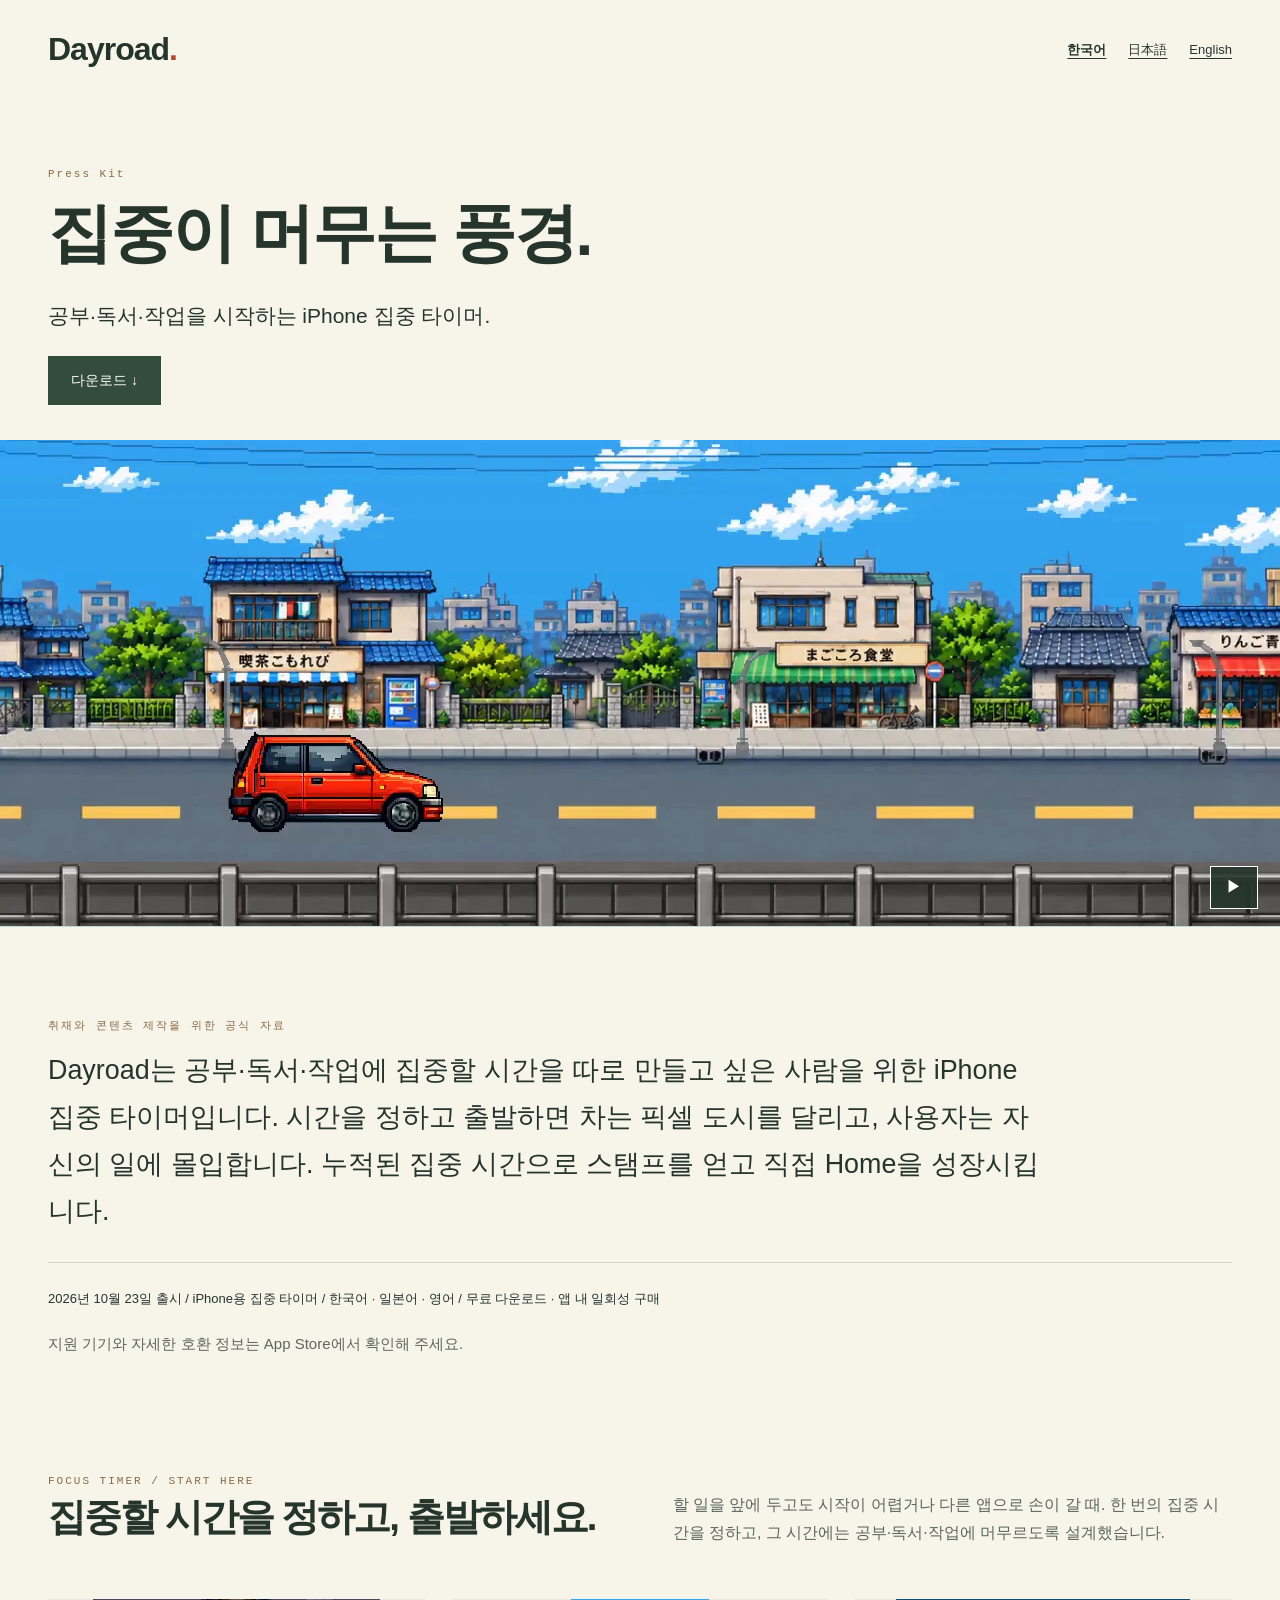
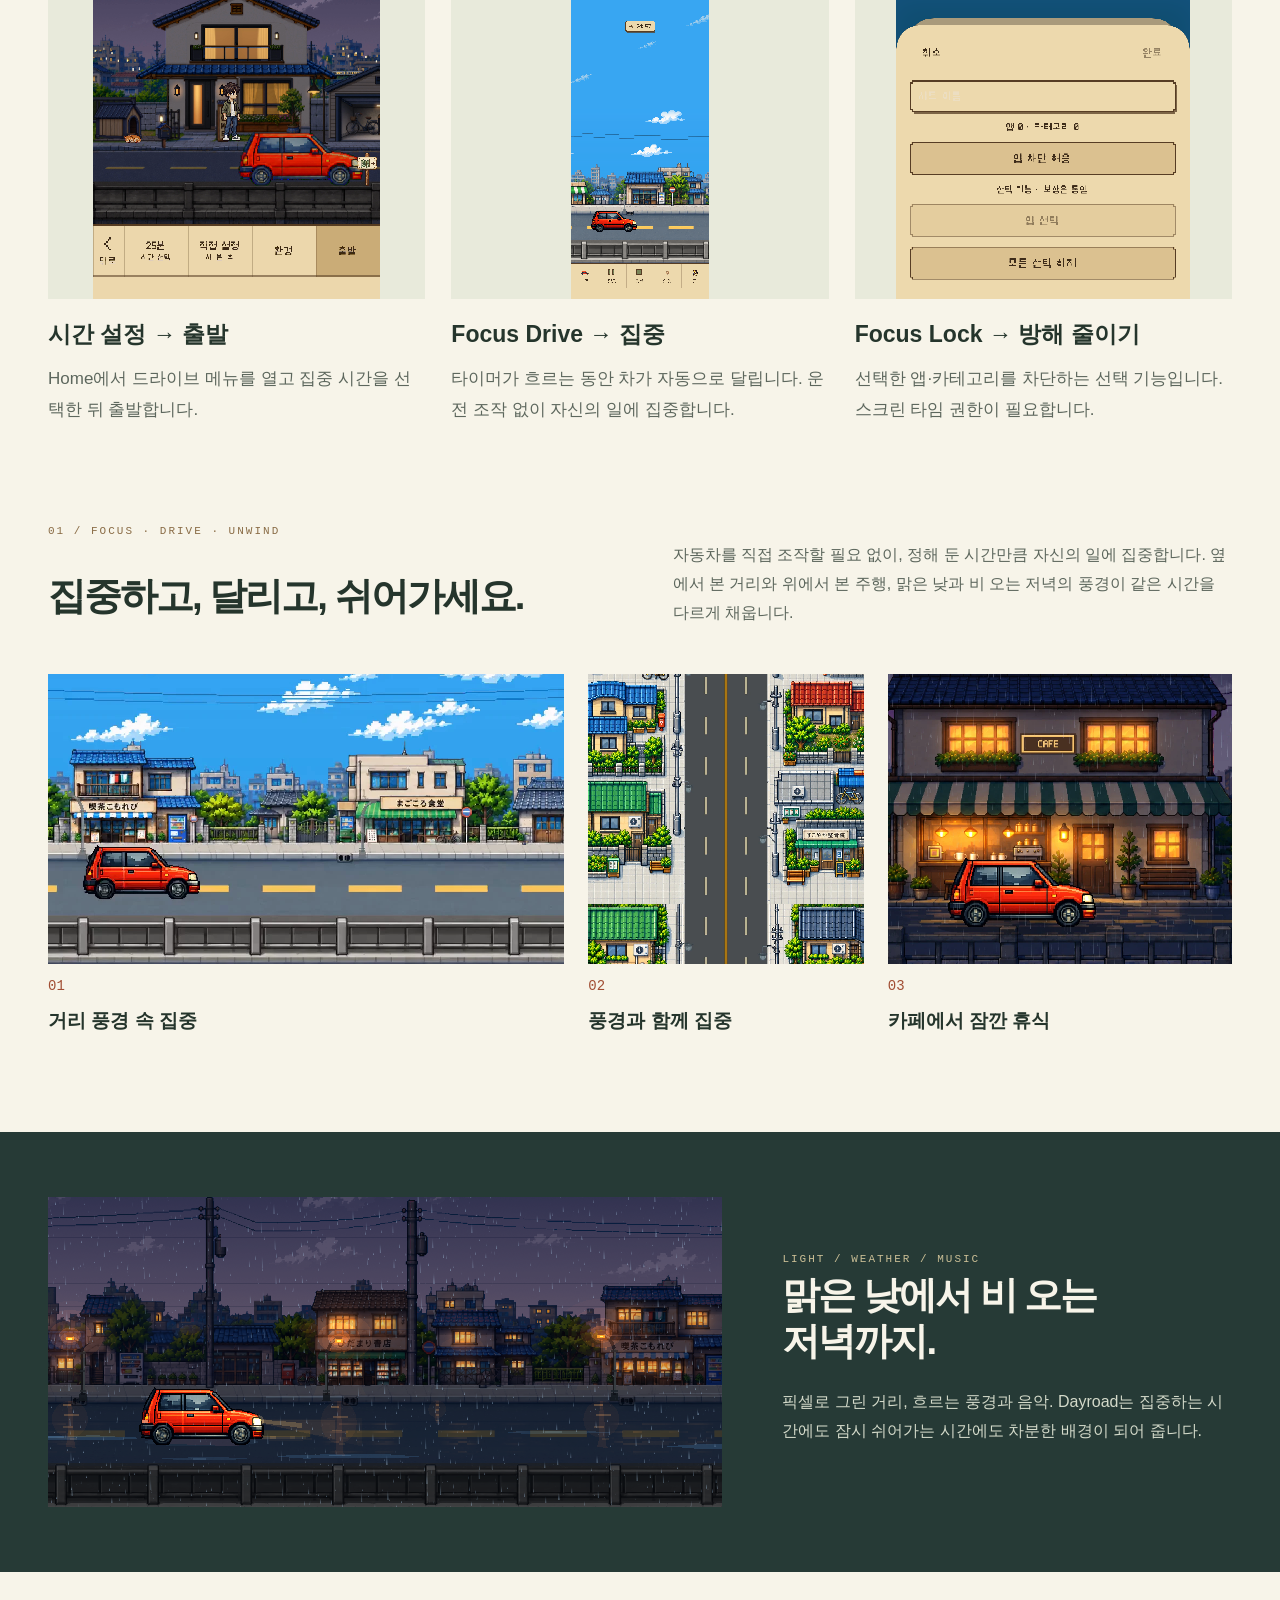
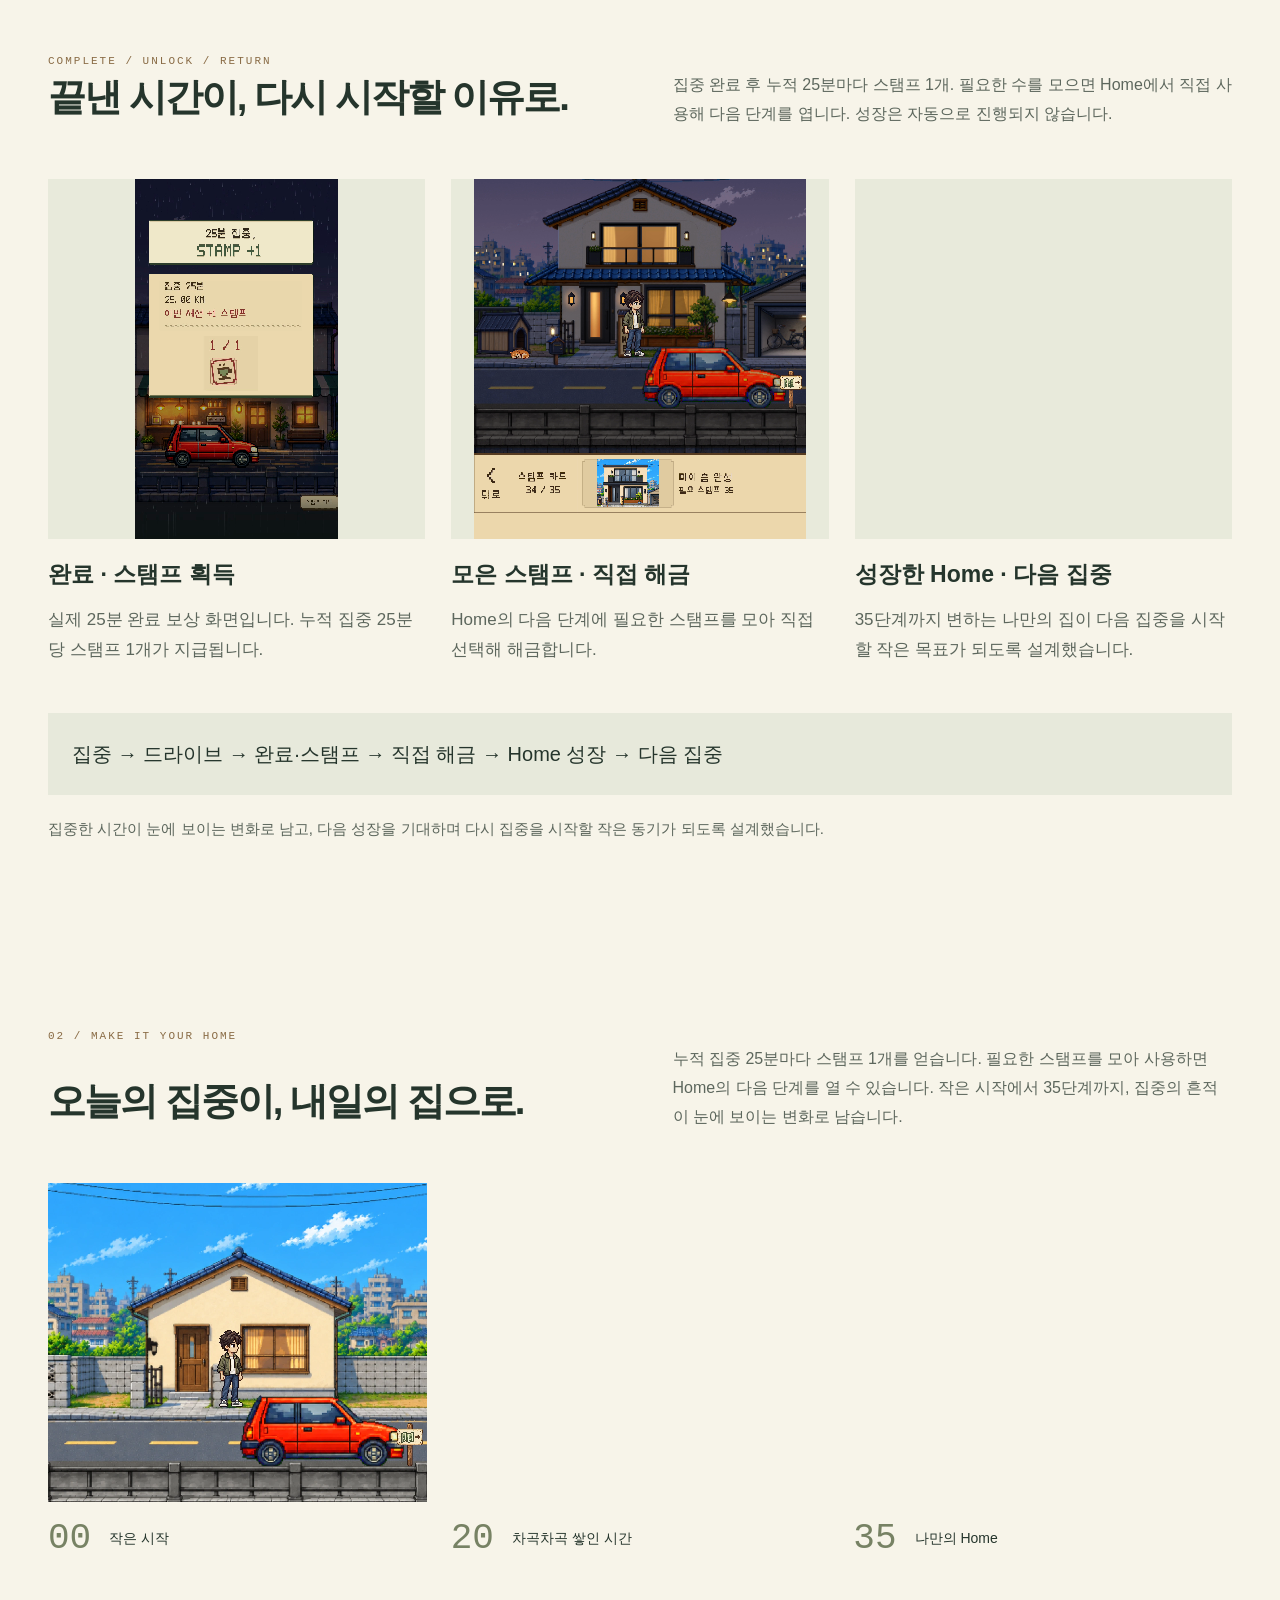
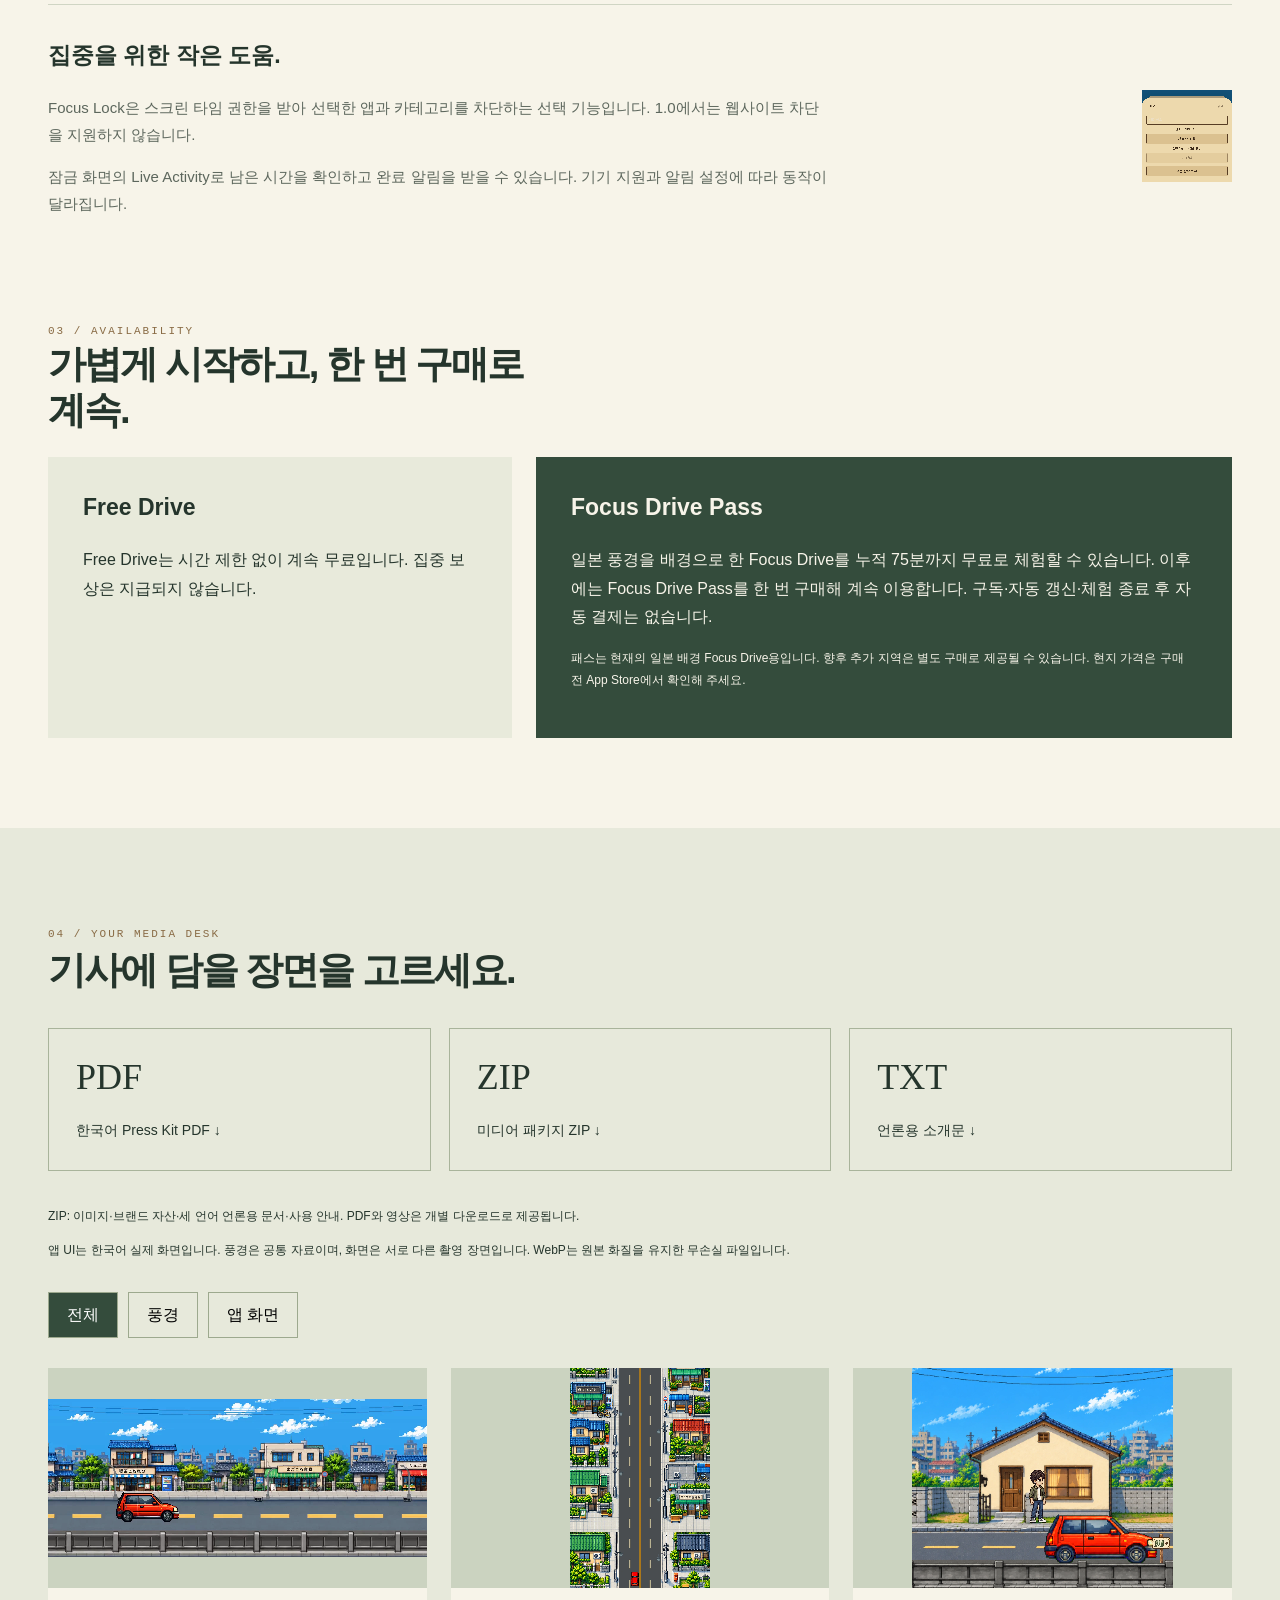
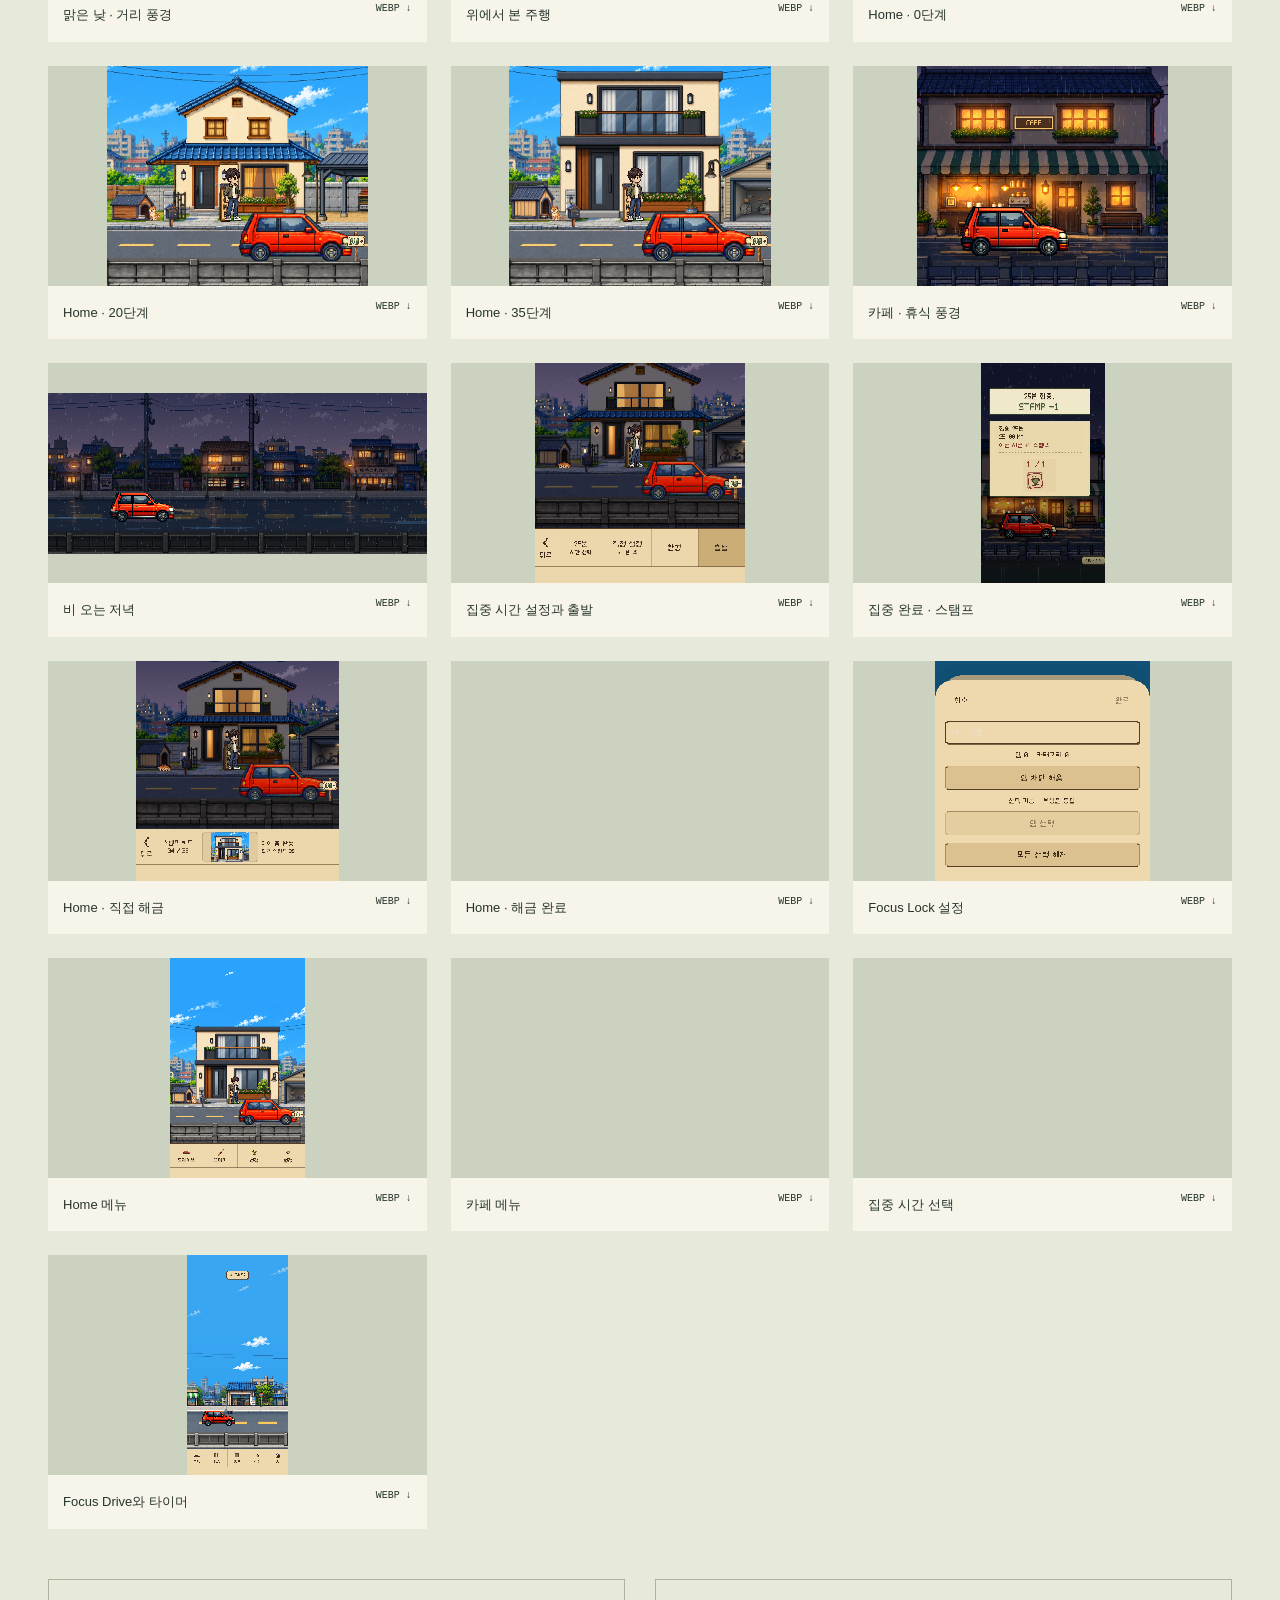
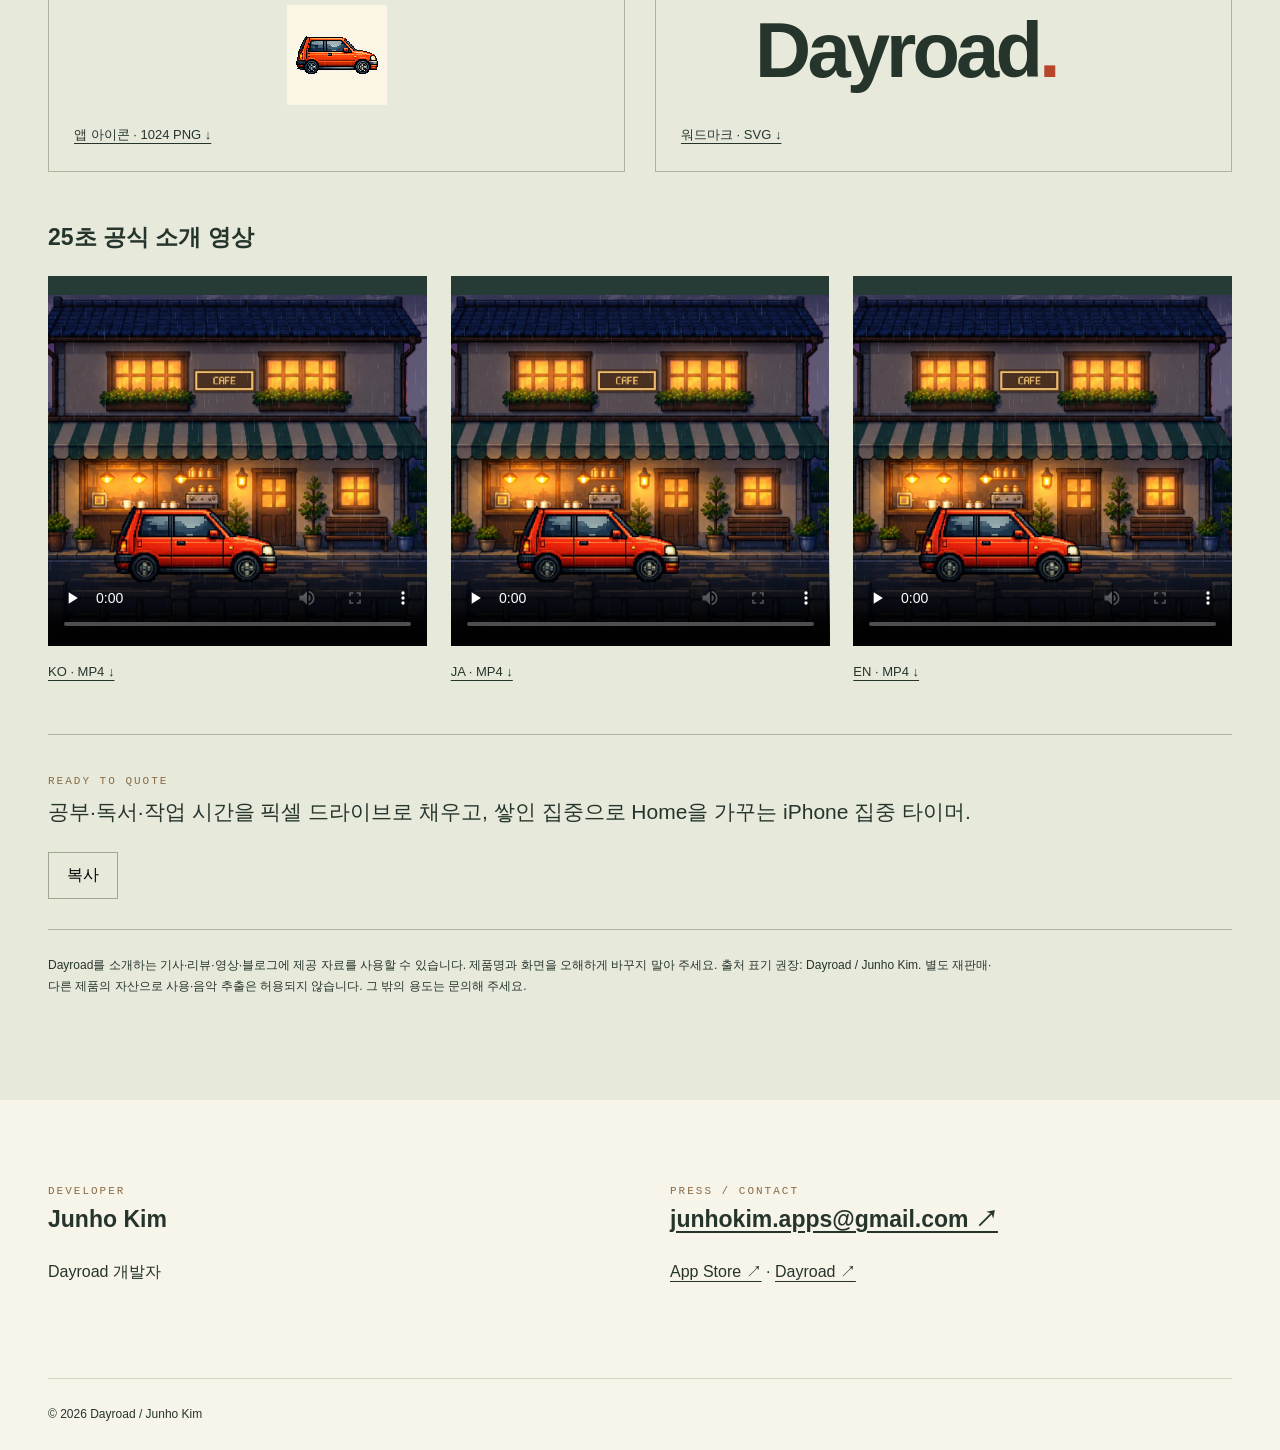
==== presskit/index.html @ 2ff0a409 "Publish localized Dayroad press kit V2" ====
<!doctype html><html lang="ko"><head><meta charset="utf-8"><meta name="viewport" content="width=device-width,initial-scale=1"><title>Dayroad — Press Kit</title><meta name="description" content="공부·독서·작업 시간을 픽셀 드라이브로 채우고, 쌓인 집중으로 Home을 가꾸는 iPhone 집중 타이머."><meta name="theme-color" content="#f7f4e9"><link rel="icon" href="media/brand/dayroad-icon-1024.png"><link rel="stylesheet" href="web.css"><script src="web.js" defer></script></head><body><a class="skip" href="#main">본문 바로가기</a><header><a class="brand" href="https://junhokimapps.github.io/dayroad-support/">Dayroad<span>.</span></a><nav aria-label="언어 선택"><a href="index.html" lang="ko" aria-current="page">한국어</a><a href="ja.html" lang="ja" >日本語</a><a href="en.html" lang="en" >English</a></nav></header><main id="main"><section class="hero"><div class="hero-copy"><p class="eyebrow">Press Kit</p><h1>집중이 머무는 풍경.</h1><p>공부·독서·작업을 시작하는 iPhone 집중 타이머.</p><a class="button" href="#downloads">다운로드 ↓</a></div><video autoplay muted loop playsinline poster="media/common/day.webp" preload="metadata" aria-label="Dayroad 픽셀 도시 주행 영상"><source src="videos/drive-day.mp4" type="video/mp4"></video><button id="motion" class="motion" data-play-label="주행 영상 재생" data-pause-label="주행 영상 일시 정지" aria-label="주행 영상 일시 정지" aria-pressed="true">Ⅱ</button></section><section class="intro wrap"><p class="eyebrow">취재와 콘텐츠 제작을 위한 공식 자료</p><p class="large">Dayroad는 공부·독서·작업에 집중할 시간을 따로 만들고 싶은 사람을 위한 iPhone 집중 타이머입니다. 시간을 정하고 출발하면 차는 픽셀 도시를 달리고, 사용자는 자신의 일에 몰입합니다. 누적된 집중 시간으로 스탬프를 얻고 직접 Home을 성장시킵니다.</p><div class="fact-line">2026년 10월 23일 출시 / iPhone용 집중 타이머 / 한국어 · 일본어 · 영어 / 무료 다운로드 · 앱 내 일회성 구매</div><p class="device-note">지원 기기와 자세한 호환 정보는 App Store에서 확인해 주세요.</p></section><section class="focus-web wrap"><div class="heading"><span class="eyebrow">FOCUS TIMER / START HERE</span><h2>집중할 시간을 정하고, 출발하세요.</h2><p>할 일을 앞에 두고도 시작이 어렵거나 다른 앱으로 손이 갈 때. 한 번의 집중 시간을 정하고, 그 시간에는 공부·독서·작업에 머무르도록 설계했습니다.</p></div><div class="functional-cards"><article><img class="" src="media/screenshots/ko/focus-start.webp" alt="Dayroad 실제 이미지: 집중 시간 설정과 출발" width="1320" height="1377" loading="lazy" decoding="async"><h3>시간 설정 → 출발</h3><p>Home에서 드라이브 메뉴를 열고 집중 시간을 선택한 뒤 출발합니다.</p></article><article><img class="" src="media/screenshots/ko/drive.webp" alt="Dayroad 실제 이미지: Focus Drive와 타이머" width="1320" height="2868" loading="lazy" decoding="async"><h3>Focus Drive → 집중</h3><p>타이머가 흐르는 동안 차가 자동으로 달립니다. 운전 조작 없이 자신의 일에 집중합니다.</p></article><article><img class="" src="media/screenshots/ko/focus-lock.webp" alt="Dayroad 실제 이미지: Focus Lock 설정" width="1320" height="1348" loading="lazy" decoding="async"><h3>Focus Lock → 방해 줄이기</h3><p>선택한 앱·카테고리를 차단하는 선택 기능입니다. 스크린 타임 권한이 필요합니다.</p></article></div></section><section class="experience wrap"><div class="heading"><span class="eyebrow">01 / FOCUS · DRIVE · UNWIND</span><h2>집중하고, 달리고, 쉬어가세요.</h2><p>자동차를 직접 조작할 필요 없이, 정해 둔 시간만큼 자신의 일에 집중합니다. 옆에서 본 거리와 위에서 본 주행, 맑은 낮과 비 오는 저녁의 풍경이 같은 시간을 다르게 채웁니다.</p></div><div class="steps"><article><img class="" src="media/common/day.webp" alt="Dayroad 실제 이미지: 맑은 낮 · 거리 풍경" width="1280" height="534" loading="lazy" decoding="async"><span>01</span><h3>거리 풍경 속 집중</h3></article><article><img class="" src="media/common/top.webp" alt="Dayroad 실제 이미지: 위에서 본 주행" width="959" height="1500" loading="lazy" decoding="async"><span>02</span><h3>풍경과 함께 집중</h3></article><article><img class="" src="media/common/cafe.webp" alt="Dayroad 실제 이미지: 카페 · 휴식 풍경" width="1000" height="878" loading="lazy" decoding="async"><span>03</span><h3>카페에서 잠깐 휴식</h3></article></div></section><section class="weather"><div class="wrap weather-inner"><div><img class="" src="media/common/rain.webp" alt="Dayroad 실제 이미지: 비 오는 저녁" width="2610" height="1109" loading="lazy" decoding="async"></div><article><span class="eyebrow">LIGHT / WEATHER / MUSIC</span><h2>맑은 낮에서 비 오는 저녁까지.</h2><p>픽셀로 그린 거리, 흐르는 풍경과 음악. Dayroad는 집중하는 시간에도 잠시 쉬어가는 시간에도 차분한 배경이 되어 줍니다.</p></article></div></section><section class="cycle-web wrap"><div class="heading"><span class="eyebrow">COMPLETE / UNLOCK / RETURN</span><h2>끝낸 시간이, 다시 시작할 이유로.</h2><p>집중 완료 후 누적 25분마다 스탬프 1개. 필요한 수를 모으면 Home에서 직접 사용해 다음 단계를 엽니다. 성장은 자동으로 진행되지 않습니다.</p></div><div class="functional-cards cycle-cards"><article><img class="" src="media/screenshots/ko/stamp-complete.webp" alt="Dayroad 실제 이미지: 집중 완료 · 스탬프" width="1080" height="1920" loading="lazy" decoding="async"><h3>완료 · 스탬프 획득</h3><p>실제 25분 완료 보상 화면입니다. 누적 집중 25분당 스탬프 1개가 지급됩니다.</p></article><article><img class="" src="media/screenshots/ko/manual-unlock.webp" alt="Dayroad 실제 이미지: Home · 직접 해금" width="1320" height="1434" loading="lazy" decoding="async"><h3>모은 스탬프 · 직접 해금</h3><p>Home의 다음 단계에 필요한 스탬프를 모아 직접 선택해 해금합니다.</p></article><article><img class="" src="media/screenshots/ko/unlock-complete.webp" alt="Dayroad 실제 이미지: Home · 해금 완료" width="1320" height="1434" loading="lazy" decoding="async"><h3>성장한 Home · 다음 집중</h3><p>35단계까지 변하는 나만의 집이 다음 집중을 시작할 작은 목표가 되도록 설계했습니다.</p></article></div><p class="loop-line">집중 → 드라이브 → 완료·스탬프 → 직접 해금 → Home 성장 → 다음 집중</p><p class="intent">집중한 시간이 눈에 보이는 변화로 남고, 다음 성장을 기대하며 다시 집중을 시작할 작은 동기가 되도록 설계했습니다.</p></section><section class="growth wrap"><div class="heading"><span class="eyebrow">02 / MAKE IT YOUR HOME</span><h2>오늘의 집중이, 내일의 집으로.</h2><p>누적 집중 25분마다 스탬프 1개를 얻습니다. 필요한 스탬프를 모아 사용하면 Home의 다음 단계를 열 수 있습니다. 작은 시작에서 35단계까지, 집중의 흔적이 눈에 보이는 변화로 남습니다.</p></div><div class="stages"><figure><img class="" src="media/common/home-00.webp" alt="Dayroad 실제 이미지: Home · 0단계" width="1320" height="1112" loading="lazy" decoding="async"><figcaption><b>00</b> 작은 시작</figcaption></figure><figure><img class="" src="media/common/home-20.webp" alt="Dayroad 실제 이미지: Home · 20단계" width="1320" height="1112" loading="lazy" decoding="async"><figcaption><b>20</b> 차곡차곡 쌓인 시간</figcaption></figure><figure><img class="" src="media/common/home-35.webp" alt="Dayroad 실제 이미지: Home · 35단계" width="1320" height="1112" loading="lazy" decoding="async"><figcaption><b>35</b> 나만의 Home</figcaption></figure></div><div class="lockbox"><div><h3>집중을 위한 작은 도움.</h3><p>Focus Lock은 스크린 타임 권한을 받아 선택한 앱과 카테고리를 차단하는 선택 기능입니다. 1.0에서는 웹사이트 차단을 지원하지 않습니다.</p><p>잠금 화면의 Live Activity로 남은 시간을 확인하고 완료 알림을 받을 수 있습니다. 기기 지원과 알림 설정에 따라 동작이 달라집니다.</p></div><img class="" src="media/screenshots/ko/focus-lock.webp" alt="Dayroad 실제 이미지: Focus Lock 설정" width="1320" height="1348" loading="lazy" decoding="async"></div></section><section class="availability wrap"><div class="heading"><span class="eyebrow">03 / AVAILABILITY</span><h2>가볍게 시작하고, 한 번 구매로 계속.</h2></div><div class="pricegrid"><article><h3>Free Drive</h3><p>Free Drive는 시간 제한 없이 계속 무료입니다. 집중 보상은 지급되지 않습니다.</p></article><article><h3>Focus Drive Pass</h3><p>일본 풍경을 배경으로 한 Focus Drive를 누적 75분까지 무료로 체험할 수 있습니다. 이후에는 Focus Drive Pass를 한 번 구매해 계속 이용합니다. 구독·자동 갱신·체험 종료 후 자동 결제는 없습니다.</p><p class="small">패스는 현재의 일본 배경 Focus Drive용입니다. 향후 추가 지역은 별도 구매로 제공될 수 있습니다. 현지 가격은 구매 전 App Store에서 확인해 주세요.</p></article></div></section><section class="downloads" id="downloads"><div class="wrap"><span class="eyebrow">04 / YOUR MEDIA DESK</span><h2>기사에 담을 장면을 고르세요.</h2><div class="download-grid"><a href="downloads/Dayroad-Press-Kit-KO.pdf" download><b>PDF</b>한국어 Press Kit PDF ↓</a><a href="downloads/Dayroad-Media-Package.zip" download><b>ZIP</b>미디어 패키지 ZIP ↓</a><a href="downloads/Dayroad-Press-Copy-KO.txt" download><b>TXT</b>언론용 소개문 ↓</a></div><p class="small">ZIP: 이미지·브랜드 자산·세 언어 언론용 문서·사용 안내. PDF와 영상은 개별 다운로드로 제공됩니다.</p><p class="small">앱 UI는 한국어 실제 화면입니다. 풍경은 공통 자료이며, 화면은 서로 다른 촬영 장면입니다. WebP는 원본 화질을 유지한 무손실 파일입니다.</p><div class="filters" role="group" aria-label="이미지 분류"><button data-filter="all" aria-pressed="true">전체</button><button data-filter="scenes" aria-pressed="false">풍경</button><button data-filter="screenshots" aria-pressed="false">앱 화면</button></div><div class="gallery"><a class="asset" data-kind="scenes" href="media/common/day.webp" download><img class="" src="media/common/day.webp" alt="Dayroad 실제 이미지: 맑은 낮 · 거리 풍경" width="1280" height="534" loading="lazy" decoding="async"><span>맑은 낮 · 거리 풍경<small>WEBP ↓</small></span></a><a class="asset" data-kind="scenes" href="media/common/top.webp" download><img class="" src="media/common/top.webp" alt="Dayroad 실제 이미지: 위에서 본 주행" width="959" height="1500" loading="lazy" decoding="async"><span>위에서 본 주행<small>WEBP ↓</small></span></a><a class="asset" data-kind="scenes" href="media/common/home-00.webp" download><img class="" src="media/common/home-00.webp" alt="Dayroad 실제 이미지: Home · 0단계" width="1320" height="1112" loading="lazy" decoding="async"><span>Home · 0단계<small>WEBP ↓</small></span></a><a class="asset" data-kind="scenes" href="media/common/home-20.webp" download><img class="" src="media/common/home-20.webp" alt="Dayroad 실제 이미지: Home · 20단계" width="1320" height="1112" loading="lazy" decoding="async"><span>Home · 20단계<small>WEBP ↓</small></span></a><a class="asset" data-kind="scenes" href="media/common/home-35.webp" download><img class="" src="media/common/home-35.webp" alt="Dayroad 실제 이미지: Home · 35단계" width="1320" height="1112" loading="lazy" decoding="async"><span>Home · 35단계<small>WEBP ↓</small></span></a><a class="asset" data-kind="scenes" href="media/common/cafe.webp" download><img class="" src="media/common/cafe.webp" alt="Dayroad 실제 이미지: 카페 · 휴식 풍경" width="1000" height="878" loading="lazy" decoding="async"><span>카페 · 휴식 풍경<small>WEBP ↓</small></span></a><a class="asset" data-kind="scenes" href="media/common/rain.webp" download><img class="" src="media/common/rain.webp" alt="Dayroad 실제 이미지: 비 오는 저녁" width="2610" height="1109" loading="lazy" decoding="async"><span>비 오는 저녁<small>WEBP ↓</small></span></a><a class="asset" data-kind="screenshots" href="media/screenshots/ko/focus-start.webp" download><img class="" src="media/screenshots/ko/focus-start.webp" alt="Dayroad 실제 이미지: 집중 시간 설정과 출발" width="1320" height="1377" loading="lazy" decoding="async"><span>집중 시간 설정과 출발<small>WEBP ↓</small></span></a><a class="asset" data-kind="screenshots" href="media/screenshots/ko/stamp-complete.webp" download><img class="" src="media/screenshots/ko/stamp-complete.webp" alt="Dayroad 실제 이미지: 집중 완료 · 스탬프" width="1080" height="1920" loading="lazy" decoding="async"><span>집중 완료 · 스탬프<small>WEBP ↓</small></span></a><a class="asset" data-kind="screenshots" href="media/screenshots/ko/manual-unlock.webp" download><img class="" src="media/screenshots/ko/manual-unlock.webp" alt="Dayroad 실제 이미지: Home · 직접 해금" width="1320" height="1434" loading="lazy" decoding="async"><span>Home · 직접 해금<small>WEBP ↓</small></span></a><a class="asset" data-kind="screenshots" href="media/screenshots/ko/unlock-complete.webp" download><img class="" src="media/screenshots/ko/unlock-complete.webp" alt="Dayroad 실제 이미지: Home · 해금 완료" width="1320" height="1434" loading="lazy" decoding="async"><span>Home · 해금 완료<small>WEBP ↓</small></span></a><a class="asset" data-kind="screenshots" href="media/screenshots/ko/focus-lock.webp" download><img class="" src="media/screenshots/ko/focus-lock.webp" alt="Dayroad 실제 이미지: Focus Lock 설정" width="1320" height="1348" loading="lazy" decoding="async"><span>Focus Lock 설정<small>WEBP ↓</small></span></a><a class="asset" data-kind="screenshots" href="media/screenshots/ko/home-menu.webp" download><img class="" src="media/screenshots/ko/home-menu.webp" alt="Dayroad 실제 이미지: Home 메뉴" width="1320" height="2151" loading="lazy" decoding="async"><span>Home 메뉴<small>WEBP ↓</small></span></a><a class="asset" data-kind="screenshots" href="media/screenshots/ko/cafe-menu.webp" download><img class="" src="media/screenshots/ko/cafe-menu.webp" alt="Dayroad 실제 이미지: 카페 메뉴" width="1320" height="2466" loading="lazy" decoding="async"><span>카페 메뉴<small>WEBP ↓</small></span></a><a class="asset" data-kind="screenshots" href="media/screenshots/ko/time-presets.webp" download><img class="" src="media/screenshots/ko/time-presets.webp" alt="Dayroad 실제 이미지: 집중 시간 선택" width="1320" height="1434" loading="lazy" decoding="async"><span>집중 시간 선택<small>WEBP ↓</small></span></a><a class="asset" data-kind="screenshots" href="media/screenshots/ko/drive.webp" download><img class="" src="media/screenshots/ko/drive.webp" alt="Dayroad 실제 이미지: Focus Drive와 타이머" width="1320" height="2868" loading="lazy" decoding="async"><span>Focus Drive와 타이머<small>WEBP ↓</small></span></a></div><div class="brand-assets"><a href="media/brand/dayroad-icon-1024.png" download><img class="" src="media/brand/dayroad-icon-1024.png" alt="Dayroad 실제 이미지: 앱 아이콘" width="1024" height="1024" loading="lazy" decoding="async">앱 아이콘 · 1024 PNG ↓</a><a href="media/brand/dayroad-wordmark.svg" download><img class="" src="media/brand/dayroad-wordmark.svg" alt="Dayroad 실제 이미지: 워드마크" width="720" height="180" loading="lazy" decoding="async">워드마크 · SVG ↓</a></div><h3>25초 공식 소개 영상</h3><div class="videos"><article><video controls playsinline preload="none" poster="media/common/cafe.webp" aria-label="한국어 Dayroad 소개 영상"><source src="videos/Dayroad-Preview-KO.mp4" type="video/mp4"></video><a href="videos/Dayroad-Preview-KO.mp4" download>KO · MP4 ↓</a></article><article><video controls playsinline preload="none" poster="media/common/cafe.webp" aria-label="일본어 Dayroad 소개 영상"><source src="videos/Dayroad-Preview-JA.mp4" type="video/mp4"></video><a href="videos/Dayroad-Preview-JA.mp4" download>JA · MP4 ↓</a></article><article><video controls playsinline preload="none" poster="media/common/cafe.webp" aria-label="영어 Dayroad 소개 영상"><source src="videos/Dayroad-Preview-EN.mp4" type="video/mp4"></video><a href="videos/Dayroad-Preview-EN.mp4" download>EN · MP4 ↓</a></article></div><div class="copybox"><span class="eyebrow">READY TO QUOTE</span><p id="press-copy">공부·독서·작업 시간을 픽셀 드라이브로 채우고, 쌓인 집중으로 Home을 가꾸는 iPhone 집중 타이머.</p><button id="copy" data-done="복사됨">복사</button></div><p class="usage">Dayroad를 소개하는 기사·리뷰·영상·블로그에 제공 자료를 사용할 수 있습니다. 제품명과 화면을 오해하게 바꾸지 말아 주세요. 출처 표기 권장: Dayroad / Junho Kim. 별도 재판매·다른 제품의 자산으로 사용·음악 추출은 허용되지 않습니다. 그 밖의 용도는 문의해 주세요.</p></div></section><section class="contact wrap"><div><span class="eyebrow">DEVELOPER</span><h3>Junho Kim</h3><p>Dayroad 개발자</p></div><div><span class="eyebrow">PRESS / CONTACT</span><h3><a href="mailto:junhokim.apps@gmail.com">junhokim.apps@gmail.com ↗</a></h3><a href="https://apps.apple.com/app/id6821862731">App Store ↗</a> · <a href="https://junhokimapps.github.io/dayroad-support/">Dayroad ↗</a></div></section></main><footer class="wrap">© 2026 Dayroad / Junho Kim</footer></body></html>
---- presskit/web.css ----
:root{--paper:#f7f4e9;--ink:#25352c;--line:#d0d5c4;--green:#344c3c}*{box-sizing:border-box}html{scroll-behavior:smooth;scroll-padding-top:20px}body{margin:0;background:var(--paper);color:var(--ink);font:16px/1.8 -apple-system,BlinkMacSystemFont,'Hiragino Kaku Gothic ProN','Apple SD Gothic Neo',sans-serif}a{color:inherit;text-underline-offset:4px}button{font:inherit;cursor:pointer}a:focus-visible,button:focus-visible{outline:3px solid #bd5c3d;outline-offset:4px}img,video{display:block;max-width:100%}img{image-rendering:pixelated}h1,h2,h3,p{margin-top:0}h1,h2{letter-spacing:-2px;line-height:1.2}h1{font-size:clamp(42px,5vw,78px);margin-bottom:26px}h2{font-size:clamp(30px,3vw,47px);margin-bottom:24px}h3{font-size:23px;line-height:1.35}figure{margin:0}.wrap{width:min(1240px,calc(100% - 96px));margin:auto}header{height:100px;padding:0 48px;display:flex;align-items:center;justify-content:space-between}.brand{font-size:32px;font-weight:750;text-decoration:none;letter-spacing:-1px}.brand span{color:#b7462c}nav{display:flex;gap:22px;font-size:13px}nav [aria-current]{font-weight:bold}.skip{position:absolute;top:-100px}.skip:focus{top:10px;z-index:4;background:white}.eyebrow{font:11px/1.7 monospace;letter-spacing:2px;color:#896b45}.hero{position:relative;background:#bcd9da}.hero-copy{padding:65px 48px 35px;background:var(--paper)}.hero-copy h1{max-width:1000px}.hero-copy p:not(.eyebrow){font-size:21px}.hero video{width:100%;height:clamp(280px,38vw,550px);object-fit:cover;image-rendering:pixelated}.button{display:inline-block;padding:12px 23px;background:var(--green);color:white;text-decoration:none;font-size:14px}.motion{position:absolute;bottom:18px;right:22px;padding:6px 15px;background:#25352ce8;color:white;border:1px solid white}.intro{padding:90px 0}.large{font-size:clamp(21px,2.1vw,31px);line-height:1.75;max-width:1000px}.fact-line{padding-top:24px;border-top:1px solid var(--line);font-size:13px}.heading{display:grid;grid-template-columns:1fr 1fr;column-gap:65px;align-items:end}.heading .eyebrow{grid-column:1/-1}.heading p:last-child{color:#5d675d}.steps{display:grid;grid-template-columns:1.5fr .8fr 1fr;gap:24px;margin:30px 0 80px}.steps img{width:100%;height:290px;object-fit:cover;object-position:center 65%}.steps span{display:block;color:#a14d32;font:14px monospace;margin:14px 0}.steps h3{font-size:19px}.weather{background:#263a36;color:var(--paper);padding:65px 0}.weather-inner{display:grid;grid-template-columns:1.5fr 1fr;gap:60px;align-items:center}.weather img{height:310px;object-fit:cover}.weather .eyebrow{color:#cbbf96}.weather p{color:#d4daca}.growth{padding:90px 0}.stages{display:grid;grid-template-columns:repeat(3,1fr);gap:24px;margin-top:35px}.stages img{width:100%}.stages figcaption{margin-top:16px;display:flex;gap:18px;align-items:center;font-size:14px}.stages b{font:36px monospace;color:#778264}.lockbox{display:flex;justify-content:space-between;gap:50px;border-top:1px solid var(--line);margin-top:45px;padding-top:35px}.lockbox>div{max-width:780px}.lockbox img{width:90px;object-fit:contain}.lockbox p{font-size:15px;color:#5d675d}.availability{padding-bottom:90px}.pricegrid{display:grid;grid-template-columns:1fr 1.5fr;gap:24px}.pricegrid article{padding:35px;background:#e8eadb}.pricegrid article+article{background:var(--green);color:var(--paper)}.small{font-size:12px}.downloads{background:#e7e9db;padding:90px 0}.download-grid{display:grid;grid-template-columns:repeat(3,1fr);gap:18px;margin:35px 0}.download-grid a{display:flex;flex-direction:column;padding:27px;border:1px solid #a9b49b;text-decoration:none;font-size:14px;gap:20px}.download-grid b{font:36px Georgia,serif}.download-grid a:hover{background:#d8deca}.filters{display:flex;gap:10px;margin:30px 0}.filters button,.copybox button{border:1px solid #9da98e;background:transparent;padding:8px 18px}.filters [aria-pressed=true]{background:var(--green);color:white}.gallery{display:grid;grid-template-columns:repeat(3,1fr);gap:24px}.asset{background:var(--paper);text-decoration:none;display:block}.asset img{height:220px;width:100%;object-fit:contain;background:#cbd3c0}.asset span{display:flex;justify-content:space-between;padding:15px;font-size:13px}.asset small{font:10px monospace}.asset[hidden]{display:none}.brand-assets{display:flex;gap:30px;margin:50px 0}.brand-assets a{display:block;border:1px solid #a9b49b;padding:25px;font-size:13px;flex:1}.brand-assets img{height:100px;object-fit:contain;margin-bottom:18px}.videos{display:grid;grid-template-columns:repeat(3,1fr);gap:24px}.videos video{width:100%;height:370px;background:#263a36;object-fit:contain}.videos a{display:block;font-size:13px;margin-top:14px}.copybox{border-block:1px solid #a9b49b;padding:30px 0;margin-top:50px}.copybox p{font-size:21px}.usage{font-size:12px;margin-top:25px;max-width:950px}.contact{display:grid;grid-template-columns:1fr 1fr;gap:60px;padding:75px 0}.contact p{max-width:460px}.contact h3 a{font-size:clamp(16px,2vw,23px);overflow-wrap:anywhere}footer{border-top:1px solid var(--line);padding:25px 0;font-size:12px}html[lang=ko] h1,html[lang=ko] h2{word-break:keep-all}@media(max-width:700px){header{padding:0 20px;height:80px}.brand{font-size:27px}nav{gap:12px;font-size:11px}.wrap{width:calc(100% - 40px)}.hero-copy{padding:40px 20px 30px}.hero-copy p:not(.eyebrow){font-size:17px}h1{font-size:42px;letter-spacing:-1.8px}h2{font-size:32px;letter-spacing:-1.3px}.intro{padding:50px 0}.heading{display:block}.steps{grid-template-columns:1fr;gap:30px;margin-bottom:50px}.steps img{height:270px}.steps h3{margin-bottom:0}.weather{padding:40px 0}.weather-inner{grid-template-columns:1fr;gap:30px}.weather img{height:220px;width:100%}.growth{padding:50px 0}.stages{grid-template-columns:1fr;gap:30px}.stages img{max-height:320px;object-fit:contain;background:#cbd3c0}.lockbox{gap:20px}.lockbox img{width:65px}.pricegrid,.download-grid,.gallery,.contact{grid-template-columns:1fr}.availability{padding-bottom:50px}.pricegrid article{padding:25px}.downloads{padding:50px 0}.download-grid{gap:12px}.download-grid a{flex-direction:row;align-items:center;gap:24px;padding:20px}.gallery{grid-template-columns:1fr 1fr;gap:12px}.asset img{height:190px}.asset span{display:block;font-size:11px;padding:10px}.asset small{display:block;margin-top:5px}.brand-assets{gap:12px}.brand-assets a{padding:15px}.brand-assets img{height:70px}.videos{grid-template-columns:1fr;gap:30px}.videos video{height:420px}.contact{padding:50px 0;gap:20px}.fact-line{font-size:11px;line-height:2}.eyebrow{font-size:10px;letter-spacing:1px}}@media(prefers-reduced-motion:reduce){html{scroll-behavior:auto}}
.focus-web,.cycle-web{padding:25px 0 80px}.cycle-web{padding-top:80px}.functional-cards{display:grid;grid-template-columns:repeat(3,1fr);gap:26px;margin-top:35px}.functional-cards img{width:100%;height:300px;object-fit:contain;background:#e8eadb}.functional-cards h3{margin:20px 0 14px;font-size:23px}.functional-cards p{font-size:17px;line-height:1.8;color:#5d675d}.functional-cards article:first-child img{object-fit:cover}.cycle-cards img{height:360px}.cycle-cards article:first-child img{object-fit:contain}.loop-line{font-size:20px;padding:24px;background:#e7e9db;line-height:1.7;margin-top:30px}.intent,.device-note{font-size:15px;color:#5d675d;line-height:1.8}.device-note{margin:20px 0 0;max-width:800px}@media(max-width:700px){.functional-cards{grid-template-columns:1fr;gap:30px}.functional-cards img,.cycle-cards img{height:300px}.functional-cards article:first-child img{object-fit:contain}.functional-cards h3{font-size:22px;margin-top:16px}.functional-cards p{font-size:16px}.focus-web{padding-bottom:50px}.cycle-web{padding:50px 0 10px}.loop-line{font-size:17px;padding:20px}}
/* Intrinsic dimensions reserve space before lazy images load. */
img{height:auto}
html[lang=en] h1,html[lang=en] h2,html[lang=en] h3{letter-spacing:0;word-spacing:.085em}
.focus-web .functional-cards article:nth-child(2) img{object-fit:contain}
.weather img{object-position:center bottom}
.focus-web .functional-cards article:first-child img{object-fit:contain;object-position:center}
/* Keep the car visible when wide scenery is cropped for narrow screens. */
@media(max-width:700px){.hero video,.steps article:first-child img{object-position:left center}.weather img{object-position:left bottom}}
html[lang=ja] .downloads h2{text-wrap:balance;line-break:strict}
.phrase{display:inline-block}
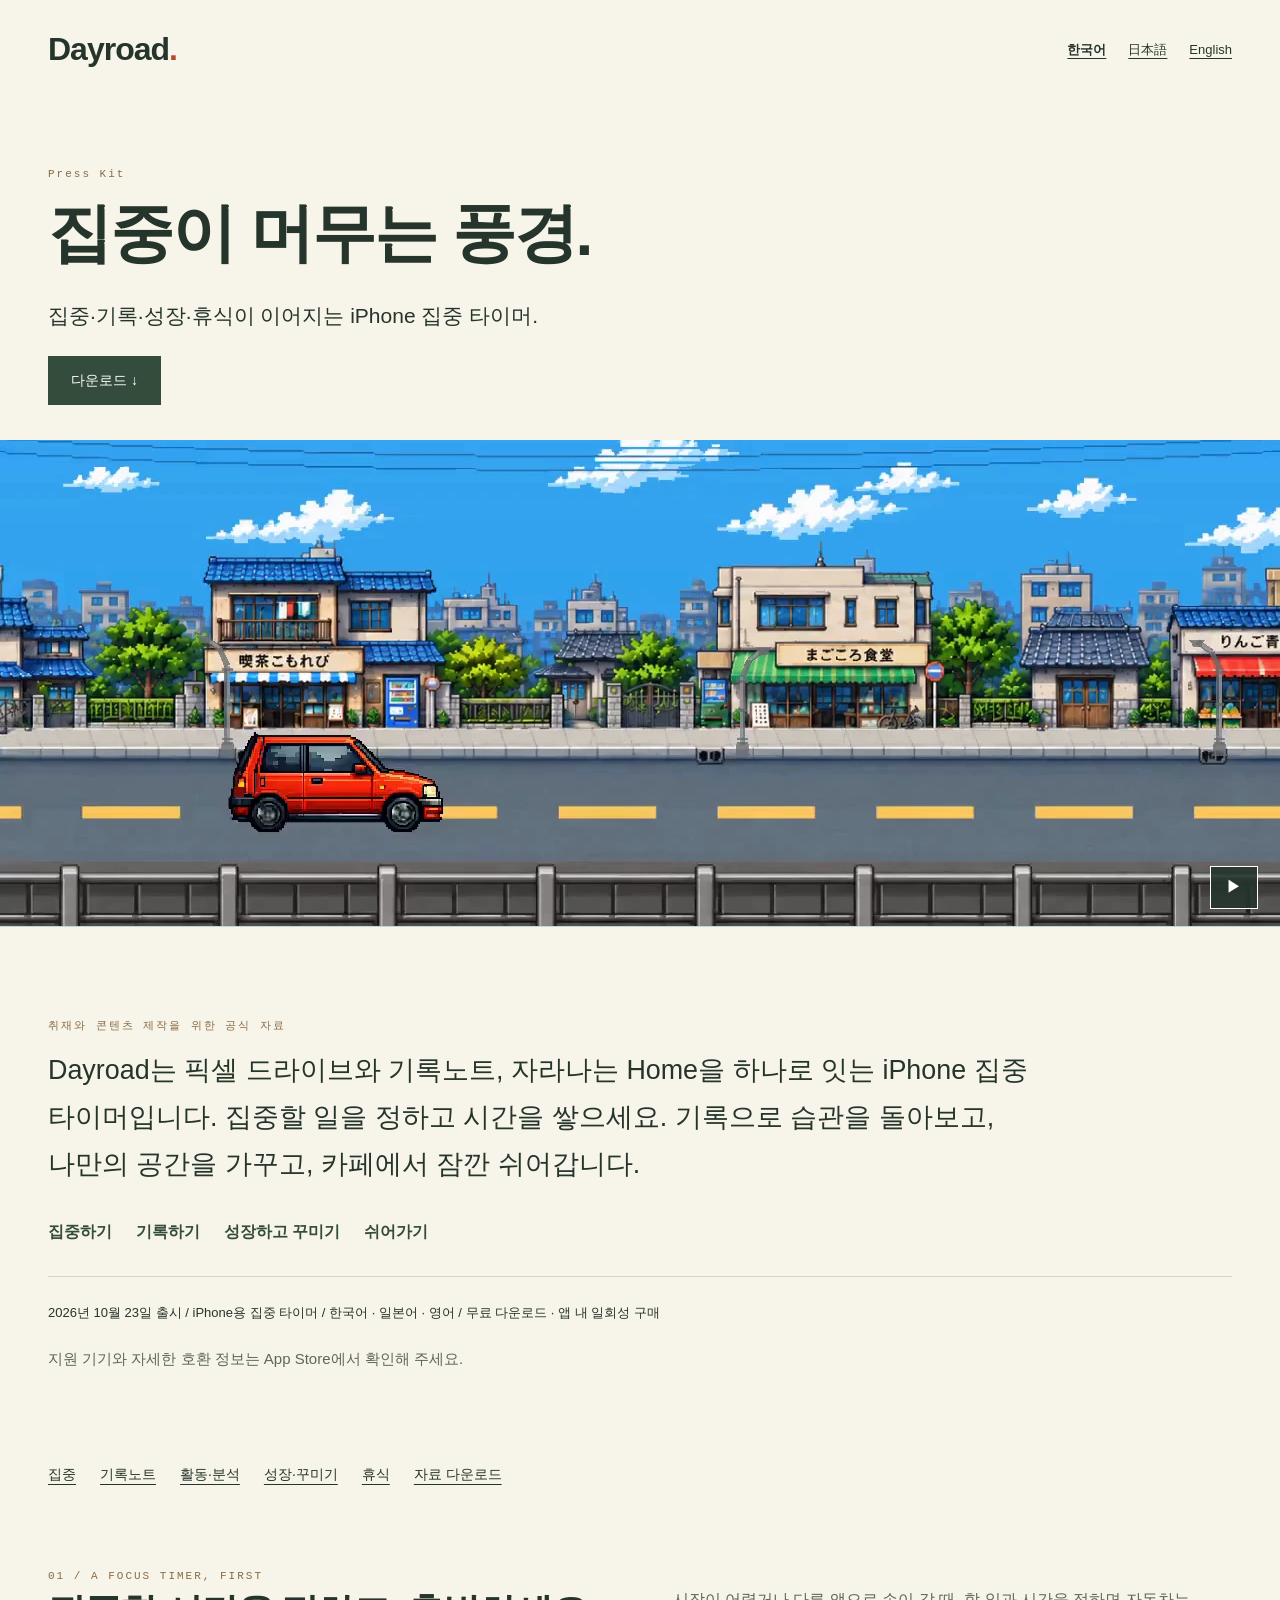
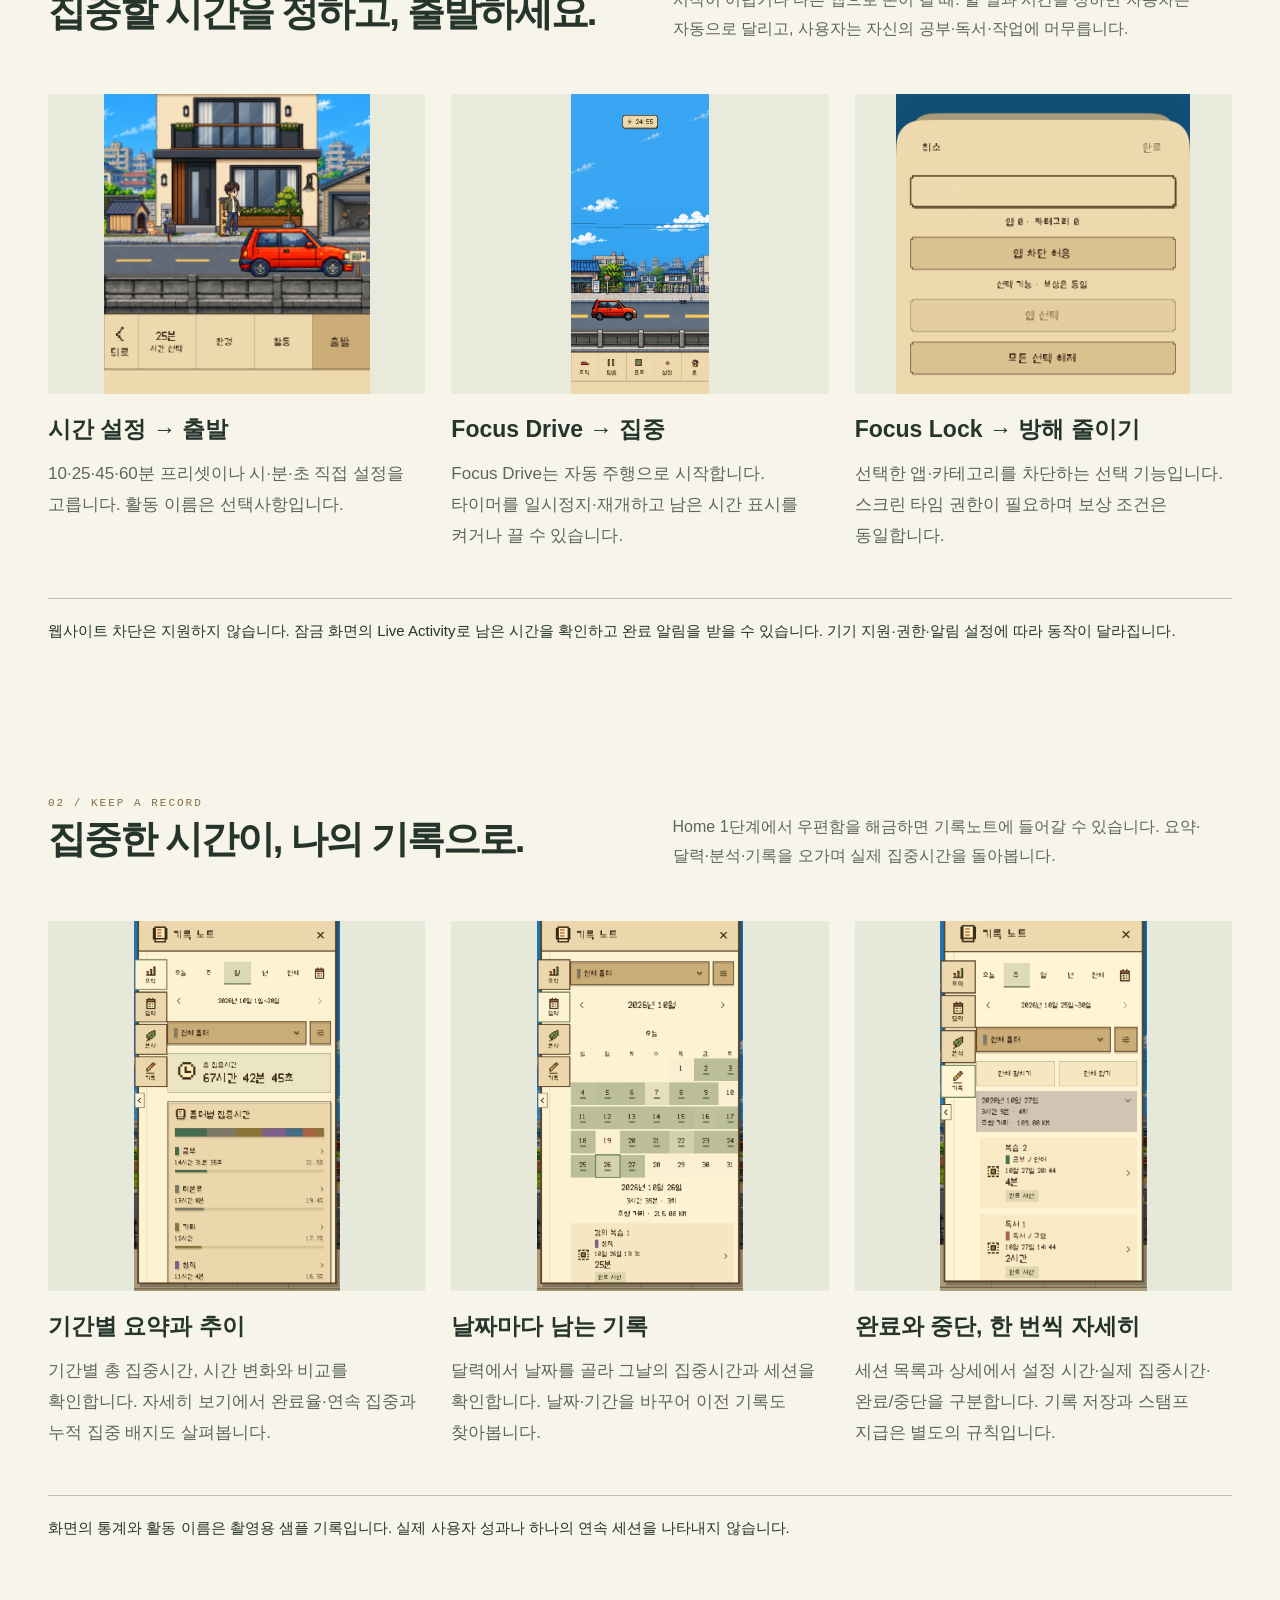
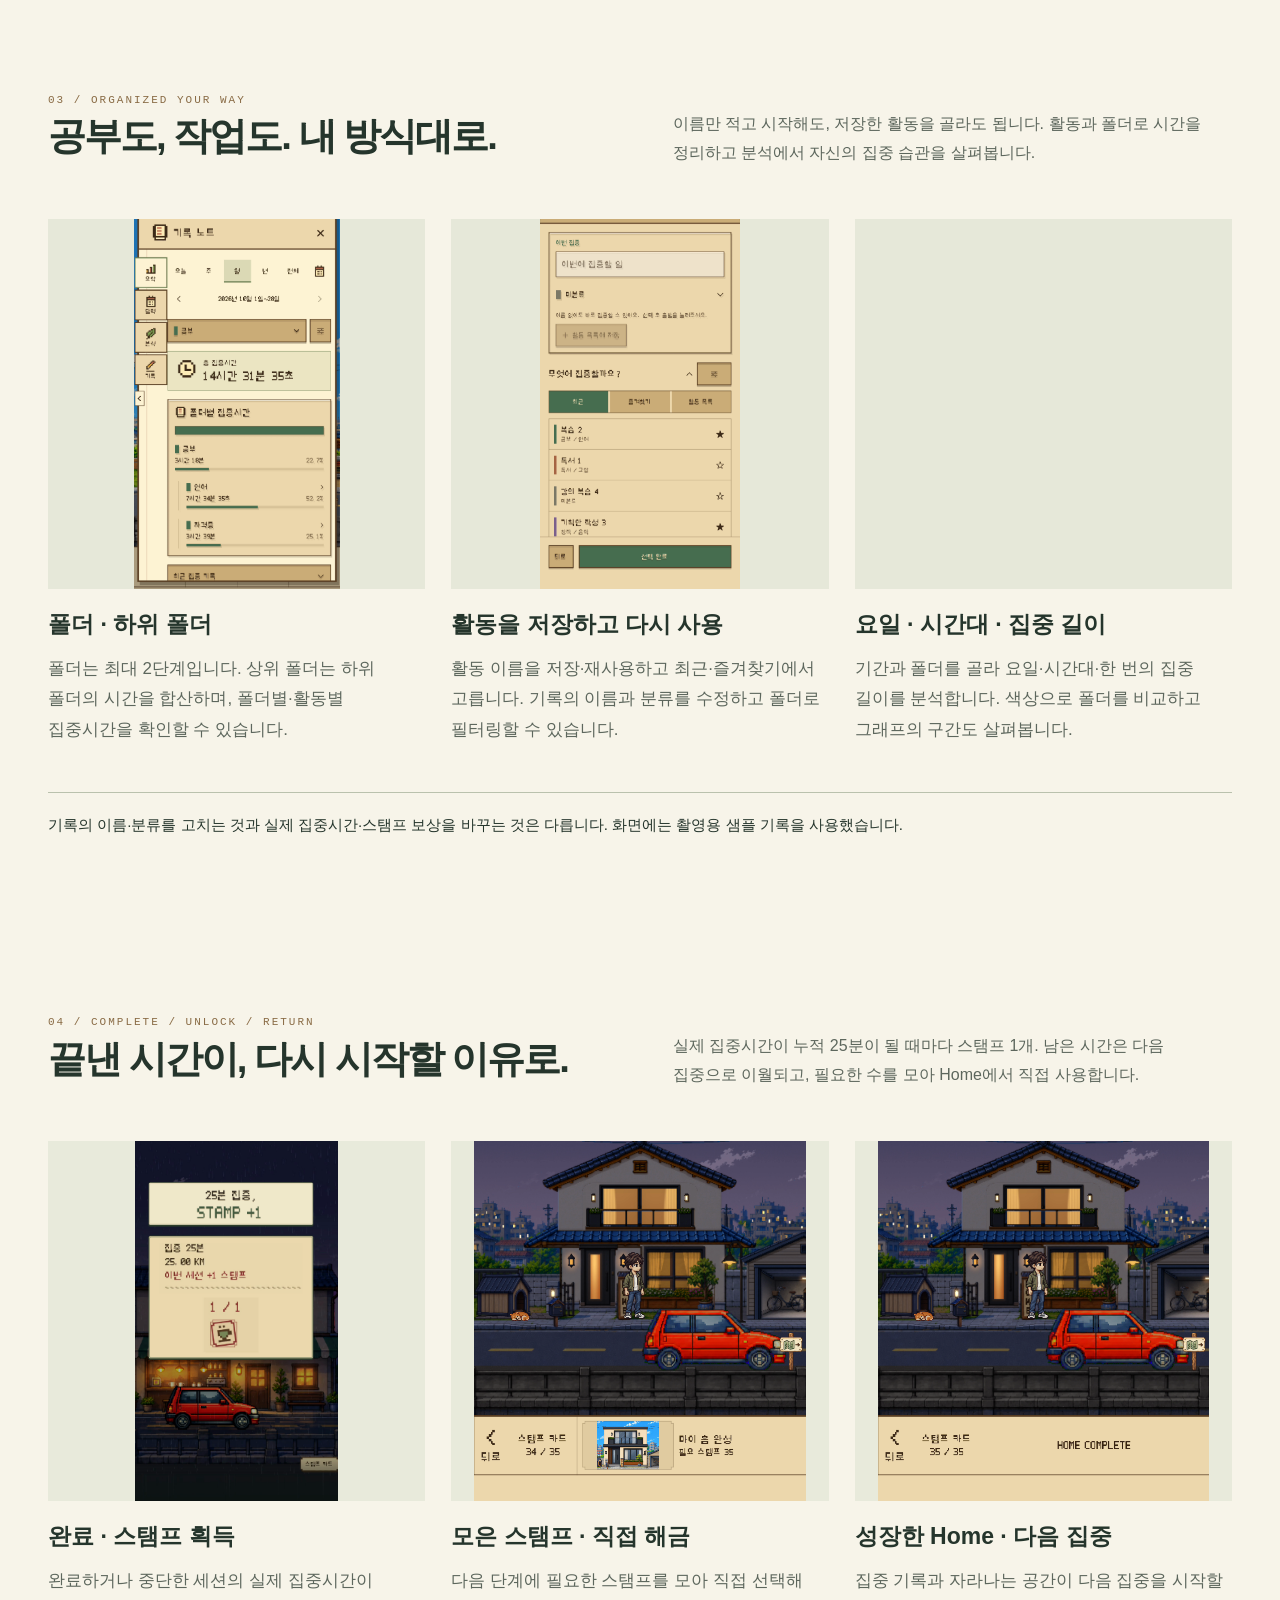
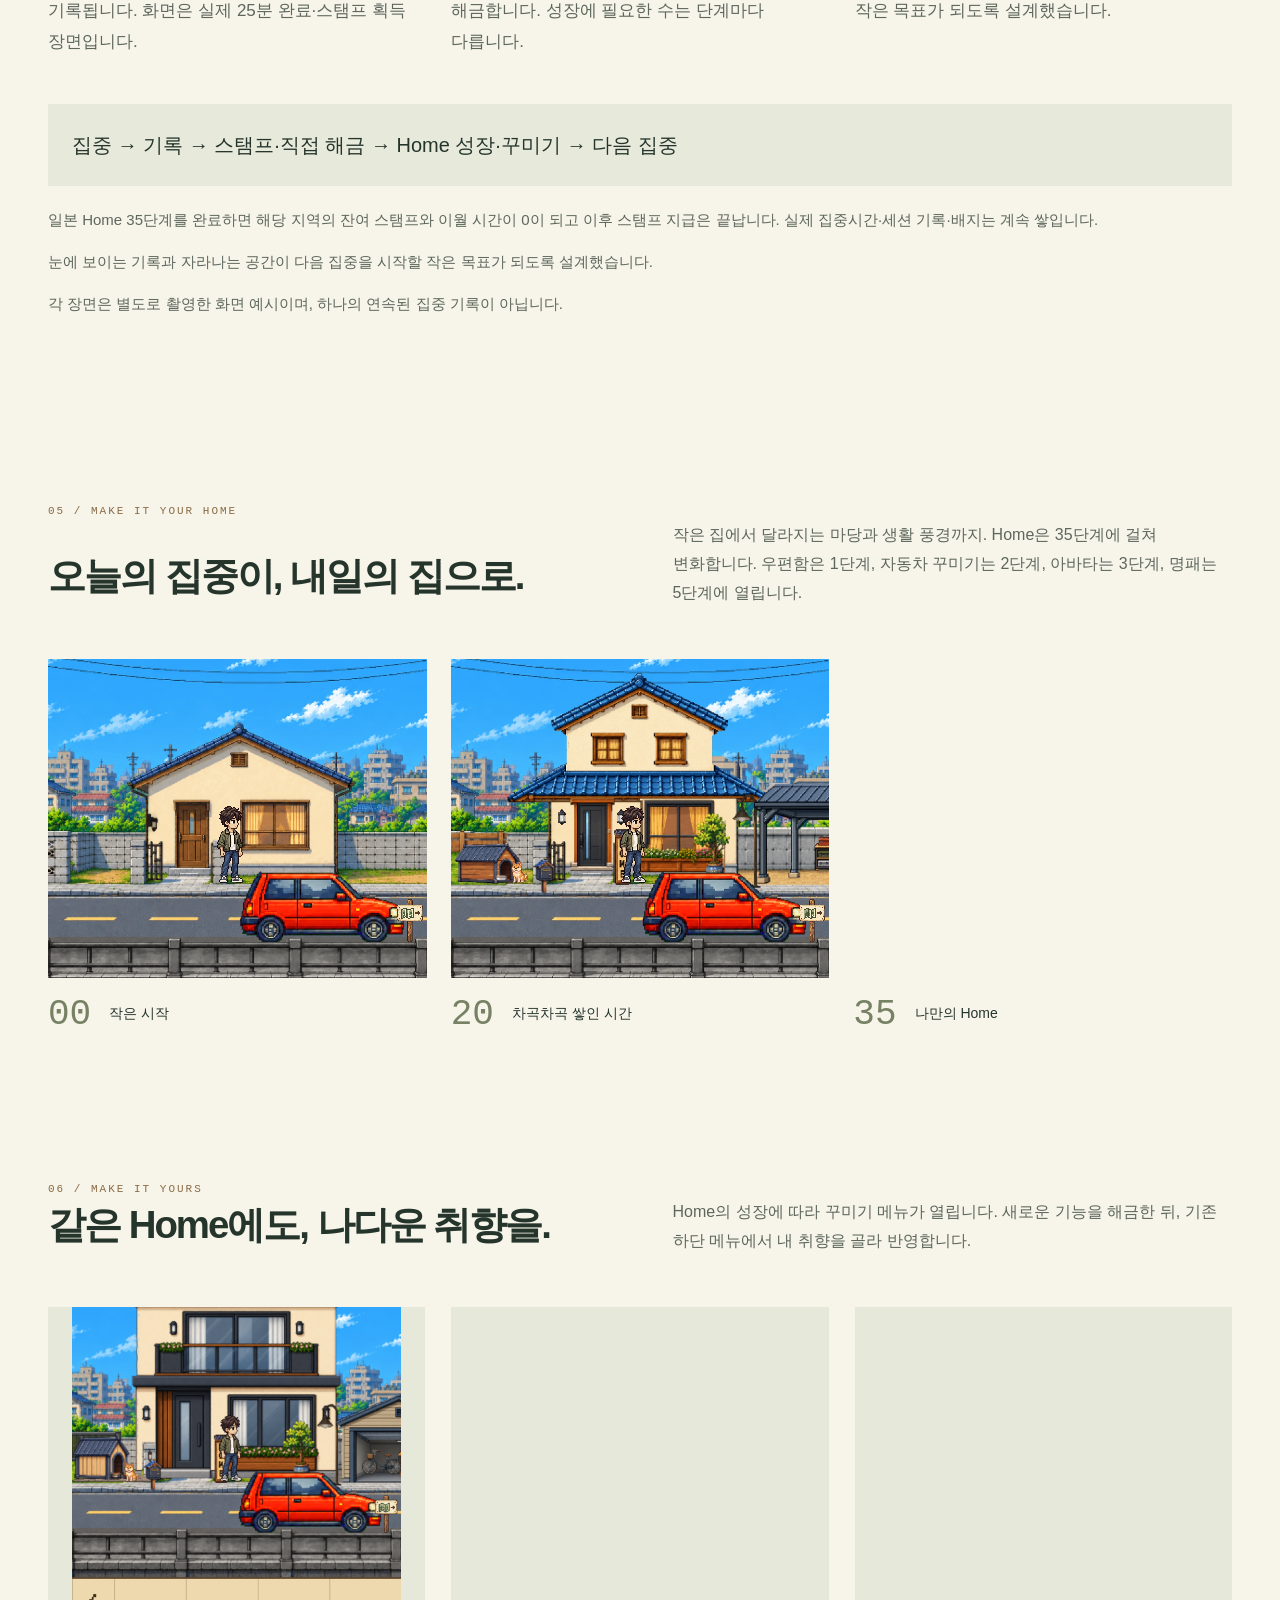
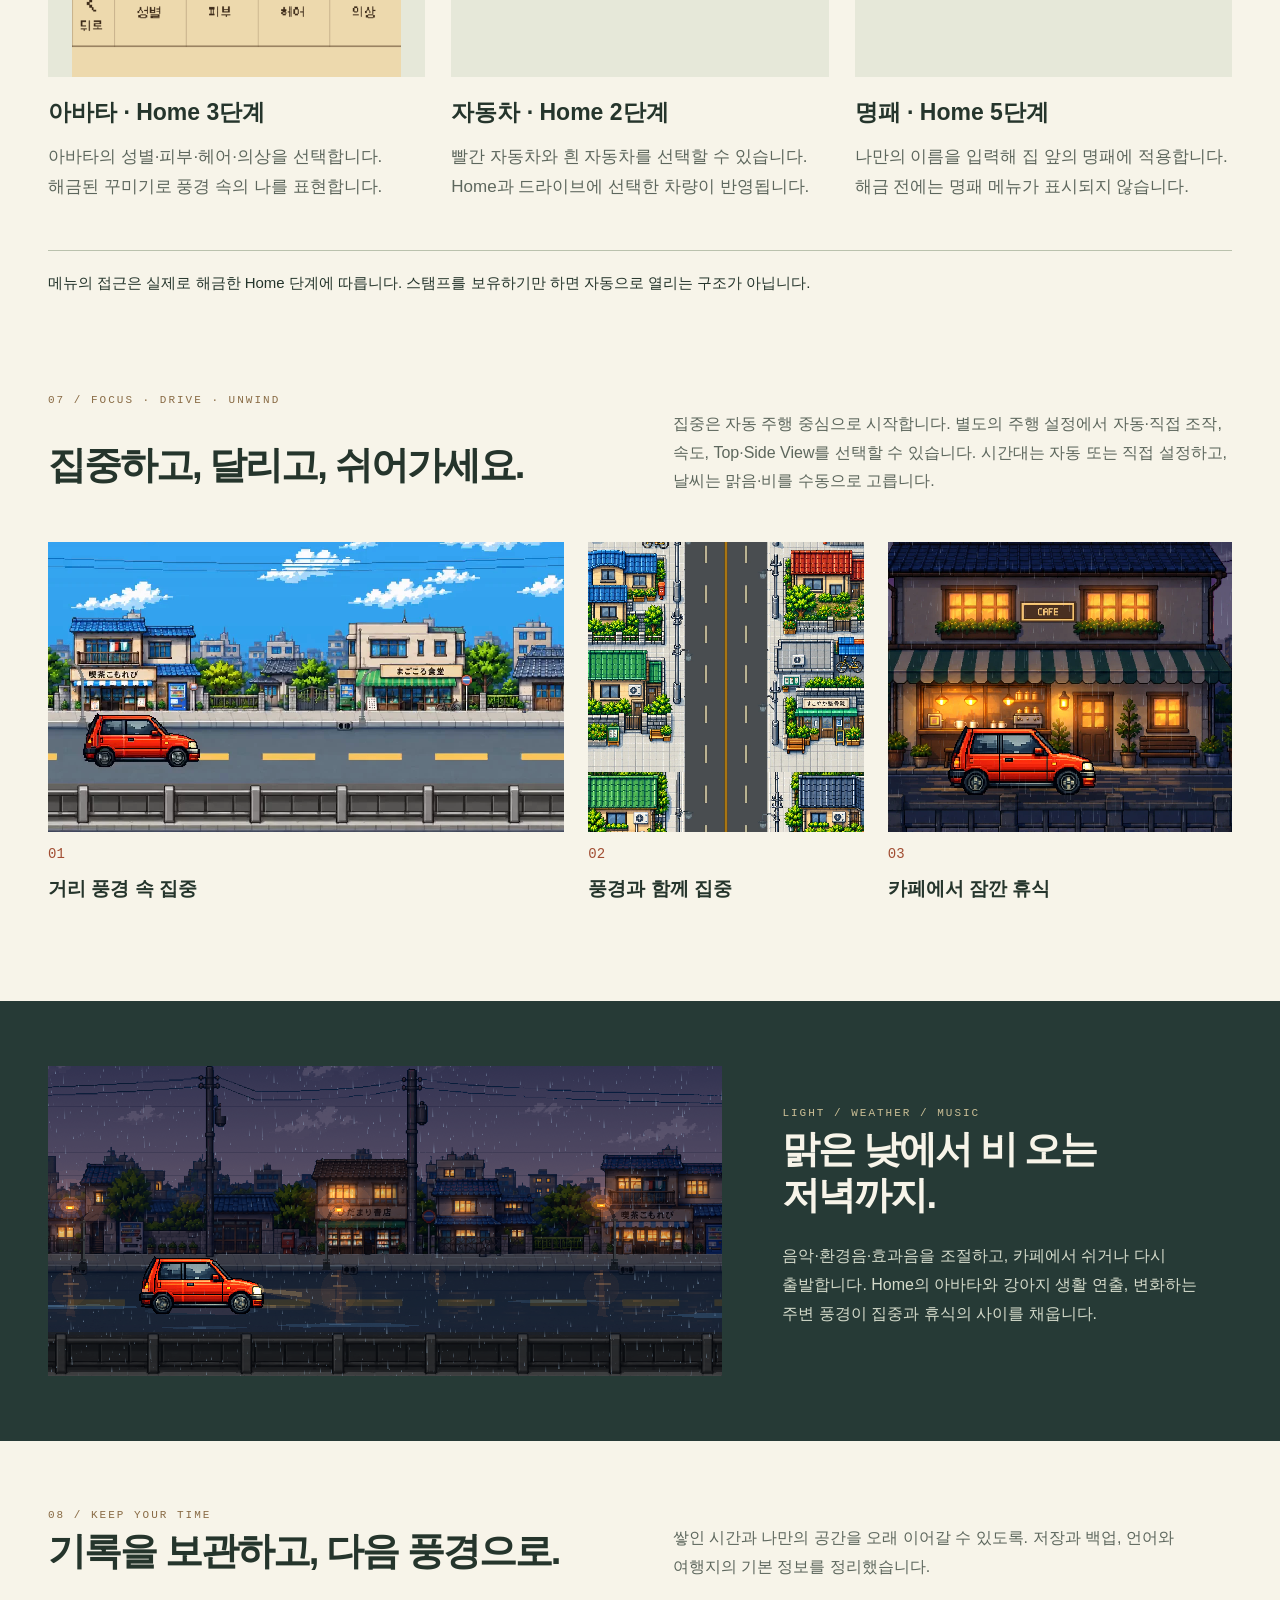
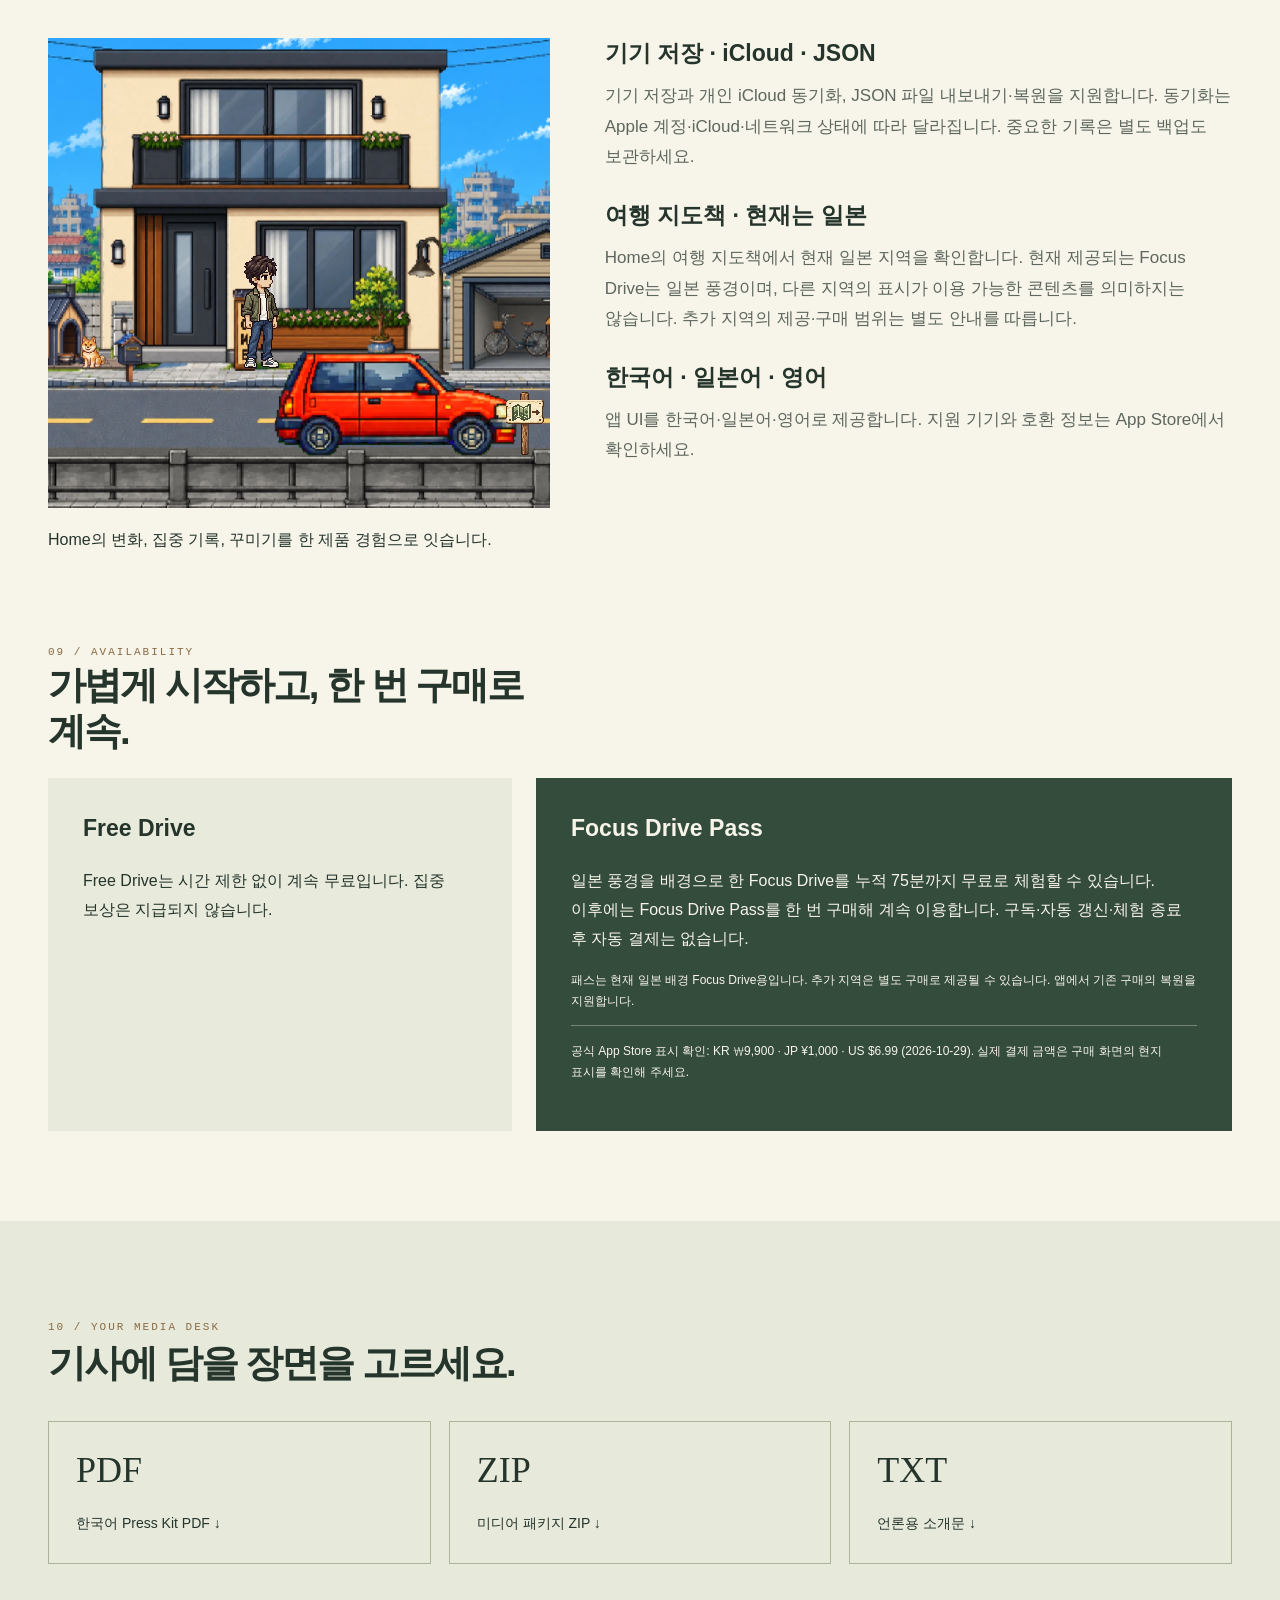
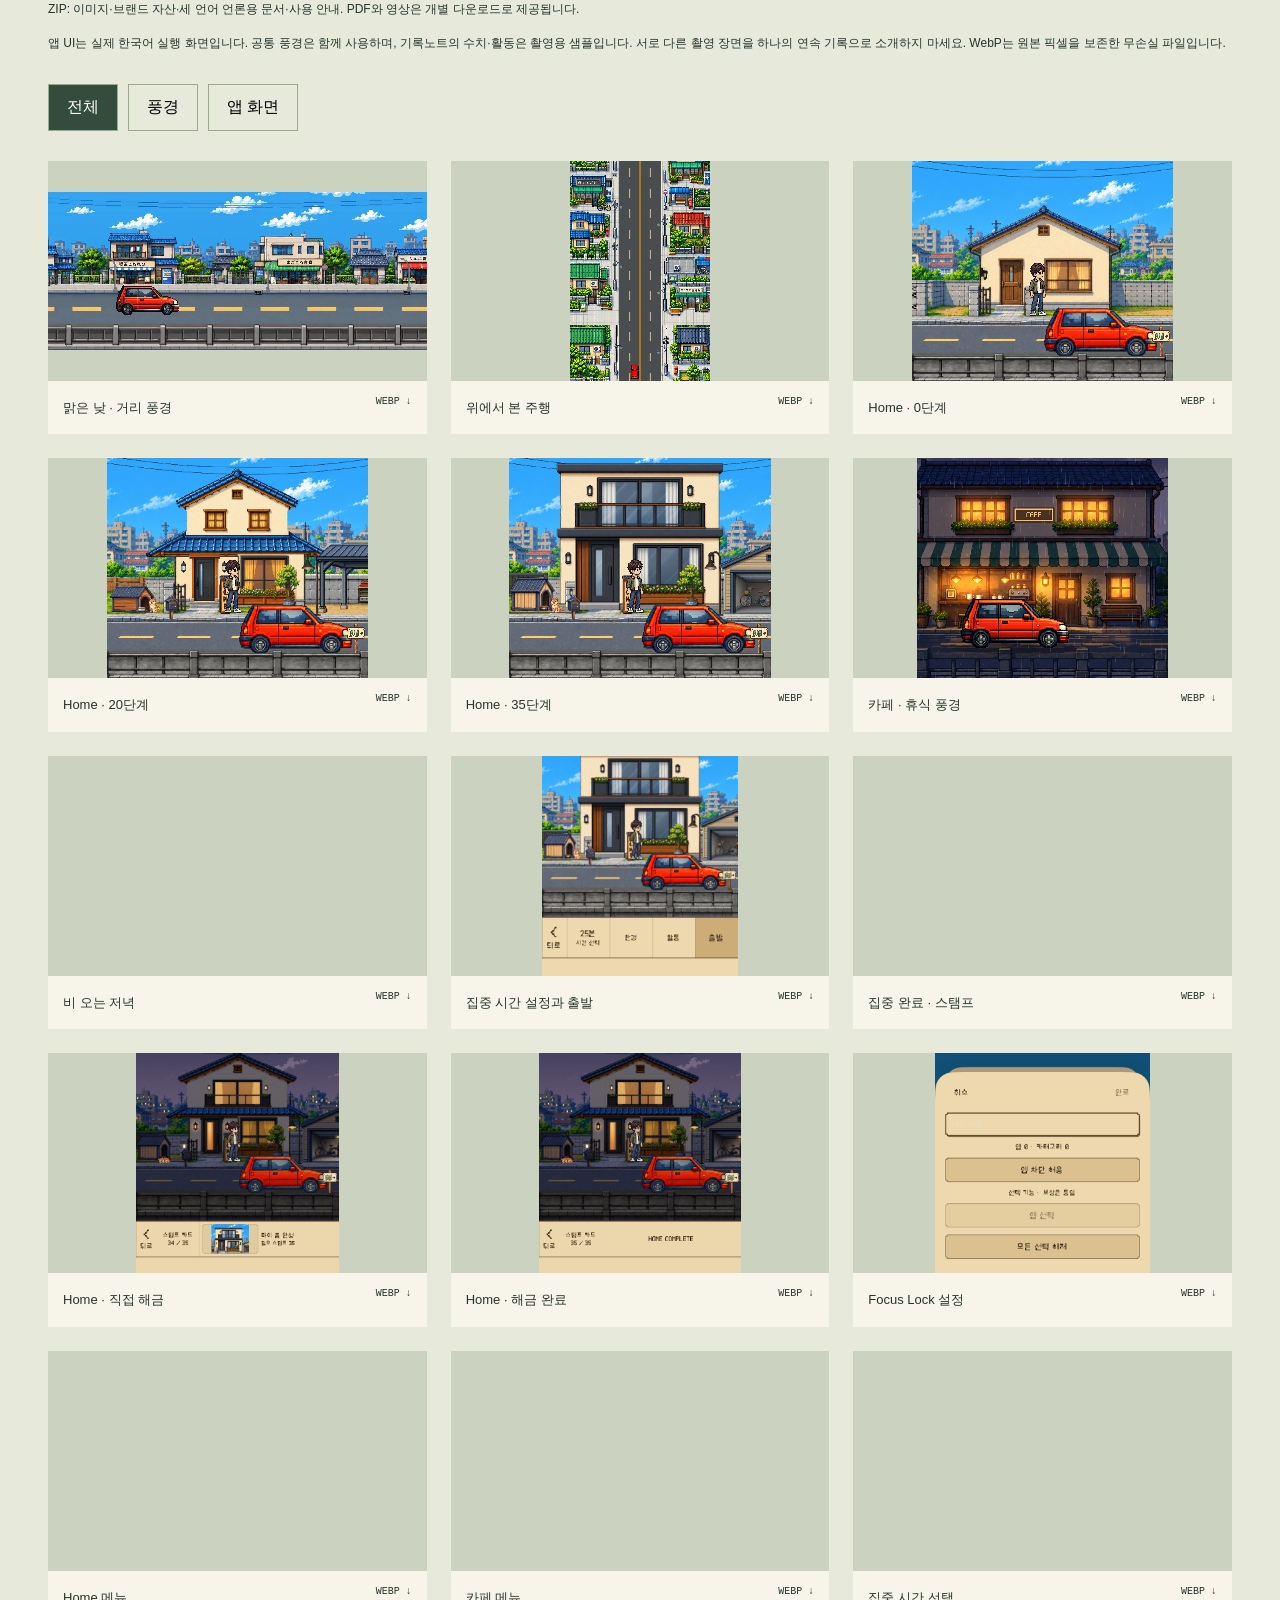
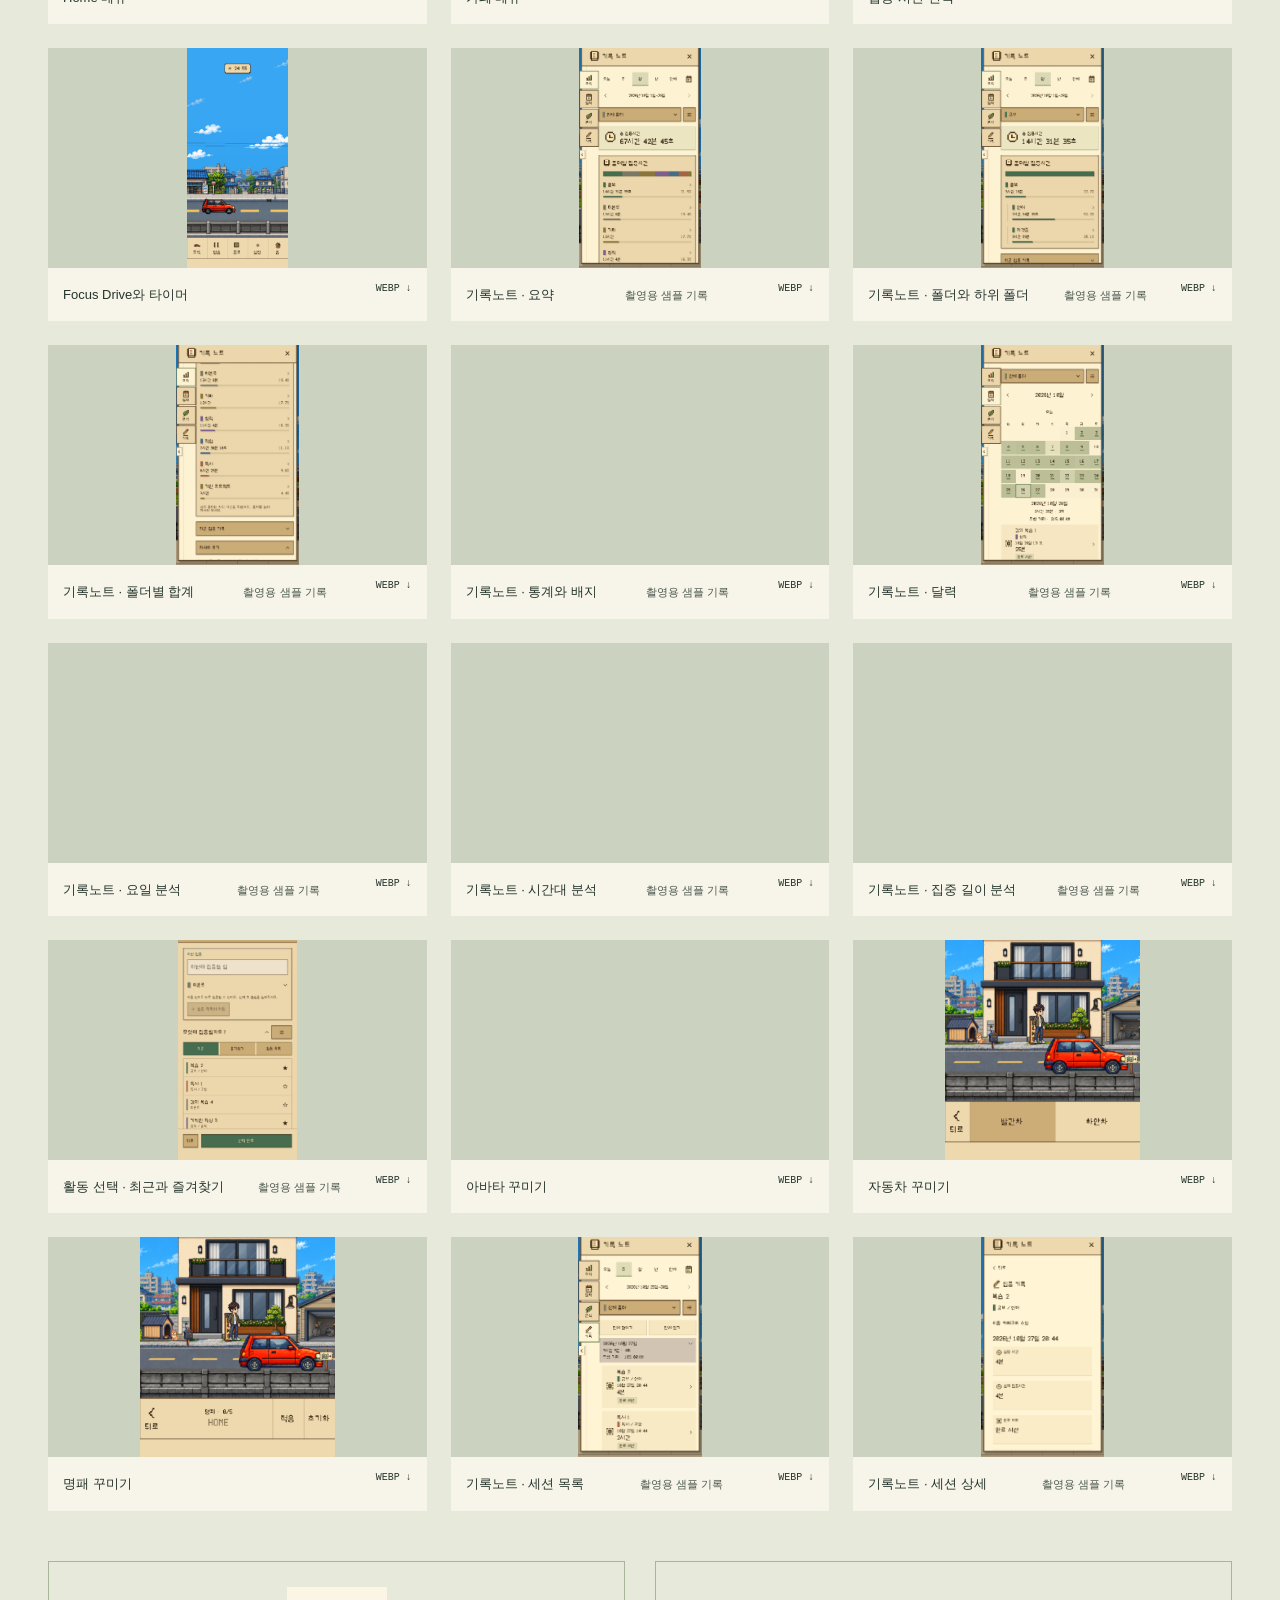
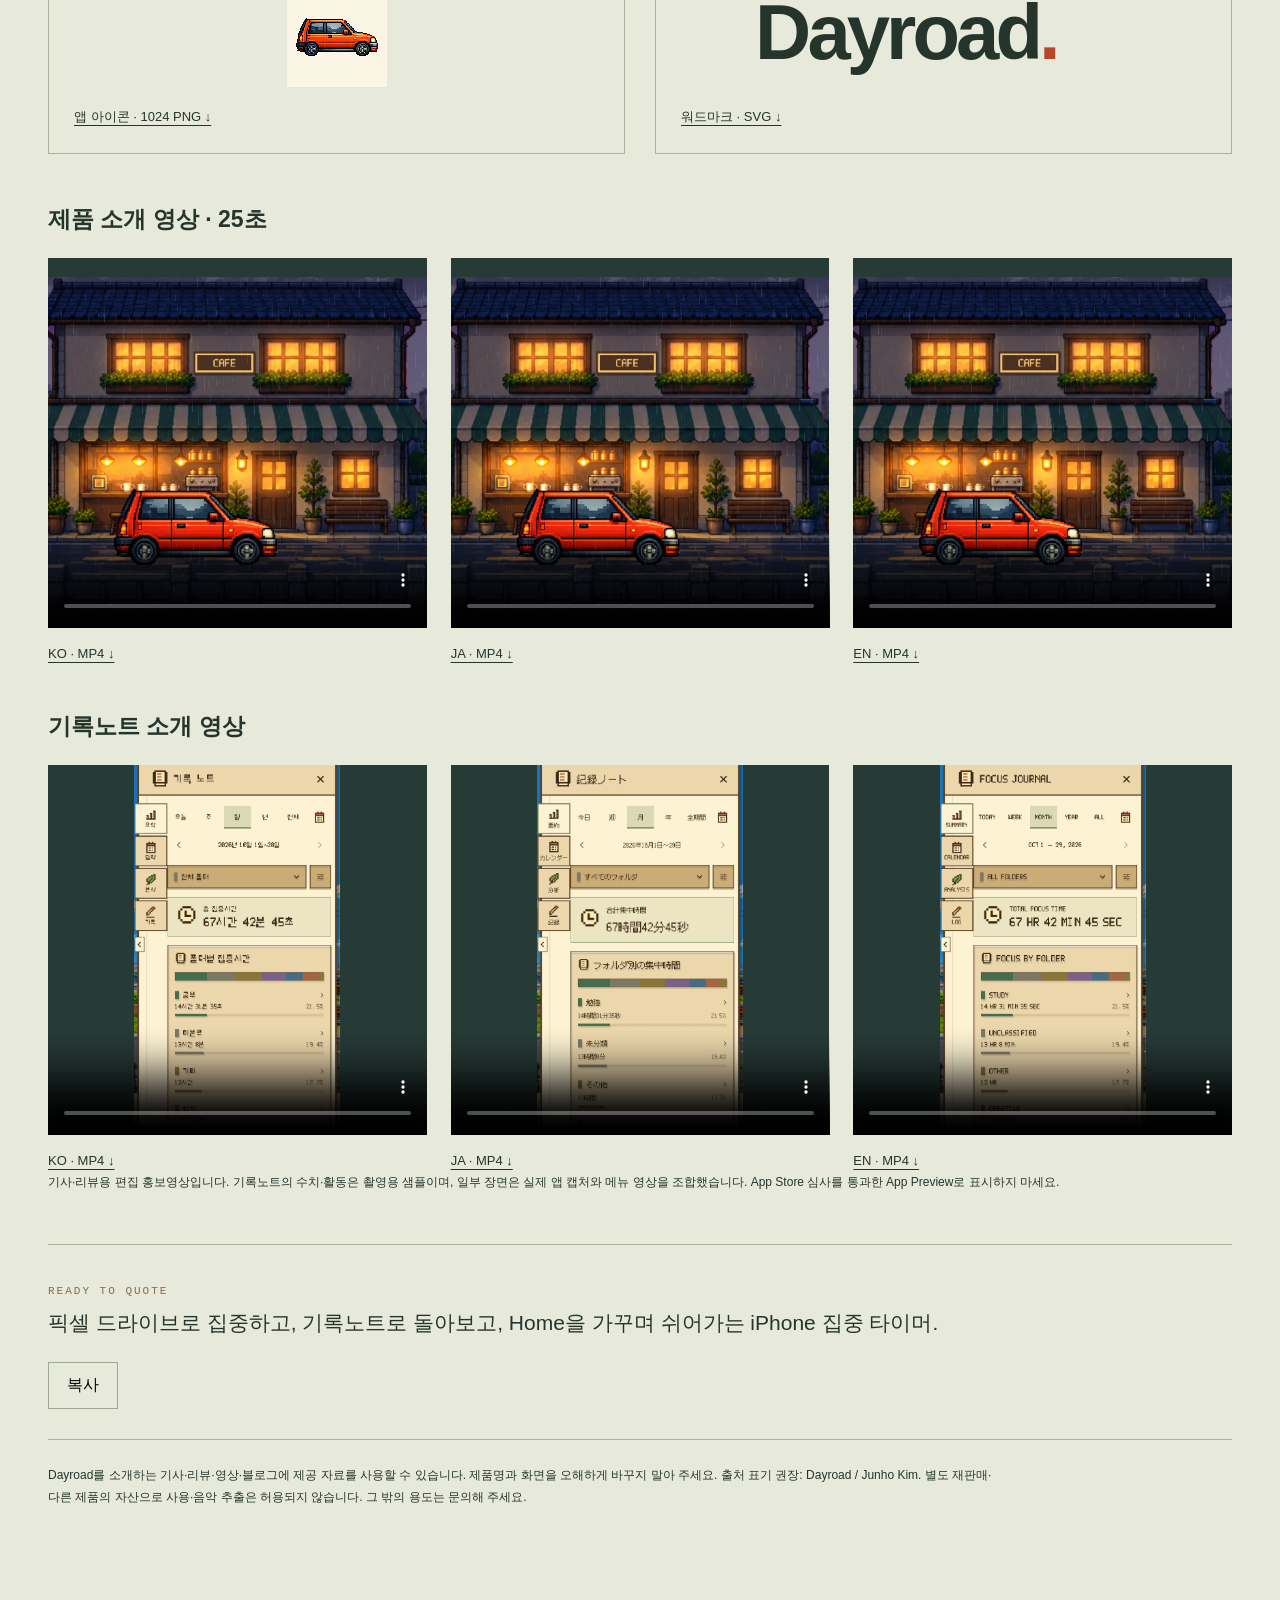
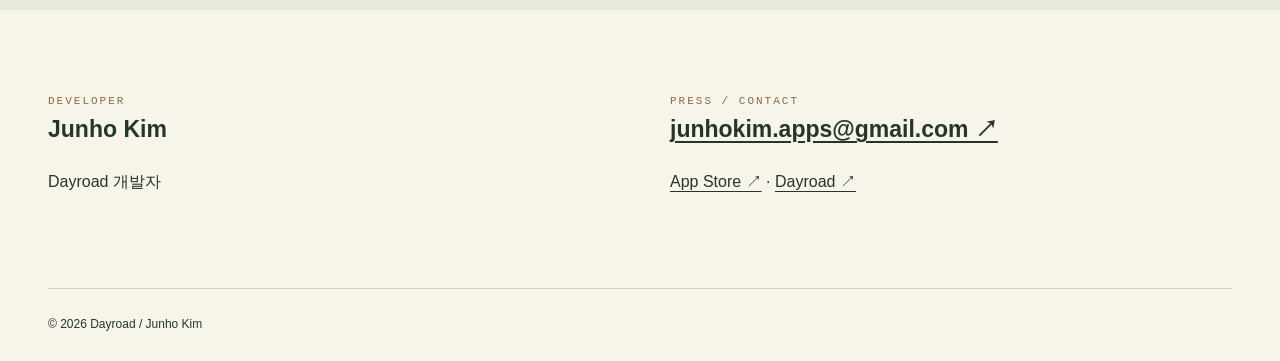
==== commit 73664a2f: "Expand Dayroad press kit with journal, activities and customization" ====
--- a/presskit/index.html
+++ b/presskit/index.html
@@ -1 +1 @@
-<!doctype html><html lang="ko"><head><meta charset="utf-8"><meta name="viewport" content="width=device-width,initial-scale=1"><title>Dayroad — Press Kit</title><meta name="description" content="공부·독서·작업 시간을 픽셀 드라이브로 채우고, 쌓인 집중으로 Home을 가꾸는 iPhone 집중 타이머."><meta name="theme-color" content="#f7f4e9"><link rel="icon" href="media/brand/dayroad-icon-1024.png"><link rel="stylesheet" href="web.css"><script src="web.js" defer></script></head><body><a class="skip" href="#main">본문 바로가기</a><header><a class="brand" href="https://junhokimapps.github.io/dayroad-support/">Dayroad<span>.</span></a><nav aria-label="언어 선택"><a href="index.html" lang="ko" aria-current="page">한국어</a><a href="ja.html" lang="ja" >日本語</a><a href="en.html" lang="en" >English</a></nav></header><main id="main"><section class="hero"><div class="hero-copy"><p class="eyebrow">Press Kit</p><h1>집중이 머무는 풍경.</h1><p>공부·독서·작업을 시작하는 iPhone 집중 타이머.</p><a class="button" href="#downloads">다운로드 ↓</a></div><video autoplay muted loop playsinline poster="media/common/day.webp" preload="metadata" aria-label="Dayroad 픽셀 도시 주행 영상"><source src="videos/drive-day.mp4" type="video/mp4"></video><button id="motion" class="motion" data-play-label="주행 영상 재생" data-pause-label="주행 영상 일시 정지" aria-label="주행 영상 일시 정지" aria-pressed="true">Ⅱ</button></section><section class="intro wrap"><p class="eyebrow">취재와 콘텐츠 제작을 위한 공식 자료</p><p class="large">Dayroad는 공부·독서·작업에 집중할 시간을 따로 만들고 싶은 사람을 위한 iPhone 집중 타이머입니다. 시간을 정하고 출발하면 차는 픽셀 도시를 달리고, 사용자는 자신의 일에 몰입합니다. 누적된 집중 시간으로 스탬프를 얻고 직접 Home을 성장시킵니다.</p><div class="fact-line">2026년 10월 23일 출시 / iPhone용 집중 타이머 / 한국어 · 일본어 · 영어 / 무료 다운로드 · 앱 내 일회성 구매</div><p class="device-note">지원 기기와 자세한 호환 정보는 App Store에서 확인해 주세요.</p></section><section class="focus-web wrap"><div class="heading"><span class="eyebrow">FOCUS TIMER / START HERE</span><h2>집중할 시간을 정하고, 출발하세요.</h2><p>할 일을 앞에 두고도 시작이 어렵거나 다른 앱으로 손이 갈 때. 한 번의 집중 시간을 정하고, 그 시간에는 공부·독서·작업에 머무르도록 설계했습니다.</p></div><div class="functional-cards"><article><img class="" src="media/screenshots/ko/focus-start.webp" alt="Dayroad 실제 이미지: 집중 시간 설정과 출발" width="1320" height="1377" loading="lazy" decoding="async"><h3>시간 설정 → 출발</h3><p>Home에서 드라이브 메뉴를 열고 집중 시간을 선택한 뒤 출발합니다.</p></article><article><img class="" src="media/screenshots/ko/drive.webp" alt="Dayroad 실제 이미지: Focus Drive와 타이머" width="1320" height="2868" loading="lazy" decoding="async"><h3>Focus Drive → 집중</h3><p>타이머가 흐르는 동안 차가 자동으로 달립니다. 운전 조작 없이 자신의 일에 집중합니다.</p></article><article><img class="" src="media/screenshots/ko/focus-lock.webp" alt="Dayroad 실제 이미지: Focus Lock 설정" width="1320" height="1348" loading="lazy" decoding="async"><h3>Focus Lock → 방해 줄이기</h3><p>선택한 앱·카테고리를 차단하는 선택 기능입니다. 스크린 타임 권한이 필요합니다.</p></article></div></section><section class="experience wrap"><div class="heading"><span class="eyebrow">01 / FOCUS · DRIVE · UNWIND</span><h2>집중하고, 달리고, 쉬어가세요.</h2><p>자동차를 직접 조작할 필요 없이, 정해 둔 시간만큼 자신의 일에 집중합니다. 옆에서 본 거리와 위에서 본 주행, 맑은 낮과 비 오는 저녁의 풍경이 같은 시간을 다르게 채웁니다.</p></div><div class="steps"><article><img class="" src="media/common/day.webp" alt="Dayroad 실제 이미지: 맑은 낮 · 거리 풍경" width="1280" height="534" loading="lazy" decoding="async"><span>01</span><h3>거리 풍경 속 집중</h3></article><article><img class="" src="media/common/top.webp" alt="Dayroad 실제 이미지: 위에서 본 주행" width="959" height="1500" loading="lazy" decoding="async"><span>02</span><h3>풍경과 함께 집중</h3></article><article><img class="" src="media/common/cafe.webp" alt="Dayroad 실제 이미지: 카페 · 휴식 풍경" width="1000" height="878" loading="lazy" decoding="async"><span>03</span><h3>카페에서 잠깐 휴식</h3></article></div></section><section class="weather"><div class="wrap weather-inner"><div><img class="" src="media/common/rain.webp" alt="Dayroad 실제 이미지: 비 오는 저녁" width="2610" height="1109" loading="lazy" decoding="async"></div><article><span class="eyebrow">LIGHT / WEATHER / MUSIC</span><h2>맑은 낮에서 비 오는 저녁까지.</h2><p>픽셀로 그린 거리, 흐르는 풍경과 음악. Dayroad는 집중하는 시간에도 잠시 쉬어가는 시간에도 차분한 배경이 되어 줍니다.</p></article></div></section><section class="cycle-web wrap"><div class="heading"><span class="eyebrow">COMPLETE / UNLOCK / RETURN</span><h2>끝낸 시간이, 다시 시작할 이유로.</h2><p>집중 완료 후 누적 25분마다 스탬프 1개. 필요한 수를 모으면 Home에서 직접 사용해 다음 단계를 엽니다. 성장은 자동으로 진행되지 않습니다.</p></div><div class="functional-cards cycle-cards"><article><img class="" src="media/screenshots/ko/stamp-complete.webp" alt="Dayroad 실제 이미지: 집중 완료 · 스탬프" width="1080" height="1920" loading="lazy" decoding="async"><h3>완료 · 스탬프 획득</h3><p>실제 25분 완료 보상 화면입니다. 누적 집중 25분당 스탬프 1개가 지급됩니다.</p></article><article><img class="" src="media/screenshots/ko/manual-unlock.webp" alt="Dayroad 실제 이미지: Home · 직접 해금" width="1320" height="1434" loading="lazy" decoding="async"><h3>모은 스탬프 · 직접 해금</h3><p>Home의 다음 단계에 필요한 스탬프를 모아 직접 선택해 해금합니다.</p></article><article><img class="" src="media/screenshots/ko/unlock-complete.webp" alt="Dayroad 실제 이미지: Home · 해금 완료" width="1320" height="1434" loading="lazy" decoding="async"><h3>성장한 Home · 다음 집중</h3><p>35단계까지 변하는 나만의 집이 다음 집중을 시작할 작은 목표가 되도록 설계했습니다.</p></article></div><p class="loop-line">집중 → 드라이브 → 완료·스탬프 → 직접 해금 → Home 성장 → 다음 집중</p><p class="intent">집중한 시간이 눈에 보이는 변화로 남고, 다음 성장을 기대하며 다시 집중을 시작할 작은 동기가 되도록 설계했습니다.</p></section><section class="growth wrap"><div class="heading"><span class="eyebrow">02 / MAKE IT YOUR HOME</span><h2>오늘의 집중이, 내일의 집으로.</h2><p>누적 집중 25분마다 스탬프 1개를 얻습니다. 필요한 스탬프를 모아 사용하면 Home의 다음 단계를 열 수 있습니다. 작은 시작에서 35단계까지, 집중의 흔적이 눈에 보이는 변화로 남습니다.</p></div><div class="stages"><figure><img class="" src="media/common/home-00.webp" alt="Dayroad 실제 이미지: Home · 0단계" width="1320" height="1112" loading="lazy" decoding="async"><figcaption><b>00</b> 작은 시작</figcaption></figure><figure><img class="" src="media/common/home-20.webp" alt="Dayroad 실제 이미지: Home · 20단계" width="1320" height="1112" loading="lazy" decoding="async"><figcaption><b>20</b> 차곡차곡 쌓인 시간</figcaption></figure><figure><img class="" src="media/common/home-35.webp" alt="Dayroad 실제 이미지: Home · 35단계" width="1320" height="1112" loading="lazy" decoding="async"><figcaption><b>35</b> 나만의 Home</figcaption></figure></div><div class="lockbox"><div><h3>집중을 위한 작은 도움.</h3><p>Focus Lock은 스크린 타임 권한을 받아 선택한 앱과 카테고리를 차단하는 선택 기능입니다. 1.0에서는 웹사이트 차단을 지원하지 않습니다.</p><p>잠금 화면의 Live Activity로 남은 시간을 확인하고 완료 알림을 받을 수 있습니다. 기기 지원과 알림 설정에 따라 동작이 달라집니다.</p></div><img class="" src="media/screenshots/ko/focus-lock.webp" alt="Dayroad 실제 이미지: Focus Lock 설정" width="1320" height="1348" loading="lazy" decoding="async"></div></section><section class="availability wrap"><div class="heading"><span class="eyebrow">03 / AVAILABILITY</span><h2>가볍게 시작하고, 한 번 구매로 계속.</h2></div><div class="pricegrid"><article><h3>Free Drive</h3><p>Free Drive는 시간 제한 없이 계속 무료입니다. 집중 보상은 지급되지 않습니다.</p></article><article><h3>Focus Drive Pass</h3><p>일본 풍경을 배경으로 한 Focus Drive를 누적 75분까지 무료로 체험할 수 있습니다. 이후에는 Focus Drive Pass를 한 번 구매해 계속 이용합니다. 구독·자동 갱신·체험 종료 후 자동 결제는 없습니다.</p><p class="small">패스는 현재의 일본 배경 Focus Drive용입니다. 향후 추가 지역은 별도 구매로 제공될 수 있습니다. 현지 가격은 구매 전 App Store에서 확인해 주세요.</p></article></div></section><section class="downloads" id="downloads"><div class="wrap"><span class="eyebrow">04 / YOUR MEDIA DESK</span><h2>기사에 담을 장면을 고르세요.</h2><div class="download-grid"><a href="downloads/Dayroad-Press-Kit-KO.pdf" download><b>PDF</b>한국어 Press Kit PDF ↓</a><a href="downloads/Dayroad-Media-Package.zip" download><b>ZIP</b>미디어 패키지 ZIP ↓</a><a href="downloads/Dayroad-Press-Copy-KO.txt" download><b>TXT</b>언론용 소개문 ↓</a></div><p class="small">ZIP: 이미지·브랜드 자산·세 언어 언론용 문서·사용 안내. PDF와 영상은 개별 다운로드로 제공됩니다.</p><p class="small">앱 UI는 한국어 실제 화면입니다. 풍경은 공통 자료이며, 화면은 서로 다른 촬영 장면입니다. WebP는 원본 화질을 유지한 무손실 파일입니다.</p><div class="filters" role="group" aria-label="이미지 분류"><button data-filter="all" aria-pressed="true">전체</button><button data-filter="scenes" aria-pressed="false">풍경</button><button data-filter="screenshots" aria-pressed="false">앱 화면</button></div><div class="gallery"><a class="asset" data-kind="scenes" href="media/common/day.webp" download><img class="" src="media/common/day.webp" alt="Dayroad 실제 이미지: 맑은 낮 · 거리 풍경" width="1280" height="534" loading="lazy" decoding="async"><span>맑은 낮 · 거리 풍경<small>WEBP ↓</small></span></a><a class="asset" data-kind="scenes" href="media/common/top.webp" download><img class="" src="media/common/top.webp" alt="Dayroad 실제 이미지: 위에서 본 주행" width="959" height="1500" loading="lazy" decoding="async"><span>위에서 본 주행<small>WEBP ↓</small></span></a><a class="asset" data-kind="scenes" href="media/common/home-00.webp" download><img class="" src="media/common/home-00.webp" alt="Dayroad 실제 이미지: Home · 0단계" width="1320" height="1112" loading="lazy" decoding="async"><span>Home · 0단계<small>WEBP ↓</small></span></a><a class="asset" data-kind="scenes" href="media/common/home-20.webp" download><img class="" src="media/common/home-20.webp" alt="Dayroad 실제 이미지: Home · 20단계" width="1320" height="1112" loading="lazy" decoding="async"><span>Home · 20단계<small>WEBP ↓</small></span></a><a class="asset" data-kind="scenes" href="media/common/home-35.webp" download><img class="" src="media/common/home-35.webp" alt="Dayroad 실제 이미지: Home · 35단계" width="1320" height="1112" loading="lazy" decoding="async"><span>Home · 35단계<small>WEBP ↓</small></span></a><a class="asset" data-kind="scenes" href="media/common/cafe.webp" download><img class="" src="media/common/cafe.webp" alt="Dayroad 실제 이미지: 카페 · 휴식 풍경" width="1000" height="878" loading="lazy" decoding="async"><span>카페 · 휴식 풍경<small>WEBP ↓</small></span></a><a class="asset" data-kind="scenes" href="media/common/rain.webp" download><img class="" src="media/common/rain.webp" alt="Dayroad 실제 이미지: 비 오는 저녁" width="2610" height="1109" loading="lazy" decoding="async"><span>비 오는 저녁<small>WEBP ↓</small></span></a><a class="asset" data-kind="screenshots" href="media/screenshots/ko/focus-start.webp" download><img class="" src="media/screenshots/ko/focus-start.webp" alt="Dayroad 실제 이미지: 집중 시간 설정과 출발" width="1320" height="1377" loading="lazy" decoding="async"><span>집중 시간 설정과 출발<small>WEBP ↓</small></span></a><a class="asset" data-kind="screenshots" href="media/screenshots/ko/stamp-complete.webp" download><img class="" src="media/screenshots/ko/stamp-complete.webp" alt="Dayroad 실제 이미지: 집중 완료 · 스탬프" width="1080" height="1920" loading="lazy" decoding="async"><span>집중 완료 · 스탬프<small>WEBP ↓</small></span></a><a class="asset" data-kind="screenshots" href="media/screenshots/ko/manual-unlock.webp" download><img class="" src="media/screenshots/ko/manual-unlock.webp" alt="Dayroad 실제 이미지: Home · 직접 해금" width="1320" height="1434" loading="lazy" decoding="async"><span>Home · 직접 해금<small>WEBP ↓</small></span></a><a class="asset" data-kind="screenshots" href="media/screenshots/ko/unlock-complete.webp" download><img class="" src="media/screenshots/ko/unlock-complete.webp" alt="Dayroad 실제 이미지: Home · 해금 완료" width="1320" height="1434" loading="lazy" decoding="async"><span>Home · 해금 완료<small>WEBP ↓</small></span></a><a class="asset" data-kind="screenshots" href="media/screenshots/ko/focus-lock.webp" download><img class="" src="media/screenshots/ko/focus-lock.webp" alt="Dayroad 실제 이미지: Focus Lock 설정" width="1320" height="1348" loading="lazy" decoding="async"><span>Focus Lock 설정<small>WEBP ↓</small></span></a><a class="asset" data-kind="screenshots" href="media/screenshots/ko/home-menu.webp" download><img class="" src="media/screenshots/ko/home-menu.webp" alt="Dayroad 실제 이미지: Home 메뉴" width="1320" height="2151" loading="lazy" decoding="async"><span>Home 메뉴<small>WEBP ↓</small></span></a><a class="asset" data-kind="screenshots" href="media/screenshots/ko/cafe-menu.webp" download><img class="" src="media/screenshots/ko/cafe-menu.webp" alt="Dayroad 실제 이미지: 카페 메뉴" width="1320" height="2466" loading="lazy" decoding="async"><span>카페 메뉴<small>WEBP ↓</small></span></a><a class="asset" data-kind="screenshots" href="media/screenshots/ko/time-presets.webp" download><img class="" src="media/screenshots/ko/time-presets.webp" alt="Dayroad 실제 이미지: 집중 시간 선택" width="1320" height="1434" loading="lazy" decoding="async"><span>집중 시간 선택<small>WEBP ↓</small></span></a><a class="asset" data-kind="screenshots" href="media/screenshots/ko/drive.webp" download><img class="" src="media/screenshots/ko/drive.webp" alt="Dayroad 실제 이미지: Focus Drive와 타이머" width="1320" height="2868" loading="lazy" decoding="async"><span>Focus Drive와 타이머<small>WEBP ↓</small></span></a></div><div class="brand-assets"><a href="media/brand/dayroad-icon-1024.png" download><img class="" src="media/brand/dayroad-icon-1024.png" alt="Dayroad 실제 이미지: 앱 아이콘" width="1024" height="1024" loading="lazy" decoding="async">앱 아이콘 · 1024 PNG ↓</a><a href="media/brand/dayroad-wordmark.svg" download><img class="" src="media/brand/dayroad-wordmark.svg" alt="Dayroad 실제 이미지: 워드마크" width="720" height="180" loading="lazy" decoding="async">워드마크 · SVG ↓</a></div><h3>25초 공식 소개 영상</h3><div class="videos"><article><video controls playsinline preload="none" poster="media/common/cafe.webp" aria-label="한국어 Dayroad 소개 영상"><source src="videos/Dayroad-Preview-KO.mp4" type="video/mp4"></video><a href="videos/Dayroad-Preview-KO.mp4" download>KO · MP4 ↓</a></article><article><video controls playsinline preload="none" poster="media/common/cafe.webp" aria-label="일본어 Dayroad 소개 영상"><source src="videos/Dayroad-Preview-JA.mp4" type="video/mp4"></video><a href="videos/Dayroad-Preview-JA.mp4" download>JA · MP4 ↓</a></article><article><video controls playsinline preload="none" poster="media/common/cafe.webp" aria-label="영어 Dayroad 소개 영상"><source src="videos/Dayroad-Preview-EN.mp4" type="video/mp4"></video><a href="videos/Dayroad-Preview-EN.mp4" download>EN · MP4 ↓</a></article></div><div class="copybox"><span class="eyebrow">READY TO QUOTE</span><p id="press-copy">공부·독서·작업 시간을 픽셀 드라이브로 채우고, 쌓인 집중으로 Home을 가꾸는 iPhone 집중 타이머.</p><button id="copy" data-done="복사됨">복사</button></div><p class="usage">Dayroad를 소개하는 기사·리뷰·영상·블로그에 제공 자료를 사용할 수 있습니다. 제품명과 화면을 오해하게 바꾸지 말아 주세요. 출처 표기 권장: Dayroad / Junho Kim. 별도 재판매·다른 제품의 자산으로 사용·음악 추출은 허용되지 않습니다. 그 밖의 용도는 문의해 주세요.</p></div></section><section class="contact wrap"><div><span class="eyebrow">DEVELOPER</span><h3>Junho Kim</h3><p>Dayroad 개발자</p></div><div><span class="eyebrow">PRESS / CONTACT</span><h3><a href="mailto:junhokim.apps@gmail.com">junhokim.apps@gmail.com ↗</a></h3><a href="https://apps.apple.com/app/id6821862731">App Store ↗</a> · <a href="https://junhokimapps.github.io/dayroad-support/">Dayroad ↗</a></div></section></main><footer class="wrap">© 2026 Dayroad / Junho Kim</footer></body></html>+<!doctype html><html lang="ko"><head><meta charset="utf-8"><meta name="viewport" content="width=device-width,initial-scale=1"><title>Dayroad — Press Kit</title><meta name="description" content="픽셀 드라이브로 집중하고, 기록노트로 돌아보고, Home을 가꾸며 쉬어가는 iPhone 집중 타이머."><meta name="theme-color" content="#f7f4e9"><link rel="icon" href="media/brand/dayroad-icon-1024.png"><link rel="stylesheet" href="web.css"><script src="web.js" defer></script></head><body><a class="skip" href="#main">본문 바로가기</a><header><a class="brand" href="https://junhokimapps.github.io/dayroad-support/">Dayroad<span>.</span></a><nav aria-label="언어 선택"><a href="index.html" lang="ko" aria-current="page">한국어</a><a href="ja.html" lang="ja" >日本語</a><a href="en.html" lang="en" >English</a></nav></header><main id="main"><section class="hero"><div class="hero-copy"><p class="eyebrow">Press Kit</p><h1>집중이 머무는 풍경.</h1><p>집중·기록·성장·휴식이 이어지는 iPhone 집중 타이머.</p><a class="button" href="#downloads">다운로드 ↓</a></div><video autoplay muted loop playsinline poster="media/common/day.webp" preload="metadata" aria-label="Dayroad 픽셀 도시 주행 영상"><source src="videos/drive-day.mp4" type="video/mp4"></video><button id="motion" class="motion" data-play-label="주행 영상 재생" data-pause-label="주행 영상 일시 정지" aria-label="주행 영상 일시 정지" aria-pressed="true">Ⅱ</button></section><section class="intro wrap"><p class="eyebrow">취재와 콘텐츠 제작을 위한 공식 자료</p><p class="large">Dayroad는 픽셀 드라이브와 기록노트, 자라나는 Home을 하나로 잇는 iPhone 집중 타이머입니다. 집중할 일을 정하고 시간을 쌓으세요. 기록으로 습관을 돌아보고, 나만의 공간을 가꾸고, 카페에서 잠깐 쉬어갑니다.</p><div class="pillars"><span>집중하기</span><span>기록하기</span><span>성장하고 꾸미기</span><span>쉬어가기</span></div><div class="fact-line">2026년 10월 23일 출시 / iPhone용 집중 타이머 / 한국어 · 일본어 · 영어 / 무료 다운로드 · 앱 내 일회성 구매</div><p class="device-note">지원 기기와 자세한 호환 정보는 App Store에서 확인해 주세요.</p></section><nav class="section-nav wrap" aria-label="제품 소개 목차"><a href="#focus">집중</a><a href="#journal">기록노트</a><a href="#library">활동·분석</a><a href="#growth">성장·꾸미기</a><a href="#relax">휴식</a><a href="#downloads">자료 다운로드</a></nav><section class="focus-web wrap" id="focus"><div class="heading"><span class="eyebrow">01 / A FOCUS TIMER, FIRST</span><h2>집중할 시간을 정하고, 출발하세요.</h2><p>시작이 어렵거나 다른 앱으로 손이 갈 때. 할 일과 시간을 정하면 자동차는 자동으로 달리고, 사용자는 자신의 공부·독서·작업에 머무릅니다.</p></div><div class="functional-cards"><article><img class="" src="media/screenshots/ko/focus-start.webp" alt="Dayroad 실제 이미지: 집중 시간 설정과 출발" width="1080" height="1217" loading="lazy" decoding="async"><h3>시간 설정 → 출발</h3><p>10·25·45·60분 프리셋이나 시·분·초 직접 설정을 고릅니다. 활동 이름은 선택사항입니다.</p></article><article><img class="" src="media/screenshots/ko/drive.webp" alt="Dayroad 실제 이미지: Focus Drive와 타이머" width="1080" height="2340" loading="lazy" decoding="async"><h3>Focus Drive → 집중</h3><p>Focus Drive는 자동 주행으로 시작합니다. 타이머를 일시정지·재개하고 남은 시간 표시를 켜거나 끌 수 있습니다.</p></article><article><img class="" src="media/screenshots/ko/focus-lock.webp" alt="Dayroad 실제 이미지: Focus Lock 설정" width="1320" height="1348" loading="lazy" decoding="async"><h3>Focus Lock → 방해 줄이기</h3><p>선택한 앱·카테고리를 차단하는 선택 기능입니다. 스크린 타임 권한이 필요하며 보상 조건은 동일합니다.</p></article></div><p class="support-note">웹사이트 차단은 지원하지 않습니다. 잠금 화면의 Live Activity로 남은 시간을 확인하고 완료 알림을 받을 수 있습니다. 기기 지원·권한·알림 설정에 따라 동작이 달라집니다.</p></section><section class="product-feature journal-web wrap" id="journal"><div class="heading"><span class="eyebrow">02 / KEEP A RECORD</span><h2>집중한 시간이, 나의 기록으로.</h2><p>Home 1단계에서 우편함을 해금하면 기록노트에 들어갈 수 있습니다. 요약·달력·분석·기록을 오가며 실제 집중시간을 돌아봅니다.</p></div><div class="functional-cards editorial-cards"><article><img class="" src="media/screenshots/ko/journal-summary.webp" alt="Dayroad 실제 이미지: 기록노트 · 요약" width="1206" height="2163" loading="lazy" decoding="async"><h3>기간별 요약과 추이</h3><p>기간별 총 집중시간, 시간 변화와 비교를 확인합니다. 자세히 보기에서 완료율·연속 집중과 누적 집중 배지도 살펴봅니다.</p></article><article><img class="" src="media/screenshots/ko/journal-calendar.webp" alt="Dayroad 실제 이미지: 기록노트 · 달력" width="1206" height="2163" loading="lazy" decoding="async"><h3>날짜마다 남는 기록</h3><p>달력에서 날짜를 골라 그날의 집중시간과 세션을 확인합니다. 날짜·기간을 바꾸어 이전 기록도 찾아봅니다.</p></article><article><img class="" src="media/screenshots/ko/journal-log.webp" alt="Dayroad 실제 이미지: 기록노트 · 세션 목록" width="1080" height="1930" loading="lazy" decoding="async"><h3>완료와 중단, 한 번씩 자세히</h3><p>세션 목록과 상세에서 설정 시간·실제 집중시간·완료/중단을 구분합니다. 기록 저장과 스탬프 지급은 별도의 규칙입니다.</p></article></div><p class="support-note">화면의 통계와 활동 이름은 촬영용 샘플 기록입니다. 실제 사용자 성과나 하나의 연속 세션을 나타내지 않습니다.</p></section><section class="product-feature library-web wrap" id="library"><div class="heading"><span class="eyebrow">03 / ORGANIZED YOUR WAY</span><h2>공부도, 작업도. 내 방식대로.</h2><p>이름만 적고 시작해도, 저장한 활동을 골라도 됩니다. 활동과 폴더로 시간을 정리하고 분석에서 자신의 집중 습관을 살펴봅니다.</p></div><div class="functional-cards editorial-cards"><article><img class="" src="media/screenshots/ko/journal-folders.webp" alt="Dayroad 실제 이미지: 기록노트 · 폴더와 하위 폴더" width="1206" height="2163" loading="lazy" decoding="async"><h3>폴더 · 하위 폴더</h3><p>폴더는 최대 2단계입니다. 상위 폴더는 하위 폴더의 시간을 합산하며, 폴더별·활동별 집중시간을 확인할 수 있습니다.</p></article><article><img class="" src="media/screenshots/ko/activity.webp" alt="Dayroad 실제 이미지: 활동 선택 · 최근과 즐겨찾기" width="1206" height="2229" loading="lazy" decoding="async"><h3>활동을 저장하고 다시 사용</h3><p>활동 이름을 저장·재사용하고 최근·즐겨찾기에서 고릅니다. 기록의 이름과 분류를 수정하고 폴더로 필터링할 수 있습니다.</p></article><article><img class="" src="media/screenshots/ko/journal-hours.webp" alt="Dayroad 실제 이미지: 기록노트 · 시간대 분석" width="1206" height="2163" loading="lazy" decoding="async"><h3>요일 · 시간대 · 집중 길이</h3><p>기간과 폴더를 골라 요일·시간대·한 번의 집중 길이를 분석합니다. 색상으로 폴더를 비교하고 그래프의 구간도 살펴봅니다.</p></article></div><p class="support-note">기록의 이름·분류를 고치는 것과 실제 집중시간·스탬프 보상을 바꾸는 것은 다릅니다. 화면에는 촬영용 샘플 기록을 사용했습니다.</p></section><section class="cycle-web wrap"><div class="heading"><span class="eyebrow">04 / COMPLETE / UNLOCK / RETURN</span><h2>끝낸 시간이, 다시 시작할 이유로.</h2><p>실제 집중시간이 누적 25분이 될 때마다 스탬프 1개. 남은 시간은 다음 집중으로 이월되고, 필요한 수를 모아 Home에서 직접 사용합니다.</p></div><div class="functional-cards cycle-cards"><article><img class="" src="media/screenshots/ko/stamp-complete.webp" alt="Dayroad 실제 이미지: 집중 완료 · 스탬프" width="1080" height="1920" loading="lazy" decoding="async"><h3>완료 · 스탬프 획득</h3><p>완료하거나 중단한 세션의 실제 집중시간이 기록됩니다. 화면은 실제 25분 완료·스탬프 획득 장면입니다.</p></article><article><img class="" src="media/screenshots/ko/manual-unlock.webp" alt="Dayroad 실제 이미지: Home · 직접 해금" width="1320" height="1434" loading="lazy" decoding="async"><h3>모은 스탬프 · 직접 해금</h3><p>다음 단계에 필요한 스탬프를 모아 직접 선택해 해금합니다. 성장에 필요한 수는 단계마다 다릅니다.</p></article><article><img class="" src="media/screenshots/ko/unlock-complete.webp" alt="Dayroad 실제 이미지: Home · 해금 완료" width="1320" height="1434" loading="lazy" decoding="async"><h3>성장한 Home · 다음 집중</h3><p>집중 기록과 자라나는 공간이 다음 집중을 시작할 작은 목표가 되도록 설계했습니다.</p></article></div><p class="loop-line">집중 → 기록 → 스탬프·직접 해금 → Home 성장·꾸미기 → 다음 집중</p><p class="reward-note">일본 Home 35단계를 완료하면 해당 지역의 잔여 스탬프와 이월 시간이 0이 되고 이후 스탬프 지급은 끝납니다. 실제 집중시간·세션 기록·배지는 계속 쌓입니다.</p><p class="intent">눈에 보이는 기록과 자라나는 공간이 다음 집중을 시작할 작은 목표가 되도록 설계했습니다.</p><p class="reward-note">각 장면은 별도로 촬영한 화면 예시이며, 하나의 연속된 집중 기록이 아닙니다.</p></section><section class="growth wrap" id="growth"><div class="heading"><span class="eyebrow">05 / MAKE IT YOUR HOME</span><h2>오늘의 집중이, 내일의 집으로.</h2><p>작은 집에서 달라지는 마당과 생활 풍경까지. Home은 35단계에 걸쳐 변화합니다. 우편함은 1단계, 자동차 꾸미기는 2단계, 아바타는 3단계, 명패는 5단계에 열립니다.</p></div><div class="stages"><figure><img class="" src="media/common/home-00.webp" alt="Dayroad 실제 이미지: Home · 0단계" width="1320" height="1112" loading="lazy" decoding="async"><figcaption><b>00</b> 작은 시작</figcaption></figure><figure><img class="" src="media/common/home-20.webp" alt="Dayroad 실제 이미지: Home · 20단계" width="1320" height="1112" loading="lazy" decoding="async"><figcaption><b>20</b> 차곡차곡 쌓인 시간</figcaption></figure><figure><img class="" src="media/common/home-35.webp" alt="Dayroad 실제 이미지: Home · 35단계" width="1320" height="1112" loading="lazy" decoding="async"><figcaption><b>35</b> 나만의 Home</figcaption></figure></div></section><section class="product-feature custom-web wrap" id="custom"><div class="heading"><span class="eyebrow">06 / MAKE IT YOURS</span><h2>같은 Home에도, 나다운 취향을.</h2><p>Home의 성장에 따라 꾸미기 메뉴가 열립니다. 새로운 기능을 해금한 뒤, 기존 하단 메뉴에서 내 취향을 골라 반영합니다.</p></div><div class="functional-cards editorial-cards"><article><img class="" src="media/screenshots/ko/avatar.webp" alt="Dayroad 실제 이미지: 아바타 꾸미기" width="1080" height="1217" loading="lazy" decoding="async"><h3>아바타 · Home 3단계</h3><p>아바타의 성별·피부·헤어·의상을 선택합니다. 해금된 꾸미기로 풍경 속의 나를 표현합니다.</p></article><article><img class="" src="media/screenshots/ko/vehicle.webp" alt="Dayroad 실제 이미지: 자동차 꾸미기" width="1080" height="1217" loading="lazy" decoding="async"><h3>자동차 · Home 2단계</h3><p>빨간 자동차와 흰 자동차를 선택할 수 있습니다. Home과 드라이브에 선택한 차량이 반영됩니다.</p></article><article><img class="" src="media/screenshots/ko/nameplate.webp" alt="Dayroad 실제 이미지: 명패 꾸미기" width="1080" height="1217" loading="lazy" decoding="async"><h3>명패 · Home 5단계</h3><p>나만의 이름을 입력해 집 앞의 명패에 적용합니다. 해금 전에는 명패 메뉴가 표시되지 않습니다.</p></article></div><p class="support-note">메뉴의 접근은 실제로 해금한 Home 단계에 따릅니다. 스탬프를 보유하기만 하면 자동으로 열리는 구조가 아닙니다.</p></section><section class="experience wrap" id="relax"><div class="heading"><span class="eyebrow">07 / FOCUS · DRIVE · UNWIND</span><h2>집중하고, 달리고, 쉬어가세요.</h2><p>집중은 자동 주행 중심으로 시작합니다. 별도의 주행 설정에서 자동·직접 조작, 속도, Top·Side View를 선택할 수 있습니다. 시간대는 자동 또는 직접 설정하고, 날씨는 맑음·비를 수동으로 고릅니다.</p></div><div class="steps"><article><img class="" src="media/common/day.webp" alt="Dayroad 실제 이미지: 맑은 낮 · 거리 풍경" width="1280" height="534" loading="lazy" decoding="async"><span>01</span><h3>거리 풍경 속 집중</h3></article><article><img class="" src="media/common/top.webp" alt="Dayroad 실제 이미지: 위에서 본 주행" width="959" height="1500" loading="lazy" decoding="async"><span>02</span><h3>풍경과 함께 집중</h3></article><article><img class="" src="media/common/cafe.webp" alt="Dayroad 실제 이미지: 카페 · 휴식 풍경" width="1000" height="878" loading="lazy" decoding="async"><span>03</span><h3>카페에서 잠깐 휴식</h3></article></div></section><section class="weather"><div class="wrap weather-inner"><div><img class="" src="media/common/rain.webp" alt="Dayroad 실제 이미지: 비 오는 저녁" width="2610" height="1109" loading="lazy" decoding="async"></div><article><span class="eyebrow">LIGHT / WEATHER / MUSIC</span><h2>맑은 낮에서 비 오는 저녁까지.</h2><p>음악·환경음·효과음을 조절하고, 카페에서 쉬거나 다시 출발합니다. Home의 아바타와 강아지 생활 연출, 변화하는 주변 풍경이 집중과 휴식의 사이를 채웁니다.</p></article></div></section><section class="product-data wrap" id="data"><div class="heading"><span class="eyebrow">08 / KEEP YOUR TIME</span><h2>기록을 보관하고, 다음 풍경으로.</h2><p>쌓인 시간과 나만의 공간을 오래 이어갈 수 있도록. 저장과 백업, 언어와 여행지의 기본 정보를 정리했습니다.</p></div><div class="data-grid"><figure><img class="" src="media/common/home-35.webp" alt="Dayroad 실제 이미지: Home · 35단계" width="1320" height="1112" loading="lazy" decoding="async"><figcaption>Home의 변화, 집중 기록, 꾸미기를 한 제품 경험으로 잇습니다.</figcaption></figure><div><article><h3>기기 저장 · iCloud · JSON</h3><p>기기 저장과 개인 iCloud 동기화, JSON 파일 내보내기·복원을 지원합니다. 동기화는 Apple 계정·iCloud·네트워크 상태에 따라 달라집니다. 중요한 기록은 별도 백업도 보관하세요.</p></article><article><h3>여행 지도책 · 현재는 일본</h3><p>Home의 여행 지도책에서 현재 일본 지역을 확인합니다. 현재 제공되는 Focus Drive는 일본 풍경이며, 다른 지역의 표시가 이용 가능한 콘텐츠를 의미하지는 않습니다. 추가 지역의 제공·구매 범위는 별도 안내를 따릅니다.</p></article><article><h3>한국어 · 일본어 · 영어</h3><p>앱 UI를 한국어·일본어·영어로 제공합니다. 지원 기기와 호환 정보는 App Store에서 확인하세요.</p></article></div></div></section><section class="availability wrap"><div class="heading"><span class="eyebrow">09 / AVAILABILITY</span><h2>가볍게 시작하고, 한 번 구매로 계속.</h2></div><div class="pricegrid"><article><h3>Free Drive</h3><p>Free Drive는 시간 제한 없이 계속 무료입니다. 집중 보상은 지급되지 않습니다.</p></article><article><h3>Focus Drive Pass</h3><p>일본 풍경을 배경으로 한 Focus Drive를 누적 75분까지 무료로 체험할 수 있습니다. 이후에는 Focus Drive Pass를 한 번 구매해 계속 이용합니다. 구독·자동 갱신·체험 종료 후 자동 결제는 없습니다.</p><p class="small">패스는 현재 일본 배경 Focus Drive용입니다. 추가 지역은 별도 구매로 제공될 수 있습니다. 앱에서 기존 구매의 복원을 지원합니다.</p><p class="small prices">공식 App Store 표시 확인: KR ₩9,900 · JP ¥1,000 · US $6.99 (2026-10-29). 실제 결제 금액은 구매 화면의 현지 표시를 확인해 주세요.</p></article></div></section><section class="downloads" id="downloads"><div class="wrap"><span class="eyebrow">10 / YOUR MEDIA DESK</span><h2>기사에 담을 장면을 고르세요.</h2><div class="download-grid"><a href="downloads/Dayroad-Press-Kit-KO.pdf" download><b>PDF</b>한국어 Press Kit PDF ↓</a><a href="downloads/Dayroad-Media-Package.zip" download><b>ZIP</b>미디어 패키지 ZIP ↓</a><a href="downloads/Dayroad-Press-Copy-KO.txt" download><b>TXT</b>언론용 소개문 ↓</a></div><p class="small">ZIP: 이미지·브랜드 자산·세 언어 언론용 문서·사용 안내. PDF와 영상은 개별 다운로드로 제공됩니다.</p><p class="small">앱 UI는 실제 한국어 실행 화면입니다. 공통 풍경은 함께 사용하며, 기록노트의 수치·활동은 촬영용 샘플입니다. 서로 다른 촬영 장면을 하나의 연속 기록으로 소개하지 마세요. WebP는 원본 픽셀을 보존한 무손실 파일입니다.</p><div class="filters" role="group" aria-label="이미지 분류"><button data-filter="all" aria-pressed="true">전체</button><button data-filter="scenes" aria-pressed="false">풍경</button><button data-filter="screenshots" aria-pressed="false">앱 화면</button></div><div class="gallery"><a class="asset" data-kind="scenes" href="media/common/day.webp" download="Dayroad-Common-day.webp"><img class="" src="media/common/day.webp" alt="Dayroad 실제 이미지: 맑은 낮 · 거리 풍경" width="1280" height="534" loading="lazy" decoding="async"><span>맑은 낮 · 거리 풍경<small>WEBP ↓</small></span></a><a class="asset" data-kind="scenes" href="media/common/top.webp" download="Dayroad-Common-top.webp"><img class="" src="media/common/top.webp" alt="Dayroad 실제 이미지: 위에서 본 주행" width="959" height="1500" loading="lazy" decoding="async"><span>위에서 본 주행<small>WEBP ↓</small></span></a><a class="asset" data-kind="scenes" href="media/common/home-00.webp" download="Dayroad-Common-home-00.webp"><img class="" src="media/common/home-00.webp" alt="Dayroad 실제 이미지: Home · 0단계" width="1320" height="1112" loading="lazy" decoding="async"><span>Home · 0단계<small>WEBP ↓</small></span></a><a class="asset" data-kind="scenes" href="media/common/home-20.webp" download="Dayroad-Common-home-20.webp"><img class="" src="media/common/home-20.webp" alt="Dayroad 실제 이미지: Home · 20단계" width="1320" height="1112" loading="lazy" decoding="async"><span>Home · 20단계<small>WEBP ↓</small></span></a><a class="asset" data-kind="scenes" href="media/common/home-35.webp" download="Dayroad-Common-home-35.webp"><img class="" src="media/common/home-35.webp" alt="Dayroad 실제 이미지: Home · 35단계" width="1320" height="1112" loading="lazy" decoding="async"><span>Home · 35단계<small>WEBP ↓</small></span></a><a class="asset" data-kind="scenes" href="media/common/cafe.webp" download="Dayroad-Common-cafe.webp"><img class="" src="media/common/cafe.webp" alt="Dayroad 실제 이미지: 카페 · 휴식 풍경" width="1000" height="878" loading="lazy" decoding="async"><span>카페 · 휴식 풍경<small>WEBP ↓</small></span></a><a class="asset" data-kind="scenes" href="media/common/rain.webp" download="Dayroad-Common-rain.webp"><img class="" src="media/common/rain.webp" alt="Dayroad 실제 이미지: 비 오는 저녁" width="2610" height="1109" loading="lazy" decoding="async"><span>비 오는 저녁<small>WEBP ↓</small></span></a><a class="asset" data-kind="screenshots" href="media/screenshots/ko/focus-start.webp" download="Dayroad-KO-focus-start.webp"><img class="" src="media/screenshots/ko/focus-start.webp" alt="Dayroad 실제 이미지: 집중 시간 설정과 출발" width="1080" height="1217" loading="lazy" decoding="async"><span>집중 시간 설정과 출발<small>WEBP ↓</small></span></a><a class="asset" data-kind="screenshots" href="media/screenshots/ko/stamp-complete.webp" download="Dayroad-KO-stamp-complete.webp"><img class="" src="media/screenshots/ko/stamp-complete.webp" alt="Dayroad 실제 이미지: 집중 완료 · 스탬프" width="1080" height="1920" loading="lazy" decoding="async"><span>집중 완료 · 스탬프<small>WEBP ↓</small></span></a><a class="asset" data-kind="screenshots" href="media/screenshots/ko/manual-unlock.webp" download="Dayroad-KO-manual-unlock.webp"><img class="" src="media/screenshots/ko/manual-unlock.webp" alt="Dayroad 실제 이미지: Home · 직접 해금" width="1320" height="1434" loading="lazy" decoding="async"><span>Home · 직접 해금<small>WEBP ↓</small></span></a><a class="asset" data-kind="screenshots" href="media/screenshots/ko/unlock-complete.webp" download="Dayroad-KO-unlock-complete.webp"><img class="" src="media/screenshots/ko/unlock-complete.webp" alt="Dayroad 실제 이미지: Home · 해금 완료" width="1320" height="1434" loading="lazy" decoding="async"><span>Home · 해금 완료<small>WEBP ↓</small></span></a><a class="asset" data-kind="screenshots" href="media/screenshots/ko/focus-lock.webp" download="Dayroad-KO-focus-lock.webp"><img class="" src="media/screenshots/ko/focus-lock.webp" alt="Dayroad 실제 이미지: Focus Lock 설정" width="1320" height="1348" loading="lazy" decoding="async"><span>Focus Lock 설정<small>WEBP ↓</small></span></a><a class="asset" data-kind="screenshots" href="media/screenshots/ko/home-menu.webp" download="Dayroad-KO-home-menu.webp"><img class="" src="media/screenshots/ko/home-menu.webp" alt="Dayroad 실제 이미지: Home 메뉴" width="1320" height="2151" loading="lazy" decoding="async"><span>Home 메뉴<small>WEBP ↓</small></span></a><a class="asset" data-kind="screenshots" href="media/screenshots/ko/cafe-menu.webp" download="Dayroad-KO-cafe-menu.webp"><img class="" src="media/screenshots/ko/cafe-menu.webp" alt="Dayroad 실제 이미지: 카페 메뉴" width="1320" height="2466" loading="lazy" decoding="async"><span>카페 메뉴<small>WEBP ↓</small></span></a><a class="asset" data-kind="screenshots" href="media/screenshots/ko/time-presets.webp" download="Dayroad-KO-time-presets.webp"><img class="" src="media/screenshots/ko/time-presets.webp" alt="Dayroad 실제 이미지: 집중 시간 선택" width="1080" height="1217" loading="lazy" decoding="async"><span>집중 시간 선택<small>WEBP ↓</small></span></a><a class="asset" data-kind="screenshots" href="media/screenshots/ko/drive.webp" download="Dayroad-KO-drive.webp"><img class="" src="media/screenshots/ko/drive.webp" alt="Dayroad 실제 이미지: Focus Drive와 타이머" width="1080" height="2340" loading="lazy" decoding="async"><span>Focus Drive와 타이머<small>WEBP ↓</small></span></a><a class="asset" data-kind="screenshots" href="media/screenshots/ko/journal-summary.webp" download="Dayroad-KO-journal-summary.webp"><img class="" src="media/screenshots/ko/journal-summary.webp" alt="Dayroad 실제 이미지: 기록노트 · 요약" width="1206" height="2163" loading="lazy" decoding="async"><span>기록노트 · 요약<em class="sample-label">촬영용 샘플 기록</em><small>WEBP ↓</small></span></a><a class="asset" data-kind="screenshots" href="media/screenshots/ko/journal-folders.webp" download="Dayroad-KO-journal-folders.webp"><img class="" src="media/screenshots/ko/journal-folders.webp" alt="Dayroad 실제 이미지: 기록노트 · 폴더와 하위 폴더" width="1206" height="2163" loading="lazy" decoding="async"><span>기록노트 · 폴더와 하위 폴더<em class="sample-label">촬영용 샘플 기록</em><small>WEBP ↓</small></span></a><a class="asset" data-kind="screenshots" href="media/screenshots/ko/journal-folder-totals.webp" download="Dayroad-KO-journal-folder-totals.webp"><img class="" src="media/screenshots/ko/journal-folder-totals.webp" alt="Dayroad 실제 이미지: 기록노트 · 폴더별 합계" width="1206" height="2163" loading="lazy" decoding="async"><span>기록노트 · 폴더별 합계<em class="sample-label">촬영용 샘플 기록</em><small>WEBP ↓</small></span></a><a class="asset" data-kind="screenshots" href="media/screenshots/ko/journal-badges.webp" download="Dayroad-KO-journal-badges.webp"><img class="" src="media/screenshots/ko/journal-badges.webp" alt="Dayroad 실제 이미지: 기록노트 · 통계와 배지" width="1206" height="2163" loading="lazy" decoding="async"><span>기록노트 · 통계와 배지<em class="sample-label">촬영용 샘플 기록</em><small>WEBP ↓</small></span></a><a class="asset" data-kind="screenshots" href="media/screenshots/ko/journal-calendar.webp" download="Dayroad-KO-journal-calendar.webp"><img class="" src="media/screenshots/ko/journal-calendar.webp" alt="Dayroad 실제 이미지: 기록노트 · 달력" width="1206" height="2163" loading="lazy" decoding="async"><span>기록노트 · 달력<em class="sample-label">촬영용 샘플 기록</em><small>WEBP ↓</small></span></a><a class="asset" data-kind="screenshots" href="media/screenshots/ko/journal-weekday.webp" download="Dayroad-KO-journal-weekday.webp"><img class="" src="media/screenshots/ko/journal-weekday.webp" alt="Dayroad 실제 이미지: 기록노트 · 요일 분석" width="1206" height="2163" loading="lazy" decoding="async"><span>기록노트 · 요일 분석<em class="sample-label">촬영용 샘플 기록</em><small>WEBP ↓</small></span></a><a class="asset" data-kind="screenshots" href="media/screenshots/ko/journal-hours.webp" download="Dayroad-KO-journal-hours.webp"><img class="" src="media/screenshots/ko/journal-hours.webp" alt="Dayroad 실제 이미지: 기록노트 · 시간대 분석" width="1206" height="2163" loading="lazy" decoding="async"><span>기록노트 · 시간대 분석<em class="sample-label">촬영용 샘플 기록</em><small>WEBP ↓</small></span></a><a class="asset" data-kind="screenshots" href="media/screenshots/ko/journal-lengths.webp" download="Dayroad-KO-journal-lengths.webp"><img class="" src="media/screenshots/ko/journal-lengths.webp" alt="Dayroad 실제 이미지: 기록노트 · 집중 길이 분석" width="1206" height="2163" loading="lazy" decoding="async"><span>기록노트 · 집중 길이 분석<em class="sample-label">촬영용 샘플 기록</em><small>WEBP ↓</small></span></a><a class="asset" data-kind="screenshots" href="media/screenshots/ko/activity.webp" download="Dayroad-KO-activity.webp"><img class="" src="media/screenshots/ko/activity.webp" alt="Dayroad 실제 이미지: 활동 선택 · 최근과 즐겨찾기" width="1206" height="2229" loading="lazy" decoding="async"><span>활동 선택 · 최근과 즐겨찾기<em class="sample-label">촬영용 샘플 기록</em><small>WEBP ↓</small></span></a><a class="asset" data-kind="screenshots" href="media/screenshots/ko/avatar.webp" download="Dayroad-KO-avatar.webp"><img class="" src="media/screenshots/ko/avatar.webp" alt="Dayroad 실제 이미지: 아바타 꾸미기" width="1080" height="1217" loading="lazy" decoding="async"><span>아바타 꾸미기<small>WEBP ↓</small></span></a><a class="asset" data-kind="screenshots" href="media/screenshots/ko/vehicle.webp" download="Dayroad-KO-vehicle.webp"><img class="" src="media/screenshots/ko/vehicle.webp" alt="Dayroad 실제 이미지: 자동차 꾸미기" width="1080" height="1217" loading="lazy" decoding="async"><span>자동차 꾸미기<small>WEBP ↓</small></span></a><a class="asset" data-kind="screenshots" href="media/screenshots/ko/nameplate.webp" download="Dayroad-KO-nameplate.webp"><img class="" src="media/screenshots/ko/nameplate.webp" alt="Dayroad 실제 이미지: 명패 꾸미기" width="1080" height="1217" loading="lazy" decoding="async"><span>명패 꾸미기<small>WEBP ↓</small></span></a><a class="asset" data-kind="screenshots" href="media/screenshots/ko/journal-log.webp" download="Dayroad-KO-journal-log.webp"><img class="" src="media/screenshots/ko/journal-log.webp" alt="Dayroad 실제 이미지: 기록노트 · 세션 목록" width="1080" height="1930" loading="lazy" decoding="async"><span>기록노트 · 세션 목록<em class="sample-label">촬영용 샘플 기록</em><small>WEBP ↓</small></span></a><a class="asset" data-kind="screenshots" href="media/screenshots/ko/journal-session-detail.webp" download="Dayroad-KO-journal-session-detail.webp"><img class="" src="media/screenshots/ko/journal-session-detail.webp" alt="Dayroad 실제 이미지: 기록노트 · 세션 상세" width="1080" height="1930" loading="lazy" decoding="async"><span>기록노트 · 세션 상세<em class="sample-label">촬영용 샘플 기록</em><small>WEBP ↓</small></span></a></div><div class="brand-assets"><a href="media/brand/dayroad-icon-1024.png" download><img class="" src="media/brand/dayroad-icon-1024.png" alt="Dayroad 실제 이미지: 앱 아이콘" width="1024" height="1024" loading="lazy" decoding="async">앱 아이콘 · 1024 PNG ↓</a><a href="media/brand/dayroad-wordmark.svg" download><img class="" src="media/brand/dayroad-wordmark.svg" alt="Dayroad 실제 이미지: 워드마크" width="720" height="180" loading="lazy" decoding="async">워드마크 · SVG ↓</a></div><h3>제품 소개 영상 · 25초</h3><div class="videos"><article><video controls playsinline preload="none" poster="media/common/cafe.webp" aria-label="한국어 Dayroad 소개 영상"><source src="videos/Dayroad-Preview-KO.mp4" type="video/mp4"></video><a href="videos/Dayroad-Preview-KO.mp4" download>KO · MP4 ↓</a></article><article><video controls playsinline preload="none" poster="media/common/cafe.webp" aria-label="일본어 Dayroad 소개 영상"><source src="videos/Dayroad-Preview-JA.mp4" type="video/mp4"></video><a href="videos/Dayroad-Preview-JA.mp4" download>JA · MP4 ↓</a></article><article><video controls playsinline preload="none" poster="media/common/cafe.webp" aria-label="영어 Dayroad 소개 영상"><source src="videos/Dayroad-Preview-EN.mp4" type="video/mp4"></video><a href="videos/Dayroad-Preview-EN.mp4" download>EN · MP4 ↓</a></article></div><h3 class="journal-film-title">기록노트 소개 영상</h3><div class="videos"><article><video controls playsinline preload="none" poster="media/screenshots/ko/journal-summary.webp" aria-label="기록노트 소개 영상 · 한국어 Dayroad 소개 영상"><source src="videos/Dayroad-Focus-Journal-KO.mp4" type="video/mp4"></video><a href="videos/Dayroad-Focus-Journal-KO.mp4" download>KO · MP4 ↓</a></article><article><video controls playsinline preload="none" poster="media/screenshots/ja/journal-summary.webp" aria-label="기록노트 소개 영상 · 일본어 Dayroad 소개 영상"><source src="videos/Dayroad-Focus-Journal-JA.mp4" type="video/mp4"></video><a href="videos/Dayroad-Focus-Journal-JA.mp4" download>JA · MP4 ↓</a></article><article><video controls playsinline preload="none" poster="media/screenshots/en/journal-summary.webp" aria-label="기록노트 소개 영상 · 영어 Dayroad 소개 영상"><source src="videos/Dayroad-Focus-Journal-EN.mp4" type="video/mp4"></video><a href="videos/Dayroad-Focus-Journal-EN.mp4" download>EN · MP4 ↓</a></article></div><p class="small">기사·리뷰용 편집 홍보영상입니다. 기록노트의 수치·활동은 촬영용 샘플이며, 일부 장면은 실제 앱 캡처와 메뉴 영상을 조합했습니다. App Store 심사를 통과한 App Preview로 표시하지 마세요.</p><div class="copybox"><span class="eyebrow">READY TO QUOTE</span><p id="press-copy">픽셀 드라이브로 집중하고, 기록노트로 돌아보고, Home을 가꾸며 쉬어가는 iPhone 집중 타이머.</p><button id="copy" data-done="복사됨">복사</button></div><p class="usage">Dayroad를 소개하는 기사·리뷰·영상·블로그에 제공 자료를 사용할 수 있습니다. 제품명과 화면을 오해하게 바꾸지 말아 주세요. 출처 표기 권장: Dayroad / Junho Kim. 별도 재판매·다른 제품의 자산으로 사용·음악 추출은 허용되지 않습니다. 그 밖의 용도는 문의해 주세요.</p></div></section><section class="contact wrap"><div><span class="eyebrow">DEVELOPER</span><h3>Junho Kim</h3><p>Dayroad 개발자</p></div><div><span class="eyebrow">PRESS / CONTACT</span><h3><a href="mailto:junhokim.apps@gmail.com">junhokim.apps@gmail.com ↗</a></h3><a href="https://apps.apple.com/app/id6821862731">App Store ↗</a> · <a href="https://junhokimapps.github.io/dayroad-support/">Dayroad ↗</a></div></section></main><footer class="wrap">© 2026 Dayroad / Junho Kim</footer></body></html>
--- a/presskit/web.css
+++ b/presskit/web.css
@@ -10,3 +10,16 @@
 @media(max-width:700px){.hero video,.steps article:first-child img{object-position:left center}.weather img{object-position:left bottom}}
 html[lang=ja] .downloads h2{text-wrap:balance;line-break:strict}
 .phrase{display:inline-block}
+/* Full product coverage: same paper, ink, pixel imagery and spacing system. */
+.section-nav{display:flex;gap:12px 24px;flex-wrap:wrap;padding-top:0;padding-bottom:55px}.section-nav a{font-size:14px;text-underline-offset:5px}.pillars{display:flex;flex-wrap:wrap;gap:12px 24px;margin:30px 0}.pillars span{font-size:16px;font-weight:700;color:#344c3c}.product-feature{padding:55px 0 80px}.product-feature .editorial-cards img{height:370px;object-fit:contain;background:#e6e8d9}.product-feature .support-note,.focus-web .support-note{font-size:15px;line-height:1.8;border-top:1px solid #bac1ad;margin-top:30px;padding-top:18px}.reward-note{font-size:15px;line-height:1.8;color:#5d675c}.product-data{padding:65px 0 90px}.data-grid{display:grid;grid-template-columns:1fr 1.25fr;gap:55px;margin-top:40px}.data-grid figure{margin:0}.data-grid img{height:470px;object-fit:cover;object-position:center bottom}.data-grid figcaption{font-size:16px;line-height:1.7;margin-top:18px}.data-grid article{margin-bottom:27px}.data-grid h3{font-size:23px;margin:0 0 12px}.data-grid p{font-size:17px;line-height:1.8;color:#5d675d}.sample-label{display:block;font-style:normal;font-size:11px;line-height:1.5;opacity:.8;margin-top:4px}.journal-film-title{margin-top:45px}.prices{border-top:1px solid #748576;padding-top:15px}.section-nav~section{scroll-margin-top:30px}@media(max-width:700px){.section-nav{gap:15px 20px;padding-bottom:30px}.product-feature{padding:35px 0 50px}.product-feature .editorial-cards img{height:380px}.data-grid{grid-template-columns:1fr;gap:30px}.data-grid img{height:360px}.product-data{padding:40px 0 60px}.data-grid h3{font-size:22px}.data-grid p{font-size:16px}}
+
+html[lang=ja] h2{text-wrap:balance;line-break:strict}
+
+/* Native UI text needs smooth reduction; scenery keeps its pixel-art rendering. */
+img[src*="/screenshots/"]{image-rendering:auto}
+html[lang=ko] p{word-break:keep-all;overflow-wrap:break-word}
+
+.product-data figure img{object-position:right bottom}
+
+/* Keep complete native journal and customization panels inside editorial cards. */
+.product-feature .editorial-cards article img{object-fit:contain;object-position:center}
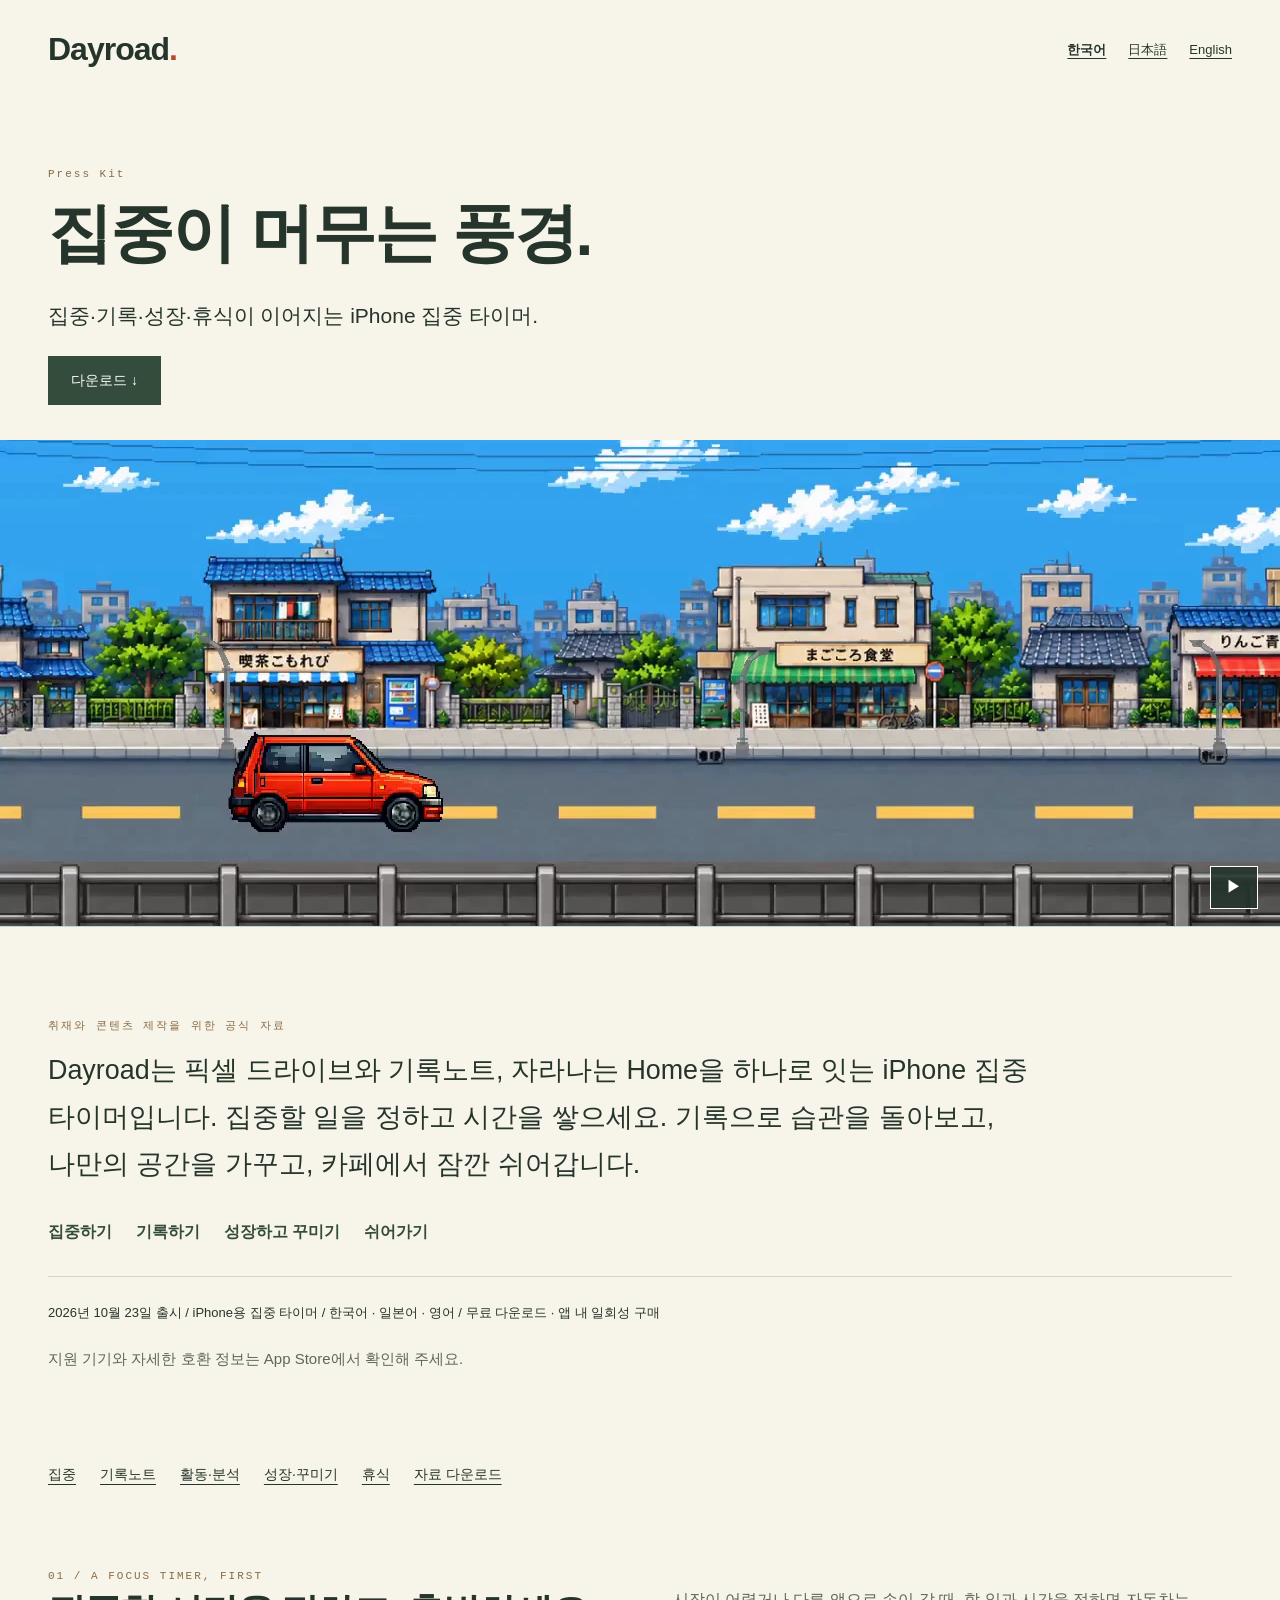
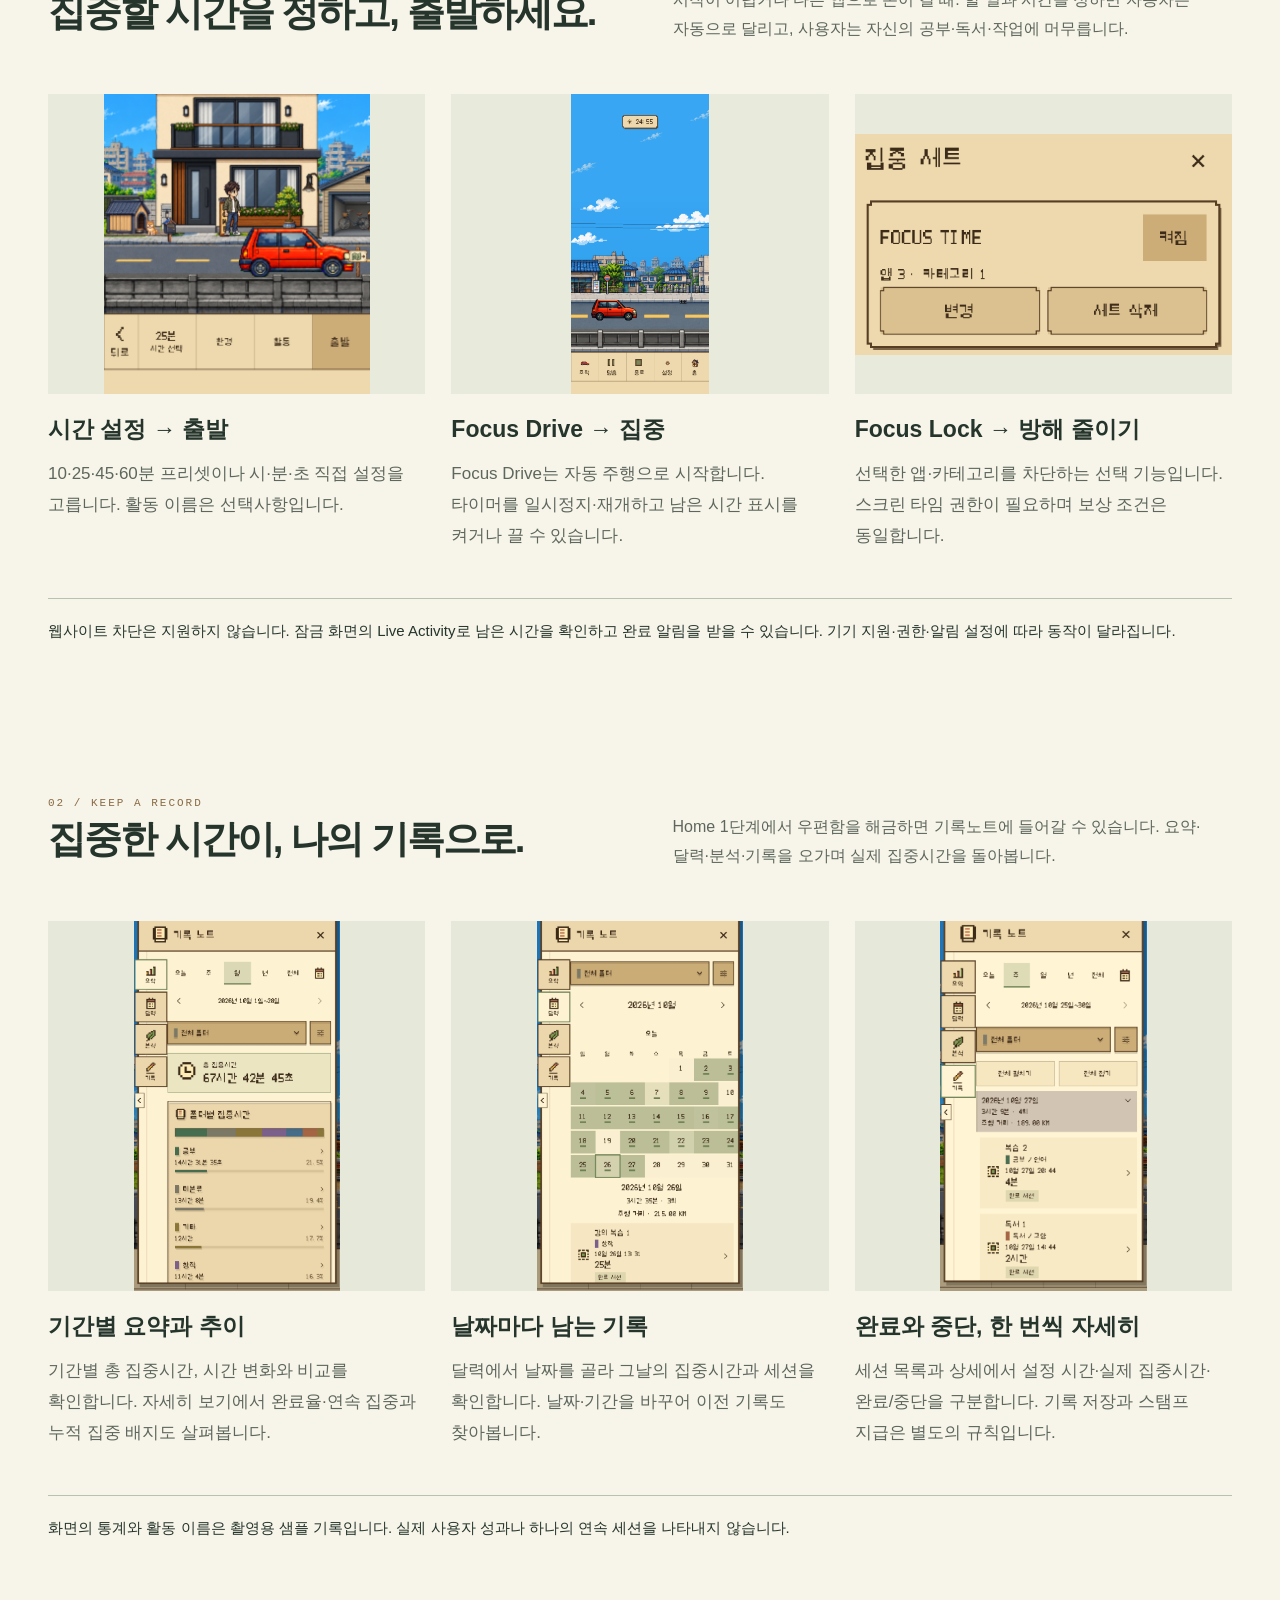
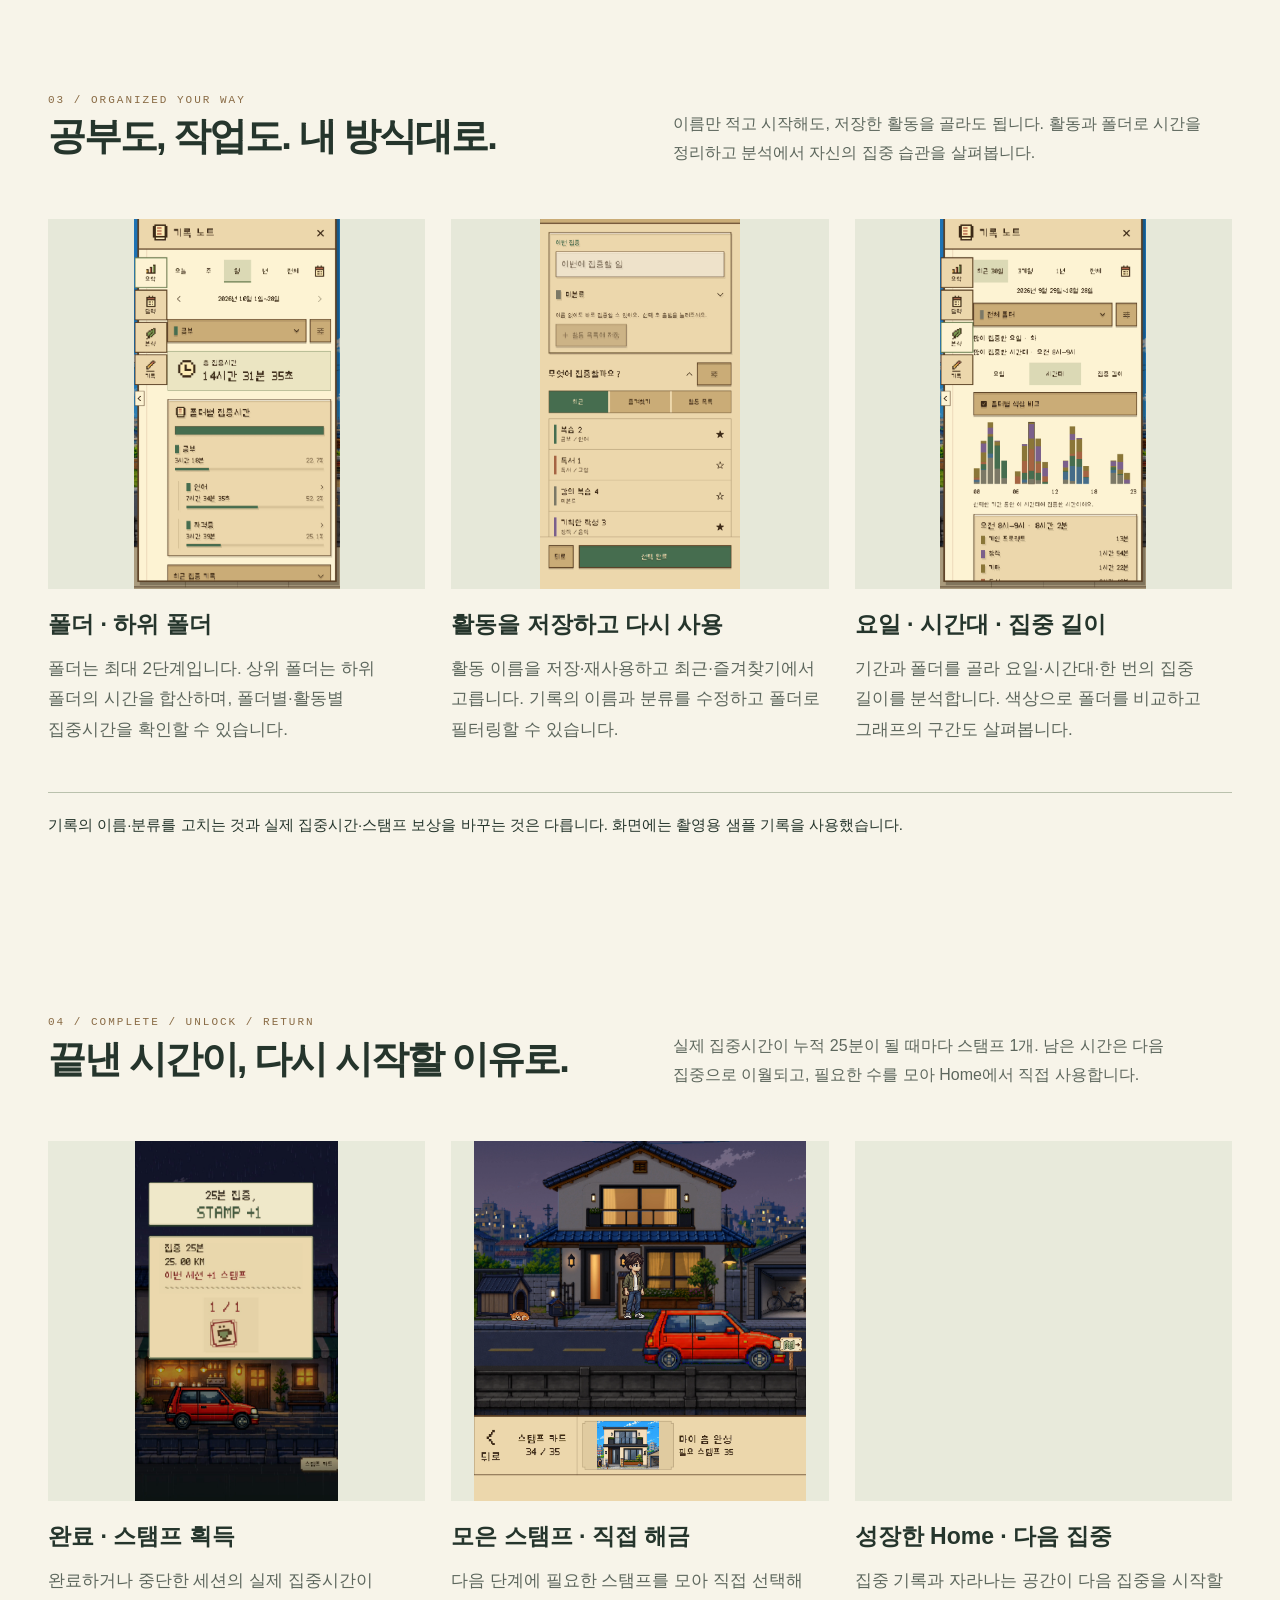
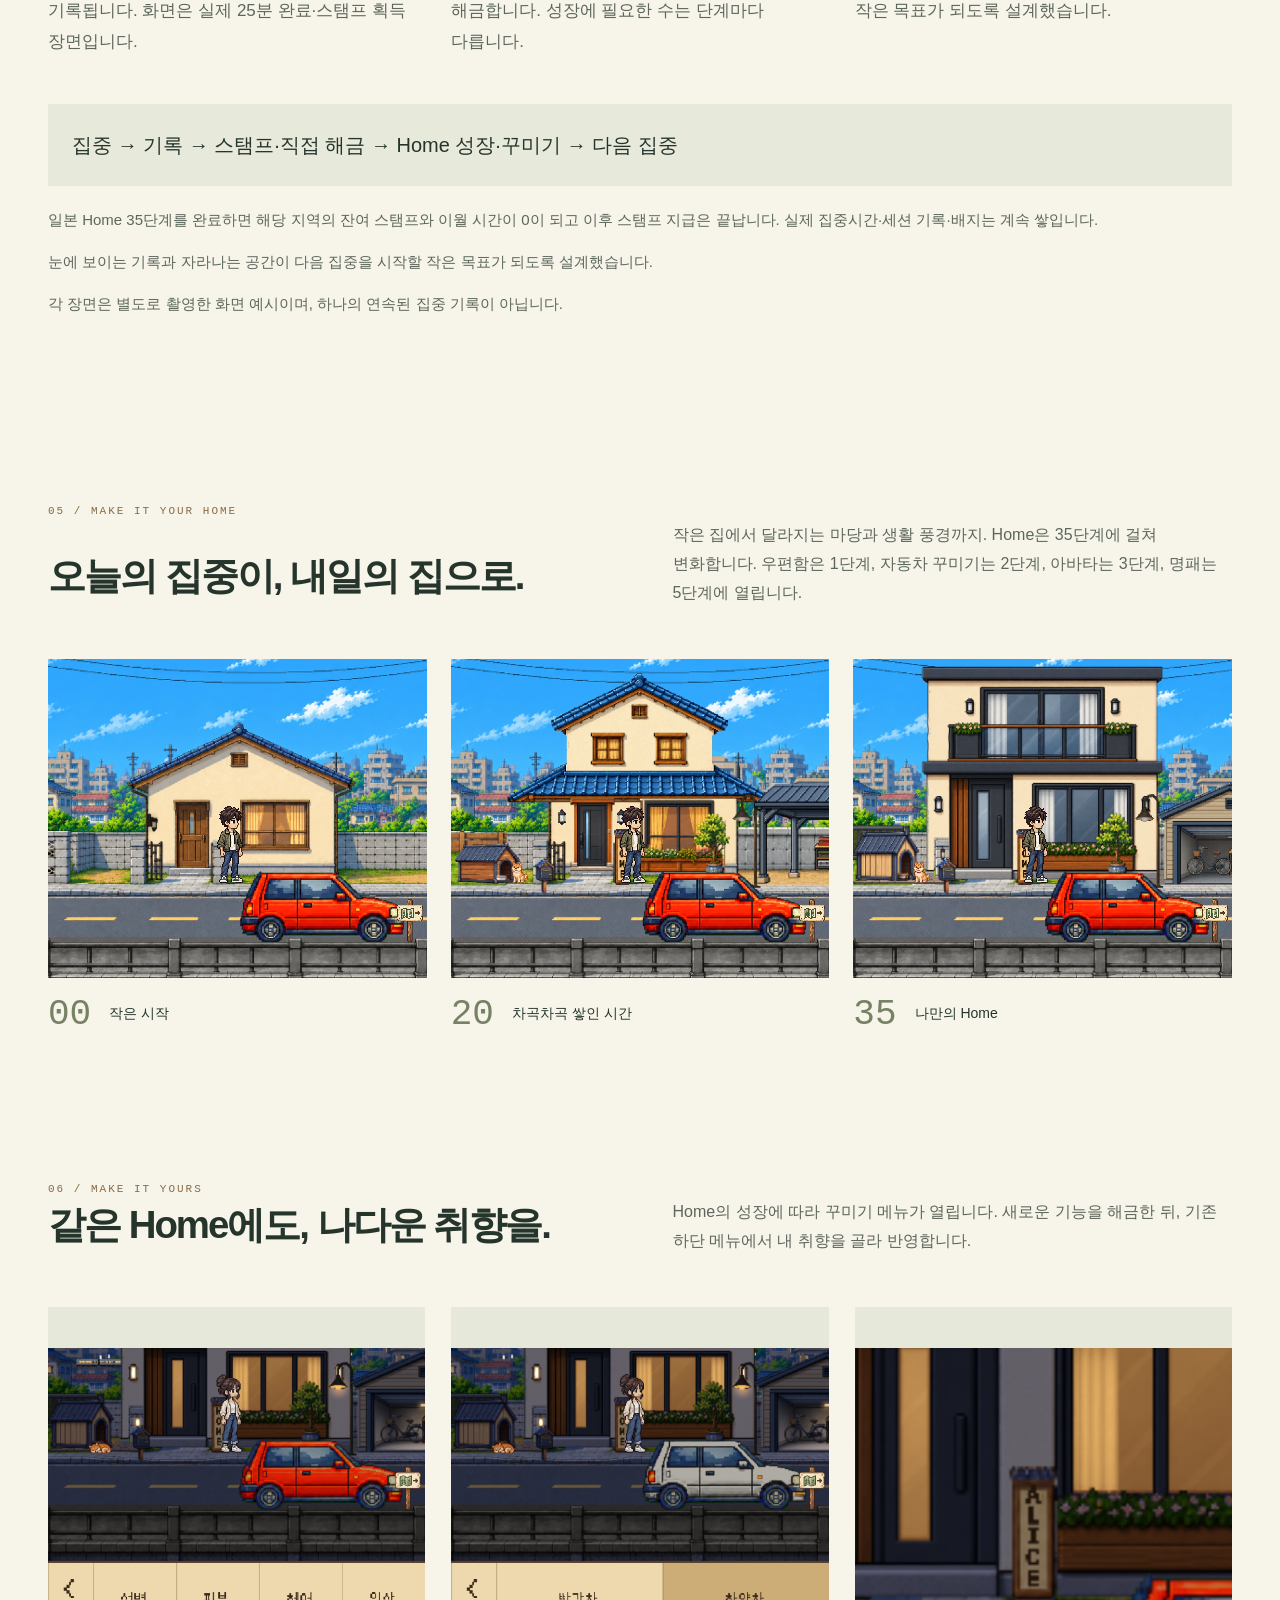
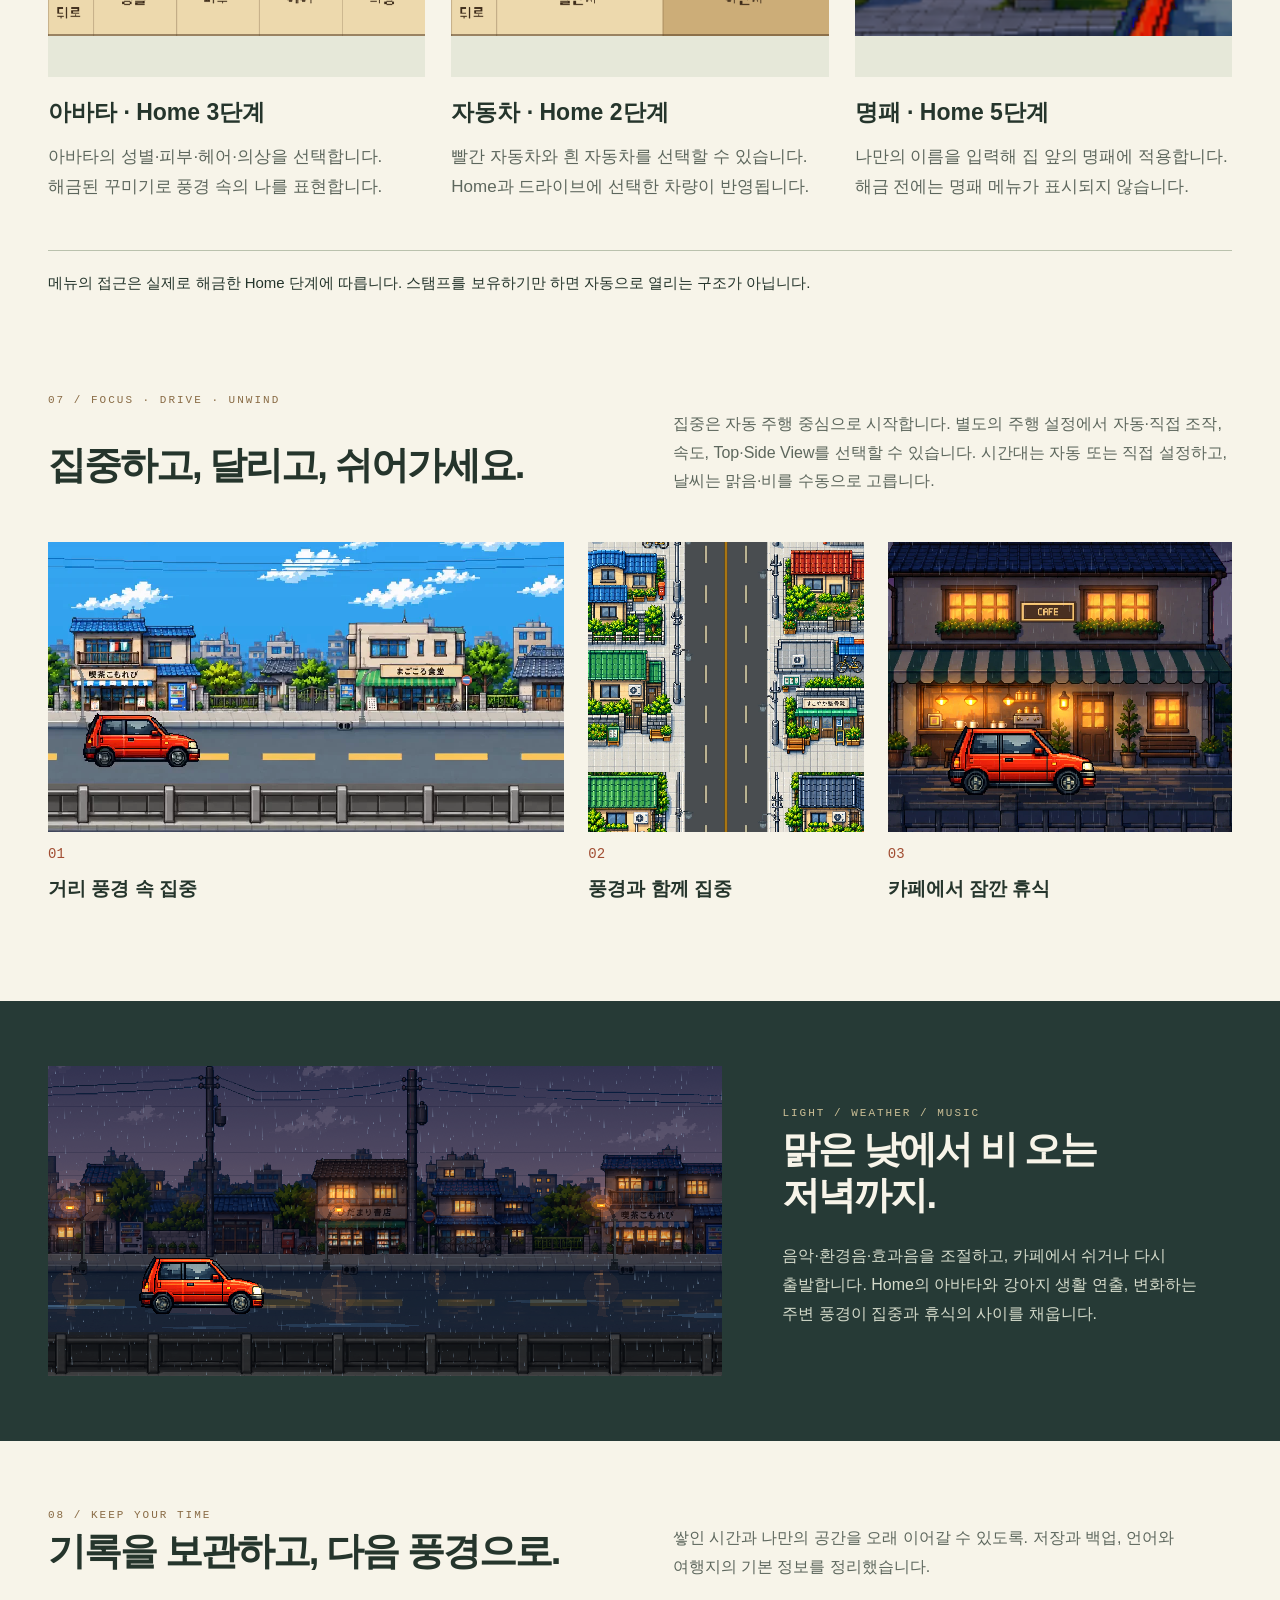
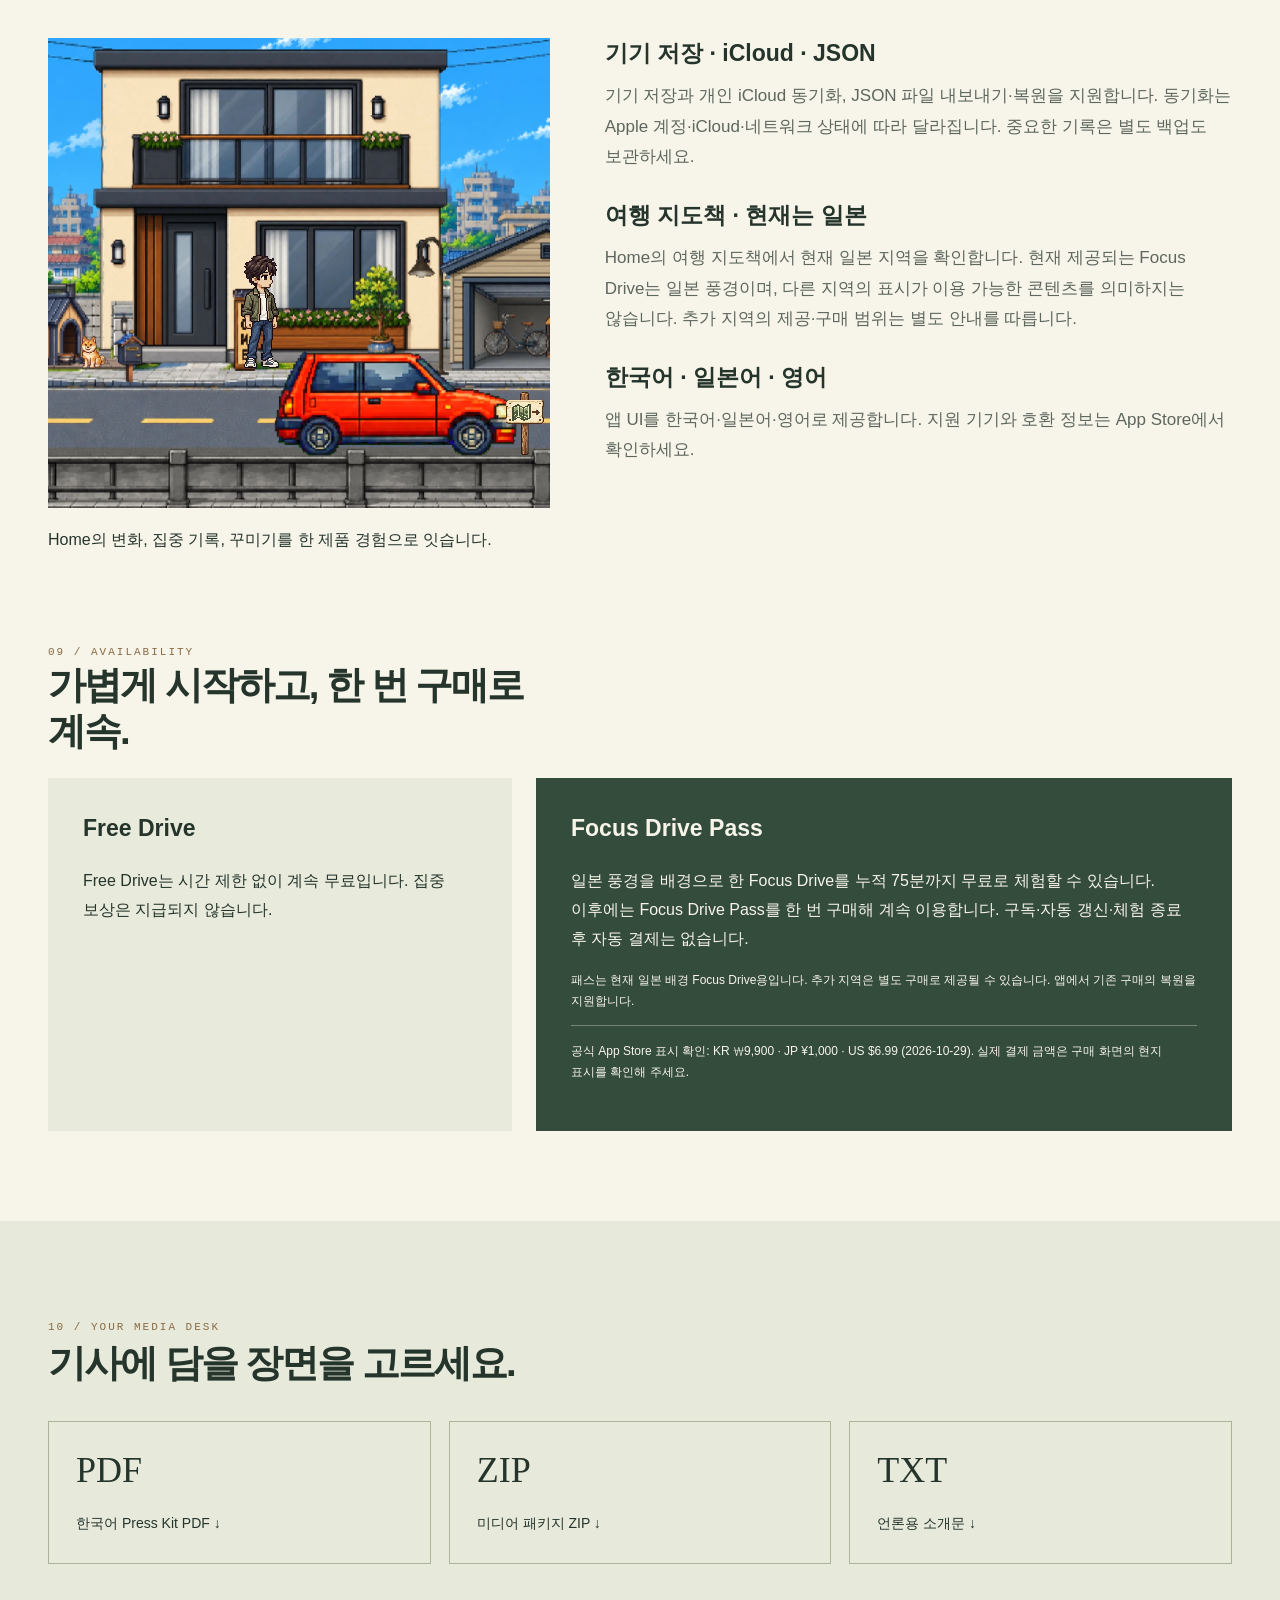
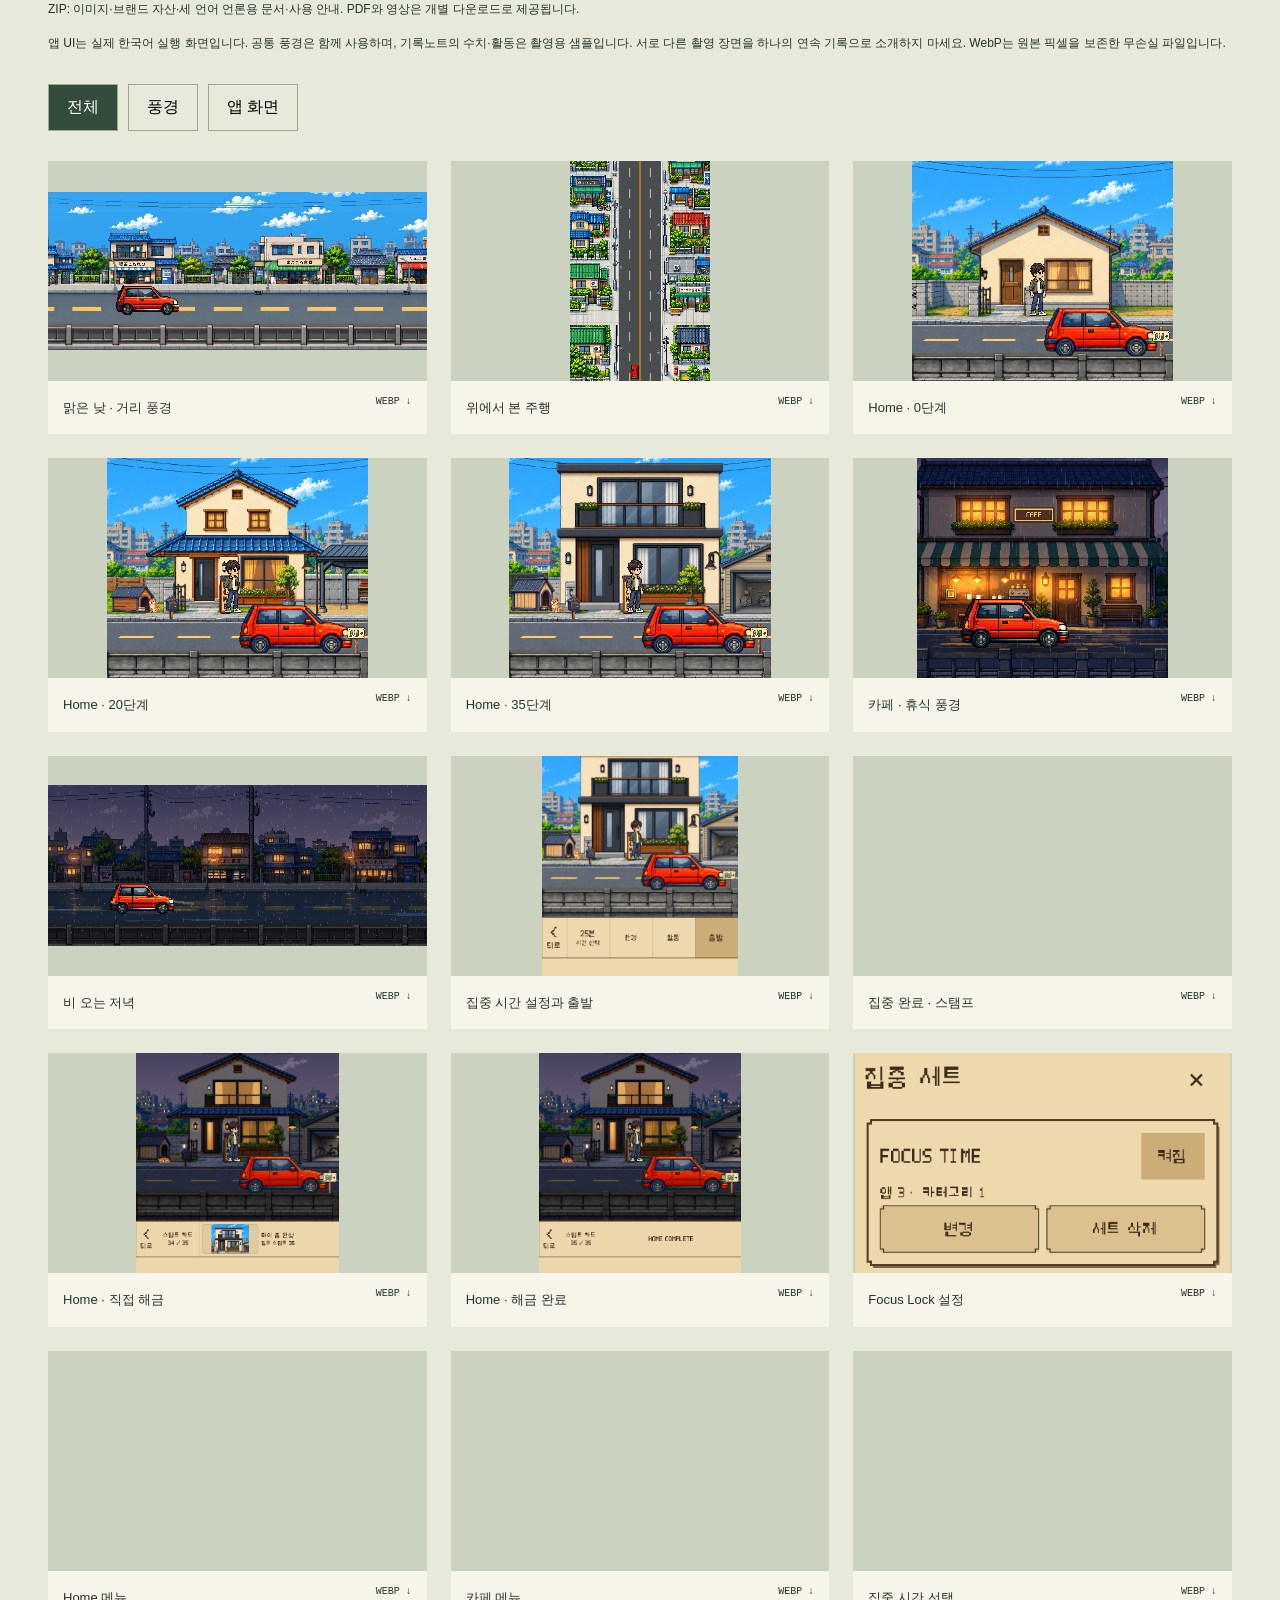
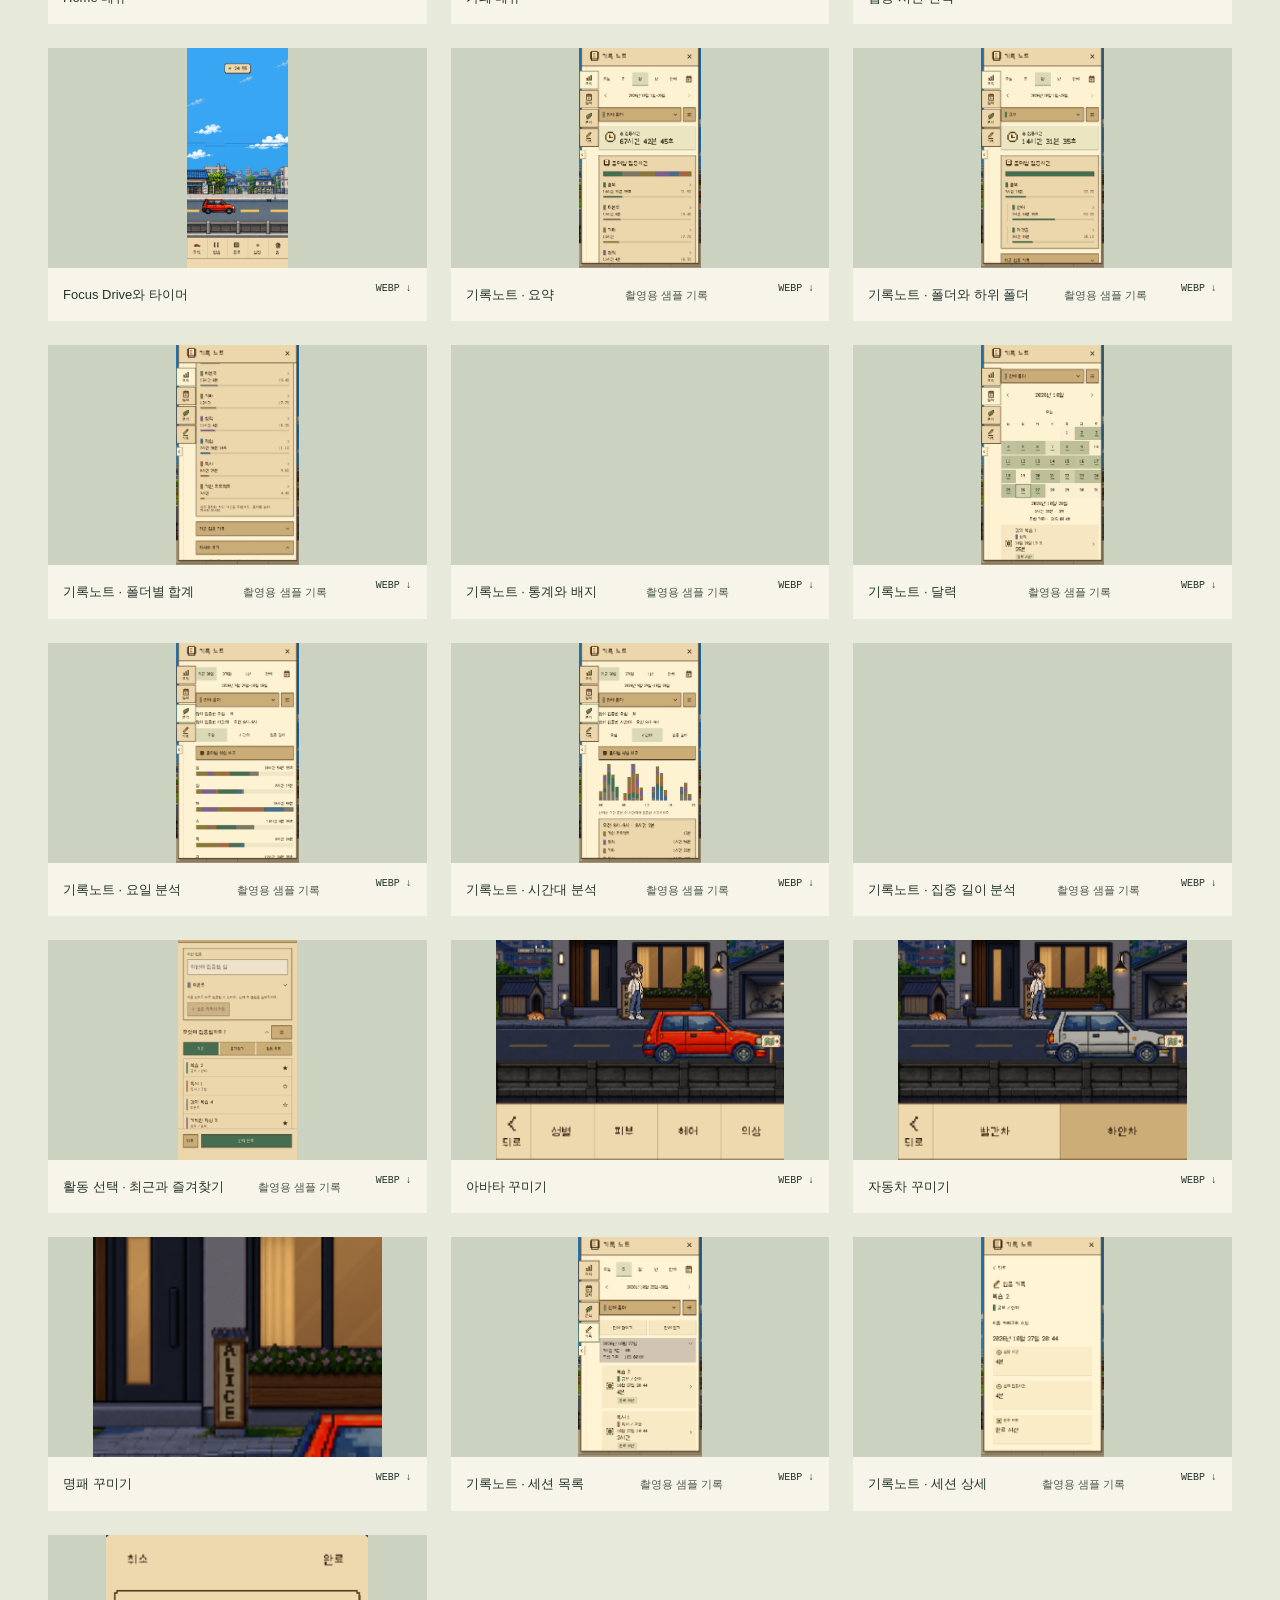
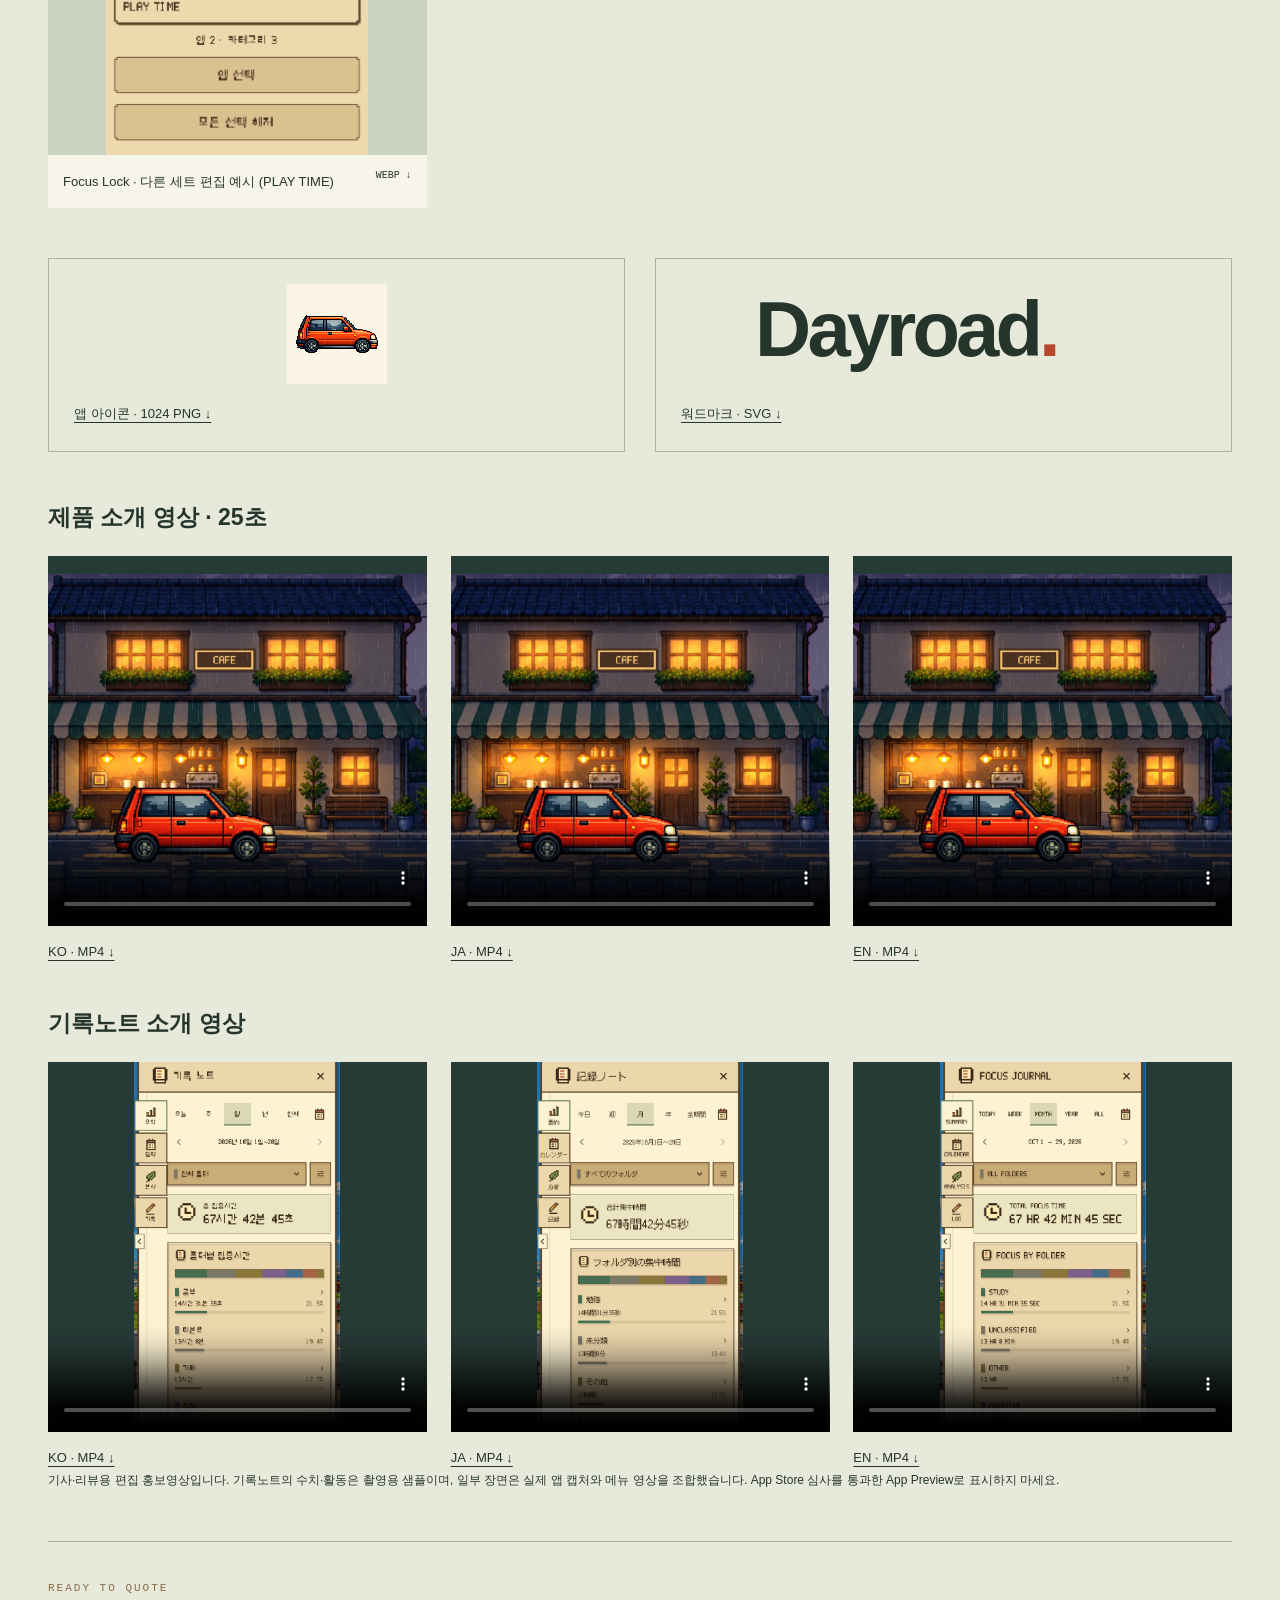
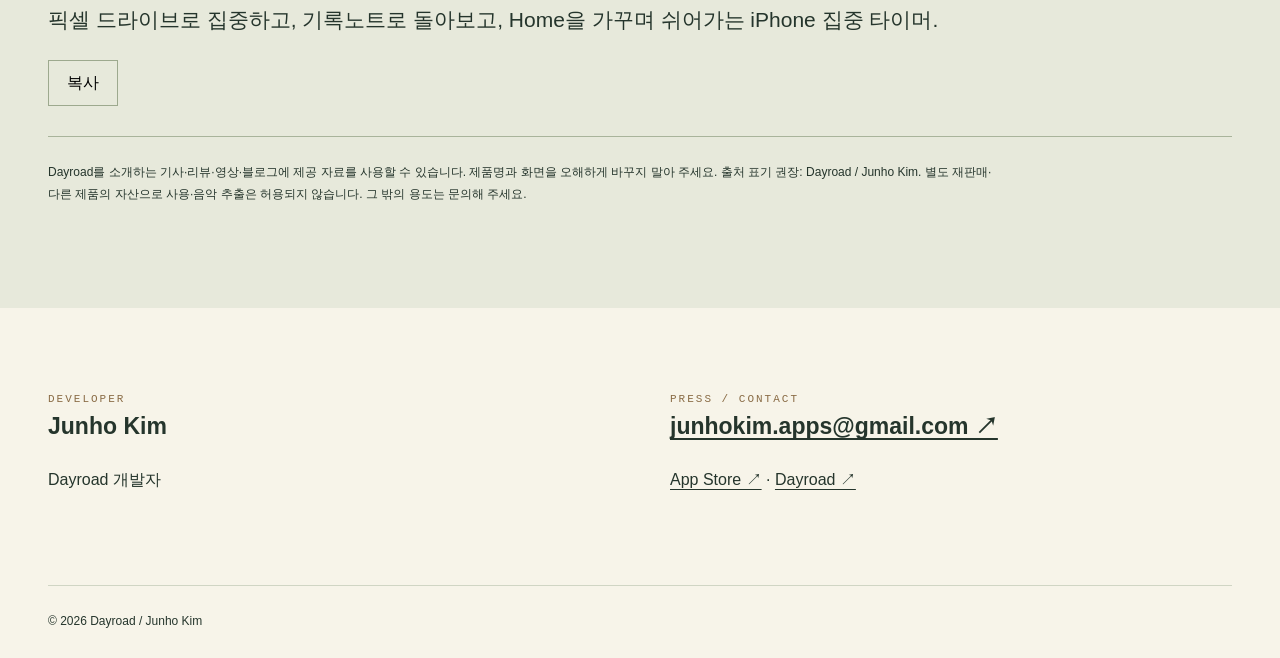
==== commit e03e5e70: "Update localized Focus Lock and customization press images Publish the reviewed physical-device Focu" ====
--- a/presskit/index.html
+++ b/presskit/index.html
@@ -1 +1 @@
-<!doctype html><html lang="ko"><head><meta charset="utf-8"><meta name="viewport" content="width=device-width,initial-scale=1"><title>Dayroad — Press Kit</title><meta name="description" content="픽셀 드라이브로 집중하고, 기록노트로 돌아보고, Home을 가꾸며 쉬어가는 iPhone 집중 타이머."><meta name="theme-color" content="#f7f4e9"><link rel="icon" href="media/brand/dayroad-icon-1024.png"><link rel="stylesheet" href="web.css"><script src="web.js" defer></script></head><body><a class="skip" href="#main">본문 바로가기</a><header><a class="brand" href="https://junhokimapps.github.io/dayroad-support/">Dayroad<span>.</span></a><nav aria-label="언어 선택"><a href="index.html" lang="ko" aria-current="page">한국어</a><a href="ja.html" lang="ja" >日本語</a><a href="en.html" lang="en" >English</a></nav></header><main id="main"><section class="hero"><div class="hero-copy"><p class="eyebrow">Press Kit</p><h1>집중이 머무는 풍경.</h1><p>집중·기록·성장·휴식이 이어지는 iPhone 집중 타이머.</p><a class="button" href="#downloads">다운로드 ↓</a></div><video autoplay muted loop playsinline poster="media/common/day.webp" preload="metadata" aria-label="Dayroad 픽셀 도시 주행 영상"><source src="videos/drive-day.mp4" type="video/mp4"></video><button id="motion" class="motion" data-play-label="주행 영상 재생" data-pause-label="주행 영상 일시 정지" aria-label="주행 영상 일시 정지" aria-pressed="true">Ⅱ</button></section><section class="intro wrap"><p class="eyebrow">취재와 콘텐츠 제작을 위한 공식 자료</p><p class="large">Dayroad는 픽셀 드라이브와 기록노트, 자라나는 Home을 하나로 잇는 iPhone 집중 타이머입니다. 집중할 일을 정하고 시간을 쌓으세요. 기록으로 습관을 돌아보고, 나만의 공간을 가꾸고, 카페에서 잠깐 쉬어갑니다.</p><div class="pillars"><span>집중하기</span><span>기록하기</span><span>성장하고 꾸미기</span><span>쉬어가기</span></div><div class="fact-line">2026년 10월 23일 출시 / iPhone용 집중 타이머 / 한국어 · 일본어 · 영어 / 무료 다운로드 · 앱 내 일회성 구매</div><p class="device-note">지원 기기와 자세한 호환 정보는 App Store에서 확인해 주세요.</p></section><nav class="section-nav wrap" aria-label="제품 소개 목차"><a href="#focus">집중</a><a href="#journal">기록노트</a><a href="#library">활동·분석</a><a href="#growth">성장·꾸미기</a><a href="#relax">휴식</a><a href="#downloads">자료 다운로드</a></nav><section class="focus-web wrap" id="focus"><div class="heading"><span class="eyebrow">01 / A FOCUS TIMER, FIRST</span><h2>집중할 시간을 정하고, 출발하세요.</h2><p>시작이 어렵거나 다른 앱으로 손이 갈 때. 할 일과 시간을 정하면 자동차는 자동으로 달리고, 사용자는 자신의 공부·독서·작업에 머무릅니다.</p></div><div class="functional-cards"><article><img class="" src="media/screenshots/ko/focus-start.webp" alt="Dayroad 실제 이미지: 집중 시간 설정과 출발" width="1080" height="1217" loading="lazy" decoding="async"><h3>시간 설정 → 출발</h3><p>10·25·45·60분 프리셋이나 시·분·초 직접 설정을 고릅니다. 활동 이름은 선택사항입니다.</p></article><article><img class="" src="media/screenshots/ko/drive.webp" alt="Dayroad 실제 이미지: Focus Drive와 타이머" width="1080" height="2340" loading="lazy" decoding="async"><h3>Focus Drive → 집중</h3><p>Focus Drive는 자동 주행으로 시작합니다. 타이머를 일시정지·재개하고 남은 시간 표시를 켜거나 끌 수 있습니다.</p></article><article><img class="" src="media/screenshots/ko/focus-lock.webp" alt="Dayroad 실제 이미지: Focus Lock 설정" width="1320" height="1348" loading="lazy" decoding="async"><h3>Focus Lock → 방해 줄이기</h3><p>선택한 앱·카테고리를 차단하는 선택 기능입니다. 스크린 타임 권한이 필요하며 보상 조건은 동일합니다.</p></article></div><p class="support-note">웹사이트 차단은 지원하지 않습니다. 잠금 화면의 Live Activity로 남은 시간을 확인하고 완료 알림을 받을 수 있습니다. 기기 지원·권한·알림 설정에 따라 동작이 달라집니다.</p></section><section class="product-feature journal-web wrap" id="journal"><div class="heading"><span class="eyebrow">02 / KEEP A RECORD</span><h2>집중한 시간이, 나의 기록으로.</h2><p>Home 1단계에서 우편함을 해금하면 기록노트에 들어갈 수 있습니다. 요약·달력·분석·기록을 오가며 실제 집중시간을 돌아봅니다.</p></div><div class="functional-cards editorial-cards"><article><img class="" src="media/screenshots/ko/journal-summary.webp" alt="Dayroad 실제 이미지: 기록노트 · 요약" width="1206" height="2163" loading="lazy" decoding="async"><h3>기간별 요약과 추이</h3><p>기간별 총 집중시간, 시간 변화와 비교를 확인합니다. 자세히 보기에서 완료율·연속 집중과 누적 집중 배지도 살펴봅니다.</p></article><article><img class="" src="media/screenshots/ko/journal-calendar.webp" alt="Dayroad 실제 이미지: 기록노트 · 달력" width="1206" height="2163" loading="lazy" decoding="async"><h3>날짜마다 남는 기록</h3><p>달력에서 날짜를 골라 그날의 집중시간과 세션을 확인합니다. 날짜·기간을 바꾸어 이전 기록도 찾아봅니다.</p></article><article><img class="" src="media/screenshots/ko/journal-log.webp" alt="Dayroad 실제 이미지: 기록노트 · 세션 목록" width="1080" height="1930" loading="lazy" decoding="async"><h3>완료와 중단, 한 번씩 자세히</h3><p>세션 목록과 상세에서 설정 시간·실제 집중시간·완료/중단을 구분합니다. 기록 저장과 스탬프 지급은 별도의 규칙입니다.</p></article></div><p class="support-note">화면의 통계와 활동 이름은 촬영용 샘플 기록입니다. 실제 사용자 성과나 하나의 연속 세션을 나타내지 않습니다.</p></section><section class="product-feature library-web wrap" id="library"><div class="heading"><span class="eyebrow">03 / ORGANIZED YOUR WAY</span><h2>공부도, 작업도. 내 방식대로.</h2><p>이름만 적고 시작해도, 저장한 활동을 골라도 됩니다. 활동과 폴더로 시간을 정리하고 분석에서 자신의 집중 습관을 살펴봅니다.</p></div><div class="functional-cards editorial-cards"><article><img class="" src="media/screenshots/ko/journal-folders.webp" alt="Dayroad 실제 이미지: 기록노트 · 폴더와 하위 폴더" width="1206" height="2163" loading="lazy" decoding="async"><h3>폴더 · 하위 폴더</h3><p>폴더는 최대 2단계입니다. 상위 폴더는 하위 폴더의 시간을 합산하며, 폴더별·활동별 집중시간을 확인할 수 있습니다.</p></article><article><img class="" src="media/screenshots/ko/activity.webp" alt="Dayroad 실제 이미지: 활동 선택 · 최근과 즐겨찾기" width="1206" height="2229" loading="lazy" decoding="async"><h3>활동을 저장하고 다시 사용</h3><p>활동 이름을 저장·재사용하고 최근·즐겨찾기에서 고릅니다. 기록의 이름과 분류를 수정하고 폴더로 필터링할 수 있습니다.</p></article><article><img class="" src="media/screenshots/ko/journal-hours.webp" alt="Dayroad 실제 이미지: 기록노트 · 시간대 분석" width="1206" height="2163" loading="lazy" decoding="async"><h3>요일 · 시간대 · 집중 길이</h3><p>기간과 폴더를 골라 요일·시간대·한 번의 집중 길이를 분석합니다. 색상으로 폴더를 비교하고 그래프의 구간도 살펴봅니다.</p></article></div><p class="support-note">기록의 이름·분류를 고치는 것과 실제 집중시간·스탬프 보상을 바꾸는 것은 다릅니다. 화면에는 촬영용 샘플 기록을 사용했습니다.</p></section><section class="cycle-web wrap"><div class="heading"><span class="eyebrow">04 / COMPLETE / UNLOCK / RETURN</span><h2>끝낸 시간이, 다시 시작할 이유로.</h2><p>실제 집중시간이 누적 25분이 될 때마다 스탬프 1개. 남은 시간은 다음 집중으로 이월되고, 필요한 수를 모아 Home에서 직접 사용합니다.</p></div><div class="functional-cards cycle-cards"><article><img class="" src="media/screenshots/ko/stamp-complete.webp" alt="Dayroad 실제 이미지: 집중 완료 · 스탬프" width="1080" height="1920" loading="lazy" decoding="async"><h3>완료 · 스탬프 획득</h3><p>완료하거나 중단한 세션의 실제 집중시간이 기록됩니다. 화면은 실제 25분 완료·스탬프 획득 장면입니다.</p></article><article><img class="" src="media/screenshots/ko/manual-unlock.webp" alt="Dayroad 실제 이미지: Home · 직접 해금" width="1320" height="1434" loading="lazy" decoding="async"><h3>모은 스탬프 · 직접 해금</h3><p>다음 단계에 필요한 스탬프를 모아 직접 선택해 해금합니다. 성장에 필요한 수는 단계마다 다릅니다.</p></article><article><img class="" src="media/screenshots/ko/unlock-complete.webp" alt="Dayroad 실제 이미지: Home · 해금 완료" width="1320" height="1434" loading="lazy" decoding="async"><h3>성장한 Home · 다음 집중</h3><p>집중 기록과 자라나는 공간이 다음 집중을 시작할 작은 목표가 되도록 설계했습니다.</p></article></div><p class="loop-line">집중 → 기록 → 스탬프·직접 해금 → Home 성장·꾸미기 → 다음 집중</p><p class="reward-note">일본 Home 35단계를 완료하면 해당 지역의 잔여 스탬프와 이월 시간이 0이 되고 이후 스탬프 지급은 끝납니다. 실제 집중시간·세션 기록·배지는 계속 쌓입니다.</p><p class="intent">눈에 보이는 기록과 자라나는 공간이 다음 집중을 시작할 작은 목표가 되도록 설계했습니다.</p><p class="reward-note">각 장면은 별도로 촬영한 화면 예시이며, 하나의 연속된 집중 기록이 아닙니다.</p></section><section class="growth wrap" id="growth"><div class="heading"><span class="eyebrow">05 / MAKE IT YOUR HOME</span><h2>오늘의 집중이, 내일의 집으로.</h2><p>작은 집에서 달라지는 마당과 생활 풍경까지. Home은 35단계에 걸쳐 변화합니다. 우편함은 1단계, 자동차 꾸미기는 2단계, 아바타는 3단계, 명패는 5단계에 열립니다.</p></div><div class="stages"><figure><img class="" src="media/common/home-00.webp" alt="Dayroad 실제 이미지: Home · 0단계" width="1320" height="1112" loading="lazy" decoding="async"><figcaption><b>00</b> 작은 시작</figcaption></figure><figure><img class="" src="media/common/home-20.webp" alt="Dayroad 실제 이미지: Home · 20단계" width="1320" height="1112" loading="lazy" decoding="async"><figcaption><b>20</b> 차곡차곡 쌓인 시간</figcaption></figure><figure><img class="" src="media/common/home-35.webp" alt="Dayroad 실제 이미지: Home · 35단계" width="1320" height="1112" loading="lazy" decoding="async"><figcaption><b>35</b> 나만의 Home</figcaption></figure></div></section><section class="product-feature custom-web wrap" id="custom"><div class="heading"><span class="eyebrow">06 / MAKE IT YOURS</span><h2>같은 Home에도, 나다운 취향을.</h2><p>Home의 성장에 따라 꾸미기 메뉴가 열립니다. 새로운 기능을 해금한 뒤, 기존 하단 메뉴에서 내 취향을 골라 반영합니다.</p></div><div class="functional-cards editorial-cards"><article><img class="" src="media/screenshots/ko/avatar.webp" alt="Dayroad 실제 이미지: 아바타 꾸미기" width="1080" height="1217" loading="lazy" decoding="async"><h3>아바타 · Home 3단계</h3><p>아바타의 성별·피부·헤어·의상을 선택합니다. 해금된 꾸미기로 풍경 속의 나를 표현합니다.</p></article><article><img class="" src="media/screenshots/ko/vehicle.webp" alt="Dayroad 실제 이미지: 자동차 꾸미기" width="1080" height="1217" loading="lazy" decoding="async"><h3>자동차 · Home 2단계</h3><p>빨간 자동차와 흰 자동차를 선택할 수 있습니다. Home과 드라이브에 선택한 차량이 반영됩니다.</p></article><article><img class="" src="media/screenshots/ko/nameplate.webp" alt="Dayroad 실제 이미지: 명패 꾸미기" width="1080" height="1217" loading="lazy" decoding="async"><h3>명패 · Home 5단계</h3><p>나만의 이름을 입력해 집 앞의 명패에 적용합니다. 해금 전에는 명패 메뉴가 표시되지 않습니다.</p></article></div><p class="support-note">메뉴의 접근은 실제로 해금한 Home 단계에 따릅니다. 스탬프를 보유하기만 하면 자동으로 열리는 구조가 아닙니다.</p></section><section class="experience wrap" id="relax"><div class="heading"><span class="eyebrow">07 / FOCUS · DRIVE · UNWIND</span><h2>집중하고, 달리고, 쉬어가세요.</h2><p>집중은 자동 주행 중심으로 시작합니다. 별도의 주행 설정에서 자동·직접 조작, 속도, Top·Side View를 선택할 수 있습니다. 시간대는 자동 또는 직접 설정하고, 날씨는 맑음·비를 수동으로 고릅니다.</p></div><div class="steps"><article><img class="" src="media/common/day.webp" alt="Dayroad 실제 이미지: 맑은 낮 · 거리 풍경" width="1280" height="534" loading="lazy" decoding="async"><span>01</span><h3>거리 풍경 속 집중</h3></article><article><img class="" src="media/common/top.webp" alt="Dayroad 실제 이미지: 위에서 본 주행" width="959" height="1500" loading="lazy" decoding="async"><span>02</span><h3>풍경과 함께 집중</h3></article><article><img class="" src="media/common/cafe.webp" alt="Dayroad 실제 이미지: 카페 · 휴식 풍경" width="1000" height="878" loading="lazy" decoding="async"><span>03</span><h3>카페에서 잠깐 휴식</h3></article></div></section><section class="weather"><div class="wrap weather-inner"><div><img class="" src="media/common/rain.webp" alt="Dayroad 실제 이미지: 비 오는 저녁" width="2610" height="1109" loading="lazy" decoding="async"></div><article><span class="eyebrow">LIGHT / WEATHER / MUSIC</span><h2>맑은 낮에서 비 오는 저녁까지.</h2><p>음악·환경음·효과음을 조절하고, 카페에서 쉬거나 다시 출발합니다. Home의 아바타와 강아지 생활 연출, 변화하는 주변 풍경이 집중과 휴식의 사이를 채웁니다.</p></article></div></section><section class="product-data wrap" id="data"><div class="heading"><span class="eyebrow">08 / KEEP YOUR TIME</span><h2>기록을 보관하고, 다음 풍경으로.</h2><p>쌓인 시간과 나만의 공간을 오래 이어갈 수 있도록. 저장과 백업, 언어와 여행지의 기본 정보를 정리했습니다.</p></div><div class="data-grid"><figure><img class="" src="media/common/home-35.webp" alt="Dayroad 실제 이미지: Home · 35단계" width="1320" height="1112" loading="lazy" decoding="async"><figcaption>Home의 변화, 집중 기록, 꾸미기를 한 제품 경험으로 잇습니다.</figcaption></figure><div><article><h3>기기 저장 · iCloud · JSON</h3><p>기기 저장과 개인 iCloud 동기화, JSON 파일 내보내기·복원을 지원합니다. 동기화는 Apple 계정·iCloud·네트워크 상태에 따라 달라집니다. 중요한 기록은 별도 백업도 보관하세요.</p></article><article><h3>여행 지도책 · 현재는 일본</h3><p>Home의 여행 지도책에서 현재 일본 지역을 확인합니다. 현재 제공되는 Focus Drive는 일본 풍경이며, 다른 지역의 표시가 이용 가능한 콘텐츠를 의미하지는 않습니다. 추가 지역의 제공·구매 범위는 별도 안내를 따릅니다.</p></article><article><h3>한국어 · 일본어 · 영어</h3><p>앱 UI를 한국어·일본어·영어로 제공합니다. 지원 기기와 호환 정보는 App Store에서 확인하세요.</p></article></div></div></section><section class="availability wrap"><div class="heading"><span class="eyebrow">09 / AVAILABILITY</span><h2>가볍게 시작하고, 한 번 구매로 계속.</h2></div><div class="pricegrid"><article><h3>Free Drive</h3><p>Free Drive는 시간 제한 없이 계속 무료입니다. 집중 보상은 지급되지 않습니다.</p></article><article><h3>Focus Drive Pass</h3><p>일본 풍경을 배경으로 한 Focus Drive를 누적 75분까지 무료로 체험할 수 있습니다. 이후에는 Focus Drive Pass를 한 번 구매해 계속 이용합니다. 구독·자동 갱신·체험 종료 후 자동 결제는 없습니다.</p><p class="small">패스는 현재 일본 배경 Focus Drive용입니다. 추가 지역은 별도 구매로 제공될 수 있습니다. 앱에서 기존 구매의 복원을 지원합니다.</p><p class="small prices">공식 App Store 표시 확인: KR ₩9,900 · JP ¥1,000 · US $6.99 (2026-10-29). 실제 결제 금액은 구매 화면의 현지 표시를 확인해 주세요.</p></article></div></section><section class="downloads" id="downloads"><div class="wrap"><span class="eyebrow">10 / YOUR MEDIA DESK</span><h2>기사에 담을 장면을 고르세요.</h2><div class="download-grid"><a href="downloads/Dayroad-Press-Kit-KO.pdf" download><b>PDF</b>한국어 Press Kit PDF ↓</a><a href="downloads/Dayroad-Media-Package.zip" download><b>ZIP</b>미디어 패키지 ZIP ↓</a><a href="downloads/Dayroad-Press-Copy-KO.txt" download><b>TXT</b>언론용 소개문 ↓</a></div><p class="small">ZIP: 이미지·브랜드 자산·세 언어 언론용 문서·사용 안내. PDF와 영상은 개별 다운로드로 제공됩니다.</p><p class="small">앱 UI는 실제 한국어 실행 화면입니다. 공통 풍경은 함께 사용하며, 기록노트의 수치·활동은 촬영용 샘플입니다. 서로 다른 촬영 장면을 하나의 연속 기록으로 소개하지 마세요. WebP는 원본 픽셀을 보존한 무손실 파일입니다.</p><div class="filters" role="group" aria-label="이미지 분류"><button data-filter="all" aria-pressed="true">전체</button><button data-filter="scenes" aria-pressed="false">풍경</button><button data-filter="screenshots" aria-pressed="false">앱 화면</button></div><div class="gallery"><a class="asset" data-kind="scenes" href="media/common/day.webp" download="Dayroad-Common-day.webp"><img class="" src="media/common/day.webp" alt="Dayroad 실제 이미지: 맑은 낮 · 거리 풍경" width="1280" height="534" loading="lazy" decoding="async"><span>맑은 낮 · 거리 풍경<small>WEBP ↓</small></span></a><a class="asset" data-kind="scenes" href="media/common/top.webp" download="Dayroad-Common-top.webp"><img class="" src="media/common/top.webp" alt="Dayroad 실제 이미지: 위에서 본 주행" width="959" height="1500" loading="lazy" decoding="async"><span>위에서 본 주행<small>WEBP ↓</small></span></a><a class="asset" data-kind="scenes" href="media/common/home-00.webp" download="Dayroad-Common-home-00.webp"><img class="" src="media/common/home-00.webp" alt="Dayroad 실제 이미지: Home · 0단계" width="1320" height="1112" loading="lazy" decoding="async"><span>Home · 0단계<small>WEBP ↓</small></span></a><a class="asset" data-kind="scenes" href="media/common/home-20.webp" download="Dayroad-Common-home-20.webp"><img class="" src="media/common/home-20.webp" alt="Dayroad 실제 이미지: Home · 20단계" width="1320" height="1112" loading="lazy" decoding="async"><span>Home · 20단계<small>WEBP ↓</small></span></a><a class="asset" data-kind="scenes" href="media/common/home-35.webp" download="Dayroad-Common-home-35.webp"><img class="" src="media/common/home-35.webp" alt="Dayroad 실제 이미지: Home · 35단계" width="1320" height="1112" loading="lazy" decoding="async"><span>Home · 35단계<small>WEBP ↓</small></span></a><a class="asset" data-kind="scenes" href="media/common/cafe.webp" download="Dayroad-Common-cafe.webp"><img class="" src="media/common/cafe.webp" alt="Dayroad 실제 이미지: 카페 · 휴식 풍경" width="1000" height="878" loading="lazy" decoding="async"><span>카페 · 휴식 풍경<small>WEBP ↓</small></span></a><a class="asset" data-kind="scenes" href="media/common/rain.webp" download="Dayroad-Common-rain.webp"><img class="" src="media/common/rain.webp" alt="Dayroad 실제 이미지: 비 오는 저녁" width="2610" height="1109" loading="lazy" decoding="async"><span>비 오는 저녁<small>WEBP ↓</small></span></a><a class="asset" data-kind="screenshots" href="media/screenshots/ko/focus-start.webp" download="Dayroad-KO-focus-start.webp"><img class="" src="media/screenshots/ko/focus-start.webp" alt="Dayroad 실제 이미지: 집중 시간 설정과 출발" width="1080" height="1217" loading="lazy" decoding="async"><span>집중 시간 설정과 출발<small>WEBP ↓</small></span></a><a class="asset" data-kind="screenshots" href="media/screenshots/ko/stamp-complete.webp" download="Dayroad-KO-stamp-complete.webp"><img class="" src="media/screenshots/ko/stamp-complete.webp" alt="Dayroad 실제 이미지: 집중 완료 · 스탬프" width="1080" height="1920" loading="lazy" decoding="async"><span>집중 완료 · 스탬프<small>WEBP ↓</small></span></a><a class="asset" data-kind="screenshots" href="media/screenshots/ko/manual-unlock.webp" download="Dayroad-KO-manual-unlock.webp"><img class="" src="media/screenshots/ko/manual-unlock.webp" alt="Dayroad 실제 이미지: Home · 직접 해금" width="1320" height="1434" loading="lazy" decoding="async"><span>Home · 직접 해금<small>WEBP ↓</small></span></a><a class="asset" data-kind="screenshots" href="media/screenshots/ko/unlock-complete.webp" download="Dayroad-KO-unlock-complete.webp"><img class="" src="media/screenshots/ko/unlock-complete.webp" alt="Dayroad 실제 이미지: Home · 해금 완료" width="1320" height="1434" loading="lazy" decoding="async"><span>Home · 해금 완료<small>WEBP ↓</small></span></a><a class="asset" data-kind="screenshots" href="media/screenshots/ko/focus-lock.webp" download="Dayroad-KO-focus-lock.webp"><img class="" src="media/screenshots/ko/focus-lock.webp" alt="Dayroad 실제 이미지: Focus Lock 설정" width="1320" height="1348" loading="lazy" decoding="async"><span>Focus Lock 설정<small>WEBP ↓</small></span></a><a class="asset" data-kind="screenshots" href="media/screenshots/ko/home-menu.webp" download="Dayroad-KO-home-menu.webp"><img class="" src="media/screenshots/ko/home-menu.webp" alt="Dayroad 실제 이미지: Home 메뉴" width="1320" height="2151" loading="lazy" decoding="async"><span>Home 메뉴<small>WEBP ↓</small></span></a><a class="asset" data-kind="screenshots" href="media/screenshots/ko/cafe-menu.webp" download="Dayroad-KO-cafe-menu.webp"><img class="" src="media/screenshots/ko/cafe-menu.webp" alt="Dayroad 실제 이미지: 카페 메뉴" width="1320" height="2466" loading="lazy" decoding="async"><span>카페 메뉴<small>WEBP ↓</small></span></a><a class="asset" data-kind="screenshots" href="media/screenshots/ko/time-presets.webp" download="Dayroad-KO-time-presets.webp"><img class="" src="media/screenshots/ko/time-presets.webp" alt="Dayroad 실제 이미지: 집중 시간 선택" width="1080" height="1217" loading="lazy" decoding="async"><span>집중 시간 선택<small>WEBP ↓</small></span></a><a class="asset" data-kind="screenshots" href="media/screenshots/ko/drive.webp" download="Dayroad-KO-drive.webp"><img class="" src="media/screenshots/ko/drive.webp" alt="Dayroad 실제 이미지: Focus Drive와 타이머" width="1080" height="2340" loading="lazy" decoding="async"><span>Focus Drive와 타이머<small>WEBP ↓</small></span></a><a class="asset" data-kind="screenshots" href="media/screenshots/ko/journal-summary.webp" download="Dayroad-KO-journal-summary.webp"><img class="" src="media/screenshots/ko/journal-summary.webp" alt="Dayroad 실제 이미지: 기록노트 · 요약" width="1206" height="2163" loading="lazy" decoding="async"><span>기록노트 · 요약<em class="sample-label">촬영용 샘플 기록</em><small>WEBP ↓</small></span></a><a class="asset" data-kind="screenshots" href="media/screenshots/ko/journal-folders.webp" download="Dayroad-KO-journal-folders.webp"><img class="" src="media/screenshots/ko/journal-folders.webp" alt="Dayroad 실제 이미지: 기록노트 · 폴더와 하위 폴더" width="1206" height="2163" loading="lazy" decoding="async"><span>기록노트 · 폴더와 하위 폴더<em class="sample-label">촬영용 샘플 기록</em><small>WEBP ↓</small></span></a><a class="asset" data-kind="screenshots" href="media/screenshots/ko/journal-folder-totals.webp" download="Dayroad-KO-journal-folder-totals.webp"><img class="" src="media/screenshots/ko/journal-folder-totals.webp" alt="Dayroad 실제 이미지: 기록노트 · 폴더별 합계" width="1206" height="2163" loading="lazy" decoding="async"><span>기록노트 · 폴더별 합계<em class="sample-label">촬영용 샘플 기록</em><small>WEBP ↓</small></span></a><a class="asset" data-kind="screenshots" href="media/screenshots/ko/journal-badges.webp" download="Dayroad-KO-journal-badges.webp"><img class="" src="media/screenshots/ko/journal-badges.webp" alt="Dayroad 실제 이미지: 기록노트 · 통계와 배지" width="1206" height="2163" loading="lazy" decoding="async"><span>기록노트 · 통계와 배지<em class="sample-label">촬영용 샘플 기록</em><small>WEBP ↓</small></span></a><a class="asset" data-kind="screenshots" href="media/screenshots/ko/journal-calendar.webp" download="Dayroad-KO-journal-calendar.webp"><img class="" src="media/screenshots/ko/journal-calendar.webp" alt="Dayroad 실제 이미지: 기록노트 · 달력" width="1206" height="2163" loading="lazy" decoding="async"><span>기록노트 · 달력<em class="sample-label">촬영용 샘플 기록</em><small>WEBP ↓</small></span></a><a class="asset" data-kind="screenshots" href="media/screenshots/ko/journal-weekday.webp" download="Dayroad-KO-journal-weekday.webp"><img class="" src="media/screenshots/ko/journal-weekday.webp" alt="Dayroad 실제 이미지: 기록노트 · 요일 분석" width="1206" height="2163" loading="lazy" decoding="async"><span>기록노트 · 요일 분석<em class="sample-label">촬영용 샘플 기록</em><small>WEBP ↓</small></span></a><a class="asset" data-kind="screenshots" href="media/screenshots/ko/journal-hours.webp" download="Dayroad-KO-journal-hours.webp"><img class="" src="media/screenshots/ko/journal-hours.webp" alt="Dayroad 실제 이미지: 기록노트 · 시간대 분석" width="1206" height="2163" loading="lazy" decoding="async"><span>기록노트 · 시간대 분석<em class="sample-label">촬영용 샘플 기록</em><small>WEBP ↓</small></span></a><a class="asset" data-kind="screenshots" href="media/screenshots/ko/journal-lengths.webp" download="Dayroad-KO-journal-lengths.webp"><img class="" src="media/screenshots/ko/journal-lengths.webp" alt="Dayroad 실제 이미지: 기록노트 · 집중 길이 분석" width="1206" height="2163" loading="lazy" decoding="async"><span>기록노트 · 집중 길이 분석<em class="sample-label">촬영용 샘플 기록</em><small>WEBP ↓</small></span></a><a class="asset" data-kind="screenshots" href="media/screenshots/ko/activity.webp" download="Dayroad-KO-activity.webp"><img class="" src="media/screenshots/ko/activity.webp" alt="Dayroad 실제 이미지: 활동 선택 · 최근과 즐겨찾기" width="1206" height="2229" loading="lazy" decoding="async"><span>활동 선택 · 최근과 즐겨찾기<em class="sample-label">촬영용 샘플 기록</em><small>WEBP ↓</small></span></a><a class="asset" data-kind="screenshots" href="media/screenshots/ko/avatar.webp" download="Dayroad-KO-avatar.webp"><img class="" src="media/screenshots/ko/avatar.webp" alt="Dayroad 실제 이미지: 아바타 꾸미기" width="1080" height="1217" loading="lazy" decoding="async"><span>아바타 꾸미기<small>WEBP ↓</small></span></a><a class="asset" data-kind="screenshots" href="media/screenshots/ko/vehicle.webp" download="Dayroad-KO-vehicle.webp"><img class="" src="media/screenshots/ko/vehicle.webp" alt="Dayroad 실제 이미지: 자동차 꾸미기" width="1080" height="1217" loading="lazy" decoding="async"><span>자동차 꾸미기<small>WEBP ↓</small></span></a><a class="asset" data-kind="screenshots" href="media/screenshots/ko/nameplate.webp" download="Dayroad-KO-nameplate.webp"><img class="" src="media/screenshots/ko/nameplate.webp" alt="Dayroad 실제 이미지: 명패 꾸미기" width="1080" height="1217" loading="lazy" decoding="async"><span>명패 꾸미기<small>WEBP ↓</small></span></a><a class="asset" data-kind="screenshots" href="media/screenshots/ko/journal-log.webp" download="Dayroad-KO-journal-log.webp"><img class="" src="media/screenshots/ko/journal-log.webp" alt="Dayroad 실제 이미지: 기록노트 · 세션 목록" width="1080" height="1930" loading="lazy" decoding="async"><span>기록노트 · 세션 목록<em class="sample-label">촬영용 샘플 기록</em><small>WEBP ↓</small></span></a><a class="asset" data-kind="screenshots" href="media/screenshots/ko/journal-session-detail.webp" download="Dayroad-KO-journal-session-detail.webp"><img class="" src="media/screenshots/ko/journal-session-detail.webp" alt="Dayroad 실제 이미지: 기록노트 · 세션 상세" width="1080" height="1930" loading="lazy" decoding="async"><span>기록노트 · 세션 상세<em class="sample-label">촬영용 샘플 기록</em><small>WEBP ↓</small></span></a></div><div class="brand-assets"><a href="media/brand/dayroad-icon-1024.png" download><img class="" src="media/brand/dayroad-icon-1024.png" alt="Dayroad 실제 이미지: 앱 아이콘" width="1024" height="1024" loading="lazy" decoding="async">앱 아이콘 · 1024 PNG ↓</a><a href="media/brand/dayroad-wordmark.svg" download><img class="" src="media/brand/dayroad-wordmark.svg" alt="Dayroad 실제 이미지: 워드마크" width="720" height="180" loading="lazy" decoding="async">워드마크 · SVG ↓</a></div><h3>제품 소개 영상 · 25초</h3><div class="videos"><article><video controls playsinline preload="none" poster="media/common/cafe.webp" aria-label="한국어 Dayroad 소개 영상"><source src="videos/Dayroad-Preview-KO.mp4" type="video/mp4"></video><a href="videos/Dayroad-Preview-KO.mp4" download>KO · MP4 ↓</a></article><article><video controls playsinline preload="none" poster="media/common/cafe.webp" aria-label="일본어 Dayroad 소개 영상"><source src="videos/Dayroad-Preview-JA.mp4" type="video/mp4"></video><a href="videos/Dayroad-Preview-JA.mp4" download>JA · MP4 ↓</a></article><article><video controls playsinline preload="none" poster="media/common/cafe.webp" aria-label="영어 Dayroad 소개 영상"><source src="videos/Dayroad-Preview-EN.mp4" type="video/mp4"></video><a href="videos/Dayroad-Preview-EN.mp4" download>EN · MP4 ↓</a></article></div><h3 class="journal-film-title">기록노트 소개 영상</h3><div class="videos"><article><video controls playsinline preload="none" poster="media/screenshots/ko/journal-summary.webp" aria-label="기록노트 소개 영상 · 한국어 Dayroad 소개 영상"><source src="videos/Dayroad-Focus-Journal-KO.mp4" type="video/mp4"></video><a href="videos/Dayroad-Focus-Journal-KO.mp4" download>KO · MP4 ↓</a></article><article><video controls playsinline preload="none" poster="media/screenshots/ja/journal-summary.webp" aria-label="기록노트 소개 영상 · 일본어 Dayroad 소개 영상"><source src="videos/Dayroad-Focus-Journal-JA.mp4" type="video/mp4"></video><a href="videos/Dayroad-Focus-Journal-JA.mp4" download>JA · MP4 ↓</a></article><article><video controls playsinline preload="none" poster="media/screenshots/en/journal-summary.webp" aria-label="기록노트 소개 영상 · 영어 Dayroad 소개 영상"><source src="videos/Dayroad-Focus-Journal-EN.mp4" type="video/mp4"></video><a href="videos/Dayroad-Focus-Journal-EN.mp4" download>EN · MP4 ↓</a></article></div><p class="small">기사·리뷰용 편집 홍보영상입니다. 기록노트의 수치·활동은 촬영용 샘플이며, 일부 장면은 실제 앱 캡처와 메뉴 영상을 조합했습니다. App Store 심사를 통과한 App Preview로 표시하지 마세요.</p><div class="copybox"><span class="eyebrow">READY TO QUOTE</span><p id="press-copy">픽셀 드라이브로 집중하고, 기록노트로 돌아보고, Home을 가꾸며 쉬어가는 iPhone 집중 타이머.</p><button id="copy" data-done="복사됨">복사</button></div><p class="usage">Dayroad를 소개하는 기사·리뷰·영상·블로그에 제공 자료를 사용할 수 있습니다. 제품명과 화면을 오해하게 바꾸지 말아 주세요. 출처 표기 권장: Dayroad / Junho Kim. 별도 재판매·다른 제품의 자산으로 사용·음악 추출은 허용되지 않습니다. 그 밖의 용도는 문의해 주세요.</p></div></section><section class="contact wrap"><div><span class="eyebrow">DEVELOPER</span><h3>Junho Kim</h3><p>Dayroad 개발자</p></div><div><span class="eyebrow">PRESS / CONTACT</span><h3><a href="mailto:junhokim.apps@gmail.com">junhokim.apps@gmail.com ↗</a></h3><a href="https://apps.apple.com/app/id6821862731">App Store ↗</a> · <a href="https://junhokimapps.github.io/dayroad-support/">Dayroad ↗</a></div></section></main><footer class="wrap">© 2026 Dayroad / Junho Kim</footer></body></html>+<!doctype html><html lang="ko"><head><meta charset="utf-8"><meta name="viewport" content="width=device-width,initial-scale=1"><title>Dayroad — Press Kit</title><meta name="description" content="픽셀 드라이브로 집중하고, 기록노트로 돌아보고, Home을 가꾸며 쉬어가는 iPhone 집중 타이머."><meta name="theme-color" content="#f7f4e9"><link rel="icon" href="media/brand/dayroad-icon-1024.png"><link rel="stylesheet" href="web.css"><script src="web.js" defer></script></head><body><a class="skip" href="#main">본문 바로가기</a><header><a class="brand" href="https://junhokimapps.github.io/dayroad-support/">Dayroad<span>.</span></a><nav aria-label="언어 선택"><a href="index.html" lang="ko" aria-current="page">한국어</a><a href="ja.html" lang="ja" >日本語</a><a href="en.html" lang="en" >English</a></nav></header><main id="main"><section class="hero"><div class="hero-copy"><p class="eyebrow">Press Kit</p><h1>집중이 머무는 풍경.</h1><p>집중·기록·성장·휴식이 이어지는 iPhone 집중 타이머.</p><a class="button" href="#downloads">다운로드 ↓</a></div><video autoplay muted loop playsinline poster="media/common/day.webp" preload="metadata" aria-label="Dayroad 픽셀 도시 주행 영상"><source src="videos/drive-day.mp4" type="video/mp4"></video><button id="motion" class="motion" data-play-label="주행 영상 재생" data-pause-label="주행 영상 일시 정지" aria-label="주행 영상 일시 정지" aria-pressed="true">Ⅱ</button></section><section class="intro wrap"><p class="eyebrow">취재와 콘텐츠 제작을 위한 공식 자료</p><p class="large">Dayroad는 픽셀 드라이브와 기록노트, 자라나는 Home을 하나로 잇는 iPhone 집중 타이머입니다. 집중할 일을 정하고 시간을 쌓으세요. 기록으로 습관을 돌아보고, 나만의 공간을 가꾸고, 카페에서 잠깐 쉬어갑니다.</p><div class="pillars"><span>집중하기</span><span>기록하기</span><span>성장하고 꾸미기</span><span>쉬어가기</span></div><div class="fact-line">2026년 10월 23일 출시 / iPhone용 집중 타이머 / 한국어 · 일본어 · 영어 / 무료 다운로드 · 앱 내 일회성 구매</div><p class="device-note">지원 기기와 자세한 호환 정보는 App Store에서 확인해 주세요.</p></section><nav class="section-nav wrap" aria-label="제품 소개 목차"><a href="#focus">집중</a><a href="#journal">기록노트</a><a href="#library">활동·분석</a><a href="#growth">성장·꾸미기</a><a href="#relax">휴식</a><a href="#downloads">자료 다운로드</a></nav><section class="focus-web wrap" id="focus"><div class="heading"><span class="eyebrow">01 / A FOCUS TIMER, FIRST</span><h2>집중할 시간을 정하고, 출발하세요.</h2><p>시작이 어렵거나 다른 앱으로 손이 갈 때. 할 일과 시간을 정하면 자동차는 자동으로 달리고, 사용자는 자신의 공부·독서·작업에 머무릅니다.</p></div><div class="functional-cards"><article><img class="" src="media/screenshots/ko/focus-start.webp" alt="Dayroad 실제 이미지: 집중 시간 설정과 출발" width="1080" height="1217" loading="lazy" decoding="async"><h3>시간 설정 → 출발</h3><p>10·25·45·60분 프리셋이나 시·분·초 직접 설정을 고릅니다. 활동 이름은 선택사항입니다.</p></article><article><img class="" src="media/screenshots/ko/drive.webp" alt="Dayroad 실제 이미지: Focus Drive와 타이머" width="1080" height="2340" loading="lazy" decoding="async"><h3>Focus Drive → 집중</h3><p>Focus Drive는 자동 주행으로 시작합니다. 타이머를 일시정지·재개하고 남은 시간 표시를 켜거나 끌 수 있습니다.</p></article><article><img class="" src="media/screenshots/ko/focus-lock.webp" alt="Dayroad 실제 이미지: Focus Lock 설정" width="1065" height="625" loading="lazy" decoding="async"><h3>Focus Lock → 방해 줄이기</h3><p>선택한 앱·카테고리를 차단하는 선택 기능입니다. 스크린 타임 권한이 필요하며 보상 조건은 동일합니다.</p></article></div><p class="support-note">웹사이트 차단은 지원하지 않습니다. 잠금 화면의 Live Activity로 남은 시간을 확인하고 완료 알림을 받을 수 있습니다. 기기 지원·권한·알림 설정에 따라 동작이 달라집니다.</p></section><section class="product-feature journal-web wrap" id="journal"><div class="heading"><span class="eyebrow">02 / KEEP A RECORD</span><h2>집중한 시간이, 나의 기록으로.</h2><p>Home 1단계에서 우편함을 해금하면 기록노트에 들어갈 수 있습니다. 요약·달력·분석·기록을 오가며 실제 집중시간을 돌아봅니다.</p></div><div class="functional-cards editorial-cards"><article><img class="" src="media/screenshots/ko/journal-summary.webp" alt="Dayroad 실제 이미지: 기록노트 · 요약" width="1206" height="2163" loading="lazy" decoding="async"><h3>기간별 요약과 추이</h3><p>기간별 총 집중시간, 시간 변화와 비교를 확인합니다. 자세히 보기에서 완료율·연속 집중과 누적 집중 배지도 살펴봅니다.</p></article><article><img class="" src="media/screenshots/ko/journal-calendar.webp" alt="Dayroad 실제 이미지: 기록노트 · 달력" width="1206" height="2163" loading="lazy" decoding="async"><h3>날짜마다 남는 기록</h3><p>달력에서 날짜를 골라 그날의 집중시간과 세션을 확인합니다. 날짜·기간을 바꾸어 이전 기록도 찾아봅니다.</p></article><article><img class="" src="media/screenshots/ko/journal-log.webp" alt="Dayroad 실제 이미지: 기록노트 · 세션 목록" width="1080" height="1930" loading="lazy" decoding="async"><h3>완료와 중단, 한 번씩 자세히</h3><p>세션 목록과 상세에서 설정 시간·실제 집중시간·완료/중단을 구분합니다. 기록 저장과 스탬프 지급은 별도의 규칙입니다.</p></article></div><p class="support-note">화면의 통계와 활동 이름은 촬영용 샘플 기록입니다. 실제 사용자 성과나 하나의 연속 세션을 나타내지 않습니다.</p></section><section class="product-feature library-web wrap" id="library"><div class="heading"><span class="eyebrow">03 / ORGANIZED YOUR WAY</span><h2>공부도, 작업도. 내 방식대로.</h2><p>이름만 적고 시작해도, 저장한 활동을 골라도 됩니다. 활동과 폴더로 시간을 정리하고 분석에서 자신의 집중 습관을 살펴봅니다.</p></div><div class="functional-cards editorial-cards"><article><img class="" src="media/screenshots/ko/journal-folders.webp" alt="Dayroad 실제 이미지: 기록노트 · 폴더와 하위 폴더" width="1206" height="2163" loading="lazy" decoding="async"><h3>폴더 · 하위 폴더</h3><p>폴더는 최대 2단계입니다. 상위 폴더는 하위 폴더의 시간을 합산하며, 폴더별·활동별 집중시간을 확인할 수 있습니다.</p></article><article><img class="" src="media/screenshots/ko/activity.webp" alt="Dayroad 실제 이미지: 활동 선택 · 최근과 즐겨찾기" width="1206" height="2229" loading="lazy" decoding="async"><h3>활동을 저장하고 다시 사용</h3><p>활동 이름을 저장·재사용하고 최근·즐겨찾기에서 고릅니다. 기록의 이름과 분류를 수정하고 폴더로 필터링할 수 있습니다.</p></article><article><img class="" src="media/screenshots/ko/journal-hours.webp" alt="Dayroad 실제 이미지: 기록노트 · 시간대 분석" width="1206" height="2163" loading="lazy" decoding="async"><h3>요일 · 시간대 · 집중 길이</h3><p>기간과 폴더를 골라 요일·시간대·한 번의 집중 길이를 분석합니다. 색상으로 폴더를 비교하고 그래프의 구간도 살펴봅니다.</p></article></div><p class="support-note">기록의 이름·분류를 고치는 것과 실제 집중시간·스탬프 보상을 바꾸는 것은 다릅니다. 화면에는 촬영용 샘플 기록을 사용했습니다.</p></section><section class="cycle-web wrap"><div class="heading"><span class="eyebrow">04 / COMPLETE / UNLOCK / RETURN</span><h2>끝낸 시간이, 다시 시작할 이유로.</h2><p>실제 집중시간이 누적 25분이 될 때마다 스탬프 1개. 남은 시간은 다음 집중으로 이월되고, 필요한 수를 모아 Home에서 직접 사용합니다.</p></div><div class="functional-cards cycle-cards"><article><img class="" src="media/screenshots/ko/stamp-complete.webp" alt="Dayroad 실제 이미지: 집중 완료 · 스탬프" width="1080" height="1920" loading="lazy" decoding="async"><h3>완료 · 스탬프 획득</h3><p>완료하거나 중단한 세션의 실제 집중시간이 기록됩니다. 화면은 실제 25분 완료·스탬프 획득 장면입니다.</p></article><article><img class="" src="media/screenshots/ko/manual-unlock.webp" alt="Dayroad 실제 이미지: Home · 직접 해금" width="1320" height="1434" loading="lazy" decoding="async"><h3>모은 스탬프 · 직접 해금</h3><p>다음 단계에 필요한 스탬프를 모아 직접 선택해 해금합니다. 성장에 필요한 수는 단계마다 다릅니다.</p></article><article><img class="" src="media/screenshots/ko/unlock-complete.webp" alt="Dayroad 실제 이미지: Home · 해금 완료" width="1320" height="1434" loading="lazy" decoding="async"><h3>성장한 Home · 다음 집중</h3><p>집중 기록과 자라나는 공간이 다음 집중을 시작할 작은 목표가 되도록 설계했습니다.</p></article></div><p class="loop-line">집중 → 기록 → 스탬프·직접 해금 → Home 성장·꾸미기 → 다음 집중</p><p class="reward-note">일본 Home 35단계를 완료하면 해당 지역의 잔여 스탬프와 이월 시간이 0이 되고 이후 스탬프 지급은 끝납니다. 실제 집중시간·세션 기록·배지는 계속 쌓입니다.</p><p class="intent">눈에 보이는 기록과 자라나는 공간이 다음 집중을 시작할 작은 목표가 되도록 설계했습니다.</p><p class="reward-note">각 장면은 별도로 촬영한 화면 예시이며, 하나의 연속된 집중 기록이 아닙니다.</p></section><section class="growth wrap" id="growth"><div class="heading"><span class="eyebrow">05 / MAKE IT YOUR HOME</span><h2>오늘의 집중이, 내일의 집으로.</h2><p>작은 집에서 달라지는 마당과 생활 풍경까지. Home은 35단계에 걸쳐 변화합니다. 우편함은 1단계, 자동차 꾸미기는 2단계, 아바타는 3단계, 명패는 5단계에 열립니다.</p></div><div class="stages"><figure><img class="" src="media/common/home-00.webp" alt="Dayroad 실제 이미지: Home · 0단계" width="1320" height="1112" loading="lazy" decoding="async"><figcaption><b>00</b> 작은 시작</figcaption></figure><figure><img class="" src="media/common/home-20.webp" alt="Dayroad 실제 이미지: Home · 20단계" width="1320" height="1112" loading="lazy" decoding="async"><figcaption><b>20</b> 차곡차곡 쌓인 시간</figcaption></figure><figure><img class="" src="media/common/home-35.webp" alt="Dayroad 실제 이미지: Home · 35단계" width="1320" height="1112" loading="lazy" decoding="async"><figcaption><b>35</b> 나만의 Home</figcaption></figure></div></section><section class="product-feature custom-web wrap" id="custom"><div class="heading"><span class="eyebrow">06 / MAKE IT YOURS</span><h2>같은 Home에도, 나다운 취향을.</h2><p>Home의 성장에 따라 꾸미기 메뉴가 열립니다. 새로운 기능을 해금한 뒤, 기존 하단 메뉴에서 내 취향을 골라 반영합니다.</p></div><div class="functional-cards editorial-cards"><article><img class="" src="media/screenshots/ko/avatar.webp" alt="Dayroad 실제 이미지: 아바타 꾸미기" width="1206" height="920" loading="lazy" decoding="async"><h3>아바타 · Home 3단계</h3><p>아바타의 성별·피부·헤어·의상을 선택합니다. 해금된 꾸미기로 풍경 속의 나를 표현합니다.</p></article><article><img class="" src="media/screenshots/ko/vehicle.webp" alt="Dayroad 실제 이미지: 자동차 꾸미기" width="1206" height="920" loading="lazy" decoding="async"><h3>자동차 · Home 2단계</h3><p>빨간 자동차와 흰 자동차를 선택할 수 있습니다. Home과 드라이브에 선택한 차량이 반영됩니다.</p></article><article><img class="" src="media/screenshots/ko/nameplate.webp" alt="Dayroad 실제 이미지: 명패 꾸미기" width="420" height="320" loading="lazy" decoding="async"><h3>명패 · Home 5단계</h3><p>나만의 이름을 입력해 집 앞의 명패에 적용합니다. 해금 전에는 명패 메뉴가 표시되지 않습니다.</p></article></div><p class="support-note">메뉴의 접근은 실제로 해금한 Home 단계에 따릅니다. 스탬프를 보유하기만 하면 자동으로 열리는 구조가 아닙니다.</p></section><section class="experience wrap" id="relax"><div class="heading"><span class="eyebrow">07 / FOCUS · DRIVE · UNWIND</span><h2>집중하고, 달리고, 쉬어가세요.</h2><p>집중은 자동 주행 중심으로 시작합니다. 별도의 주행 설정에서 자동·직접 조작, 속도, Top·Side View를 선택할 수 있습니다. 시간대는 자동 또는 직접 설정하고, 날씨는 맑음·비를 수동으로 고릅니다.</p></div><div class="steps"><article><img class="" src="media/common/day.webp" alt="Dayroad 실제 이미지: 맑은 낮 · 거리 풍경" width="1280" height="534" loading="lazy" decoding="async"><span>01</span><h3>거리 풍경 속 집중</h3></article><article><img class="" src="media/common/top.webp" alt="Dayroad 실제 이미지: 위에서 본 주행" width="959" height="1500" loading="lazy" decoding="async"><span>02</span><h3>풍경과 함께 집중</h3></article><article><img class="" src="media/common/cafe.webp" alt="Dayroad 실제 이미지: 카페 · 휴식 풍경" width="1000" height="878" loading="lazy" decoding="async"><span>03</span><h3>카페에서 잠깐 휴식</h3></article></div></section><section class="weather"><div class="wrap weather-inner"><div><img class="" src="media/common/rain.webp" alt="Dayroad 실제 이미지: 비 오는 저녁" width="2610" height="1109" loading="lazy" decoding="async"></div><article><span class="eyebrow">LIGHT / WEATHER / MUSIC</span><h2>맑은 낮에서 비 오는 저녁까지.</h2><p>음악·환경음·효과음을 조절하고, 카페에서 쉬거나 다시 출발합니다. Home의 아바타와 강아지 생활 연출, 변화하는 주변 풍경이 집중과 휴식의 사이를 채웁니다.</p></article></div></section><section class="product-data wrap" id="data"><div class="heading"><span class="eyebrow">08 / KEEP YOUR TIME</span><h2>기록을 보관하고, 다음 풍경으로.</h2><p>쌓인 시간과 나만의 공간을 오래 이어갈 수 있도록. 저장과 백업, 언어와 여행지의 기본 정보를 정리했습니다.</p></div><div class="data-grid"><figure><img class="" src="media/common/home-35.webp" alt="Dayroad 실제 이미지: Home · 35단계" width="1320" height="1112" loading="lazy" decoding="async"><figcaption>Home의 변화, 집중 기록, 꾸미기를 한 제품 경험으로 잇습니다.</figcaption></figure><div><article><h3>기기 저장 · iCloud · JSON</h3><p>기기 저장과 개인 iCloud 동기화, JSON 파일 내보내기·복원을 지원합니다. 동기화는 Apple 계정·iCloud·네트워크 상태에 따라 달라집니다. 중요한 기록은 별도 백업도 보관하세요.</p></article><article><h3>여행 지도책 · 현재는 일본</h3><p>Home의 여행 지도책에서 현재 일본 지역을 확인합니다. 현재 제공되는 Focus Drive는 일본 풍경이며, 다른 지역의 표시가 이용 가능한 콘텐츠를 의미하지는 않습니다. 추가 지역의 제공·구매 범위는 별도 안내를 따릅니다.</p></article><article><h3>한국어 · 일본어 · 영어</h3><p>앱 UI를 한국어·일본어·영어로 제공합니다. 지원 기기와 호환 정보는 App Store에서 확인하세요.</p></article></div></div></section><section class="availability wrap"><div class="heading"><span class="eyebrow">09 / AVAILABILITY</span><h2>가볍게 시작하고, 한 번 구매로 계속.</h2></div><div class="pricegrid"><article><h3>Free Drive</h3><p>Free Drive는 시간 제한 없이 계속 무료입니다. 집중 보상은 지급되지 않습니다.</p></article><article><h3>Focus Drive Pass</h3><p>일본 풍경을 배경으로 한 Focus Drive를 누적 75분까지 무료로 체험할 수 있습니다. 이후에는 Focus Drive Pass를 한 번 구매해 계속 이용합니다. 구독·자동 갱신·체험 종료 후 자동 결제는 없습니다.</p><p class="small">패스는 현재 일본 배경 Focus Drive용입니다. 추가 지역은 별도 구매로 제공될 수 있습니다. 앱에서 기존 구매의 복원을 지원합니다.</p><p class="small prices">공식 App Store 표시 확인: KR ₩9,900 · JP ¥1,000 · US $6.99 (2026-10-29). 실제 결제 금액은 구매 화면의 현지 표시를 확인해 주세요.</p></article></div></section><section class="downloads" id="downloads"><div class="wrap"><span class="eyebrow">10 / YOUR MEDIA DESK</span><h2>기사에 담을 장면을 고르세요.</h2><div class="download-grid"><a href="downloads/Dayroad-Press-Kit-KO.pdf" download><b>PDF</b>한국어 Press Kit PDF ↓</a><a href="downloads/Dayroad-Media-Package.zip" download><b>ZIP</b>미디어 패키지 ZIP ↓</a><a href="downloads/Dayroad-Press-Copy-KO.txt" download><b>TXT</b>언론용 소개문 ↓</a></div><p class="small">ZIP: 이미지·브랜드 자산·세 언어 언론용 문서·사용 안내. PDF와 영상은 개별 다운로드로 제공됩니다.</p><p class="small">앱 UI는 실제 한국어 실행 화면입니다. 공통 풍경은 함께 사용하며, 기록노트의 수치·활동은 촬영용 샘플입니다. 서로 다른 촬영 장면을 하나의 연속 기록으로 소개하지 마세요. WebP는 원본 픽셀을 보존한 무손실 파일입니다.</p><div class="filters" role="group" aria-label="이미지 분류"><button data-filter="all" aria-pressed="true">전체</button><button data-filter="scenes" aria-pressed="false">풍경</button><button data-filter="screenshots" aria-pressed="false">앱 화면</button></div><div class="gallery"><a class="asset" data-kind="scenes" href="media/common/day.webp" download="Dayroad-Common-day.webp"><img class="" src="media/common/day.webp" alt="Dayroad 실제 이미지: 맑은 낮 · 거리 풍경" width="1280" height="534" loading="lazy" decoding="async"><span>맑은 낮 · 거리 풍경<small>WEBP ↓</small></span></a><a class="asset" data-kind="scenes" href="media/common/top.webp" download="Dayroad-Common-top.webp"><img class="" src="media/common/top.webp" alt="Dayroad 실제 이미지: 위에서 본 주행" width="959" height="1500" loading="lazy" decoding="async"><span>위에서 본 주행<small>WEBP ↓</small></span></a><a class="asset" data-kind="scenes" href="media/common/home-00.webp" download="Dayroad-Common-home-00.webp"><img class="" src="media/common/home-00.webp" alt="Dayroad 실제 이미지: Home · 0단계" width="1320" height="1112" loading="lazy" decoding="async"><span>Home · 0단계<small>WEBP ↓</small></span></a><a class="asset" data-kind="scenes" href="media/common/home-20.webp" download="Dayroad-Common-home-20.webp"><img class="" src="media/common/home-20.webp" alt="Dayroad 실제 이미지: Home · 20단계" width="1320" height="1112" loading="lazy" decoding="async"><span>Home · 20단계<small>WEBP ↓</small></span></a><a class="asset" data-kind="scenes" href="media/common/home-35.webp" download="Dayroad-Common-home-35.webp"><img class="" src="media/common/home-35.webp" alt="Dayroad 실제 이미지: Home · 35단계" width="1320" height="1112" loading="lazy" decoding="async"><span>Home · 35단계<small>WEBP ↓</small></span></a><a class="asset" data-kind="scenes" href="media/common/cafe.webp" download="Dayroad-Common-cafe.webp"><img class="" src="media/common/cafe.webp" alt="Dayroad 실제 이미지: 카페 · 휴식 풍경" width="1000" height="878" loading="lazy" decoding="async"><span>카페 · 휴식 풍경<small>WEBP ↓</small></span></a><a class="asset" data-kind="scenes" href="media/common/rain.webp" download="Dayroad-Common-rain.webp"><img class="" src="media/common/rain.webp" alt="Dayroad 실제 이미지: 비 오는 저녁" width="2610" height="1109" loading="lazy" decoding="async"><span>비 오는 저녁<small>WEBP ↓</small></span></a><a class="asset" data-kind="screenshots" href="media/screenshots/ko/focus-start.webp" download="Dayroad-KO-focus-start.webp"><img class="" src="media/screenshots/ko/focus-start.webp" alt="Dayroad 실제 이미지: 집중 시간 설정과 출발" width="1080" height="1217" loading="lazy" decoding="async"><span>집중 시간 설정과 출발<small>WEBP ↓</small></span></a><a class="asset" data-kind="screenshots" href="media/screenshots/ko/stamp-complete.webp" download="Dayroad-KO-stamp-complete.webp"><img class="" src="media/screenshots/ko/stamp-complete.webp" alt="Dayroad 실제 이미지: 집중 완료 · 스탬프" width="1080" height="1920" loading="lazy" decoding="async"><span>집중 완료 · 스탬프<small>WEBP ↓</small></span></a><a class="asset" data-kind="screenshots" href="media/screenshots/ko/manual-unlock.webp" download="Dayroad-KO-manual-unlock.webp"><img class="" src="media/screenshots/ko/manual-unlock.webp" alt="Dayroad 실제 이미지: Home · 직접 해금" width="1320" height="1434" loading="lazy" decoding="async"><span>Home · 직접 해금<small>WEBP ↓</small></span></a><a class="asset" data-kind="screenshots" href="media/screenshots/ko/unlock-complete.webp" download="Dayroad-KO-unlock-complete.webp"><img class="" src="media/screenshots/ko/unlock-complete.webp" alt="Dayroad 실제 이미지: Home · 해금 완료" width="1320" height="1434" loading="lazy" decoding="async"><span>Home · 해금 완료<small>WEBP ↓</small></span></a><a class="asset" data-kind="screenshots" href="media/screenshots/ko/focus-lock.webp" download="Dayroad-KO-focus-lock.webp"><img class="" src="media/screenshots/ko/focus-lock.webp" alt="Dayroad 실제 이미지: Focus Lock 설정" width="1065" height="625" loading="lazy" decoding="async"><span>Focus Lock 설정<small>WEBP ↓</small></span></a><a class="asset" data-kind="screenshots" href="media/screenshots/ko/home-menu.webp" download="Dayroad-KO-home-menu.webp"><img class="" src="media/screenshots/ko/home-menu.webp" alt="Dayroad 실제 이미지: Home 메뉴" width="1320" height="2151" loading="lazy" decoding="async"><span>Home 메뉴<small>WEBP ↓</small></span></a><a class="asset" data-kind="screenshots" href="media/screenshots/ko/cafe-menu.webp" download="Dayroad-KO-cafe-menu.webp"><img class="" src="media/screenshots/ko/cafe-menu.webp" alt="Dayroad 실제 이미지: 카페 메뉴" width="1320" height="2466" loading="lazy" decoding="async"><span>카페 메뉴<small>WEBP ↓</small></span></a><a class="asset" data-kind="screenshots" href="media/screenshots/ko/time-presets.webp" download="Dayroad-KO-time-presets.webp"><img class="" src="media/screenshots/ko/time-presets.webp" alt="Dayroad 실제 이미지: 집중 시간 선택" width="1080" height="1217" loading="lazy" decoding="async"><span>집중 시간 선택<small>WEBP ↓</small></span></a><a class="asset" data-kind="screenshots" href="media/screenshots/ko/drive.webp" download="Dayroad-KO-drive.webp"><img class="" src="media/screenshots/ko/drive.webp" alt="Dayroad 실제 이미지: Focus Drive와 타이머" width="1080" height="2340" loading="lazy" decoding="async"><span>Focus Drive와 타이머<small>WEBP ↓</small></span></a><a class="asset" data-kind="screenshots" href="media/screenshots/ko/journal-summary.webp" download="Dayroad-KO-journal-summary.webp"><img class="" src="media/screenshots/ko/journal-summary.webp" alt="Dayroad 실제 이미지: 기록노트 · 요약" width="1206" height="2163" loading="lazy" decoding="async"><span>기록노트 · 요약<em class="sample-label">촬영용 샘플 기록</em><small>WEBP ↓</small></span></a><a class="asset" data-kind="screenshots" href="media/screenshots/ko/journal-folders.webp" download="Dayroad-KO-journal-folders.webp"><img class="" src="media/screenshots/ko/journal-folders.webp" alt="Dayroad 실제 이미지: 기록노트 · 폴더와 하위 폴더" width="1206" height="2163" loading="lazy" decoding="async"><span>기록노트 · 폴더와 하위 폴더<em class="sample-label">촬영용 샘플 기록</em><small>WEBP ↓</small></span></a><a class="asset" data-kind="screenshots" href="media/screenshots/ko/journal-folder-totals.webp" download="Dayroad-KO-journal-folder-totals.webp"><img class="" src="media/screenshots/ko/journal-folder-totals.webp" alt="Dayroad 실제 이미지: 기록노트 · 폴더별 합계" width="1206" height="2163" loading="lazy" decoding="async"><span>기록노트 · 폴더별 합계<em class="sample-label">촬영용 샘플 기록</em><small>WEBP ↓</small></span></a><a class="asset" data-kind="screenshots" href="media/screenshots/ko/journal-badges.webp" download="Dayroad-KO-journal-badges.webp"><img class="" src="media/screenshots/ko/journal-badges.webp" alt="Dayroad 실제 이미지: 기록노트 · 통계와 배지" width="1206" height="2163" loading="lazy" decoding="async"><span>기록노트 · 통계와 배지<em class="sample-label">촬영용 샘플 기록</em><small>WEBP ↓</small></span></a><a class="asset" data-kind="screenshots" href="media/screenshots/ko/journal-calendar.webp" download="Dayroad-KO-journal-calendar.webp"><img class="" src="media/screenshots/ko/journal-calendar.webp" alt="Dayroad 실제 이미지: 기록노트 · 달력" width="1206" height="2163" loading="lazy" decoding="async"><span>기록노트 · 달력<em class="sample-label">촬영용 샘플 기록</em><small>WEBP ↓</small></span></a><a class="asset" data-kind="screenshots" href="media/screenshots/ko/journal-weekday.webp" download="Dayroad-KO-journal-weekday.webp"><img class="" src="media/screenshots/ko/journal-weekday.webp" alt="Dayroad 실제 이미지: 기록노트 · 요일 분석" width="1206" height="2163" loading="lazy" decoding="async"><span>기록노트 · 요일 분석<em class="sample-label">촬영용 샘플 기록</em><small>WEBP ↓</small></span></a><a class="asset" data-kind="screenshots" href="media/screenshots/ko/journal-hours.webp" download="Dayroad-KO-journal-hours.webp"><img class="" src="media/screenshots/ko/journal-hours.webp" alt="Dayroad 실제 이미지: 기록노트 · 시간대 분석" width="1206" height="2163" loading="lazy" decoding="async"><span>기록노트 · 시간대 분석<em class="sample-label">촬영용 샘플 기록</em><small>WEBP ↓</small></span></a><a class="asset" data-kind="screenshots" href="media/screenshots/ko/journal-lengths.webp" download="Dayroad-KO-journal-lengths.webp"><img class="" src="media/screenshots/ko/journal-lengths.webp" alt="Dayroad 실제 이미지: 기록노트 · 집중 길이 분석" width="1206" height="2163" loading="lazy" decoding="async"><span>기록노트 · 집중 길이 분석<em class="sample-label">촬영용 샘플 기록</em><small>WEBP ↓</small></span></a><a class="asset" data-kind="screenshots" href="media/screenshots/ko/activity.webp" download="Dayroad-KO-activity.webp"><img class="" src="media/screenshots/ko/activity.webp" alt="Dayroad 실제 이미지: 활동 선택 · 최근과 즐겨찾기" width="1206" height="2229" loading="lazy" decoding="async"><span>활동 선택 · 최근과 즐겨찾기<em class="sample-label">촬영용 샘플 기록</em><small>WEBP ↓</small></span></a><a class="asset" data-kind="screenshots" href="media/screenshots/ko/avatar.webp" download="Dayroad-KO-avatar.webp"><img class="" src="media/screenshots/ko/avatar.webp" alt="Dayroad 실제 이미지: 아바타 꾸미기" width="1206" height="920" loading="lazy" decoding="async"><span>아바타 꾸미기<small>WEBP ↓</small></span></a><a class="asset" data-kind="screenshots" href="media/screenshots/ko/vehicle.webp" download="Dayroad-KO-vehicle.webp"><img class="" src="media/screenshots/ko/vehicle.webp" alt="Dayroad 실제 이미지: 자동차 꾸미기" width="1206" height="920" loading="lazy" decoding="async"><span>자동차 꾸미기<small>WEBP ↓</small></span></a><a class="asset" data-kind="screenshots" href="media/screenshots/ko/nameplate.webp" download="Dayroad-KO-nameplate.webp"><img class="" src="media/screenshots/ko/nameplate.webp" alt="Dayroad 실제 이미지: 명패 꾸미기" width="420" height="320" loading="lazy" decoding="async"><span>명패 꾸미기<small>WEBP ↓</small></span></a><a class="asset" data-kind="screenshots" href="media/screenshots/ko/journal-log.webp" download="Dayroad-KO-journal-log.webp"><img class="" src="media/screenshots/ko/journal-log.webp" alt="Dayroad 실제 이미지: 기록노트 · 세션 목록" width="1080" height="1930" loading="lazy" decoding="async"><span>기록노트 · 세션 목록<em class="sample-label">촬영용 샘플 기록</em><small>WEBP ↓</small></span></a><a class="asset" data-kind="screenshots" href="media/screenshots/ko/journal-session-detail.webp" download="Dayroad-KO-journal-session-detail.webp"><img class="" src="media/screenshots/ko/journal-session-detail.webp" alt="Dayroad 실제 이미지: 기록노트 · 세션 상세" width="1080" height="1930" loading="lazy" decoding="async"><span>기록노트 · 세션 상세<em class="sample-label">촬영용 샘플 기록</em><small>WEBP ↓</small></span></a><a class="asset" data-kind="screenshots" href="media/screenshots/ko/focus-lock-editor.webp" download="Dayroad-KO-focus-lock-editor.webp"><img class="" src="media/screenshots/ko/focus-lock-editor.webp" alt="Dayroad 실제 이미지: Focus Lock · 다른 세트 편집 예시 (PLAY TIME)" width="1065" height="895" loading="lazy" decoding="async"><span>Focus Lock · 다른 세트 편집 예시 (PLAY TIME)<small>WEBP ↓</small></span></a></div><div class="brand-assets"><a href="media/brand/dayroad-icon-1024.png" download><img class="" src="media/brand/dayroad-icon-1024.png" alt="Dayroad 실제 이미지: 앱 아이콘" width="1024" height="1024" loading="lazy" decoding="async">앱 아이콘 · 1024 PNG ↓</a><a href="media/brand/dayroad-wordmark.svg" download><img class="" src="media/brand/dayroad-wordmark.svg" alt="Dayroad 실제 이미지: 워드마크" width="720" height="180" loading="lazy" decoding="async">워드마크 · SVG ↓</a></div><h3>제품 소개 영상 · 25초</h3><div class="videos"><article><video controls playsinline preload="none" poster="media/common/cafe.webp" aria-label="한국어 Dayroad 소개 영상"><source src="videos/Dayroad-Preview-KO.mp4" type="video/mp4"></video><a href="videos/Dayroad-Preview-KO.mp4" download>KO · MP4 ↓</a></article><article><video controls playsinline preload="none" poster="media/common/cafe.webp" aria-label="일본어 Dayroad 소개 영상"><source src="videos/Dayroad-Preview-JA.mp4" type="video/mp4"></video><a href="videos/Dayroad-Preview-JA.mp4" download>JA · MP4 ↓</a></article><article><video controls playsinline preload="none" poster="media/common/cafe.webp" aria-label="영어 Dayroad 소개 영상"><source src="videos/Dayroad-Preview-EN.mp4" type="video/mp4"></video><a href="videos/Dayroad-Preview-EN.mp4" download>EN · MP4 ↓</a></article></div><h3 class="journal-film-title">기록노트 소개 영상</h3><div class="videos"><article><video controls playsinline preload="none" poster="media/screenshots/ko/journal-summary.webp" aria-label="기록노트 소개 영상 · 한국어 Dayroad 소개 영상"><source src="videos/Dayroad-Focus-Journal-KO.mp4" type="video/mp4"></video><a href="videos/Dayroad-Focus-Journal-KO.mp4" download>KO · MP4 ↓</a></article><article><video controls playsinline preload="none" poster="media/screenshots/ja/journal-summary.webp" aria-label="기록노트 소개 영상 · 일본어 Dayroad 소개 영상"><source src="videos/Dayroad-Focus-Journal-JA.mp4" type="video/mp4"></video><a href="videos/Dayroad-Focus-Journal-JA.mp4" download>JA · MP4 ↓</a></article><article><video controls playsinline preload="none" poster="media/screenshots/en/journal-summary.webp" aria-label="기록노트 소개 영상 · 영어 Dayroad 소개 영상"><source src="videos/Dayroad-Focus-Journal-EN.mp4" type="video/mp4"></video><a href="videos/Dayroad-Focus-Journal-EN.mp4" download>EN · MP4 ↓</a></article></div><p class="small">기사·리뷰용 편집 홍보영상입니다. 기록노트의 수치·활동은 촬영용 샘플이며, 일부 장면은 실제 앱 캡처와 메뉴 영상을 조합했습니다. App Store 심사를 통과한 App Preview로 표시하지 마세요.</p><div class="copybox"><span class="eyebrow">READY TO QUOTE</span><p id="press-copy">픽셀 드라이브로 집중하고, 기록노트로 돌아보고, Home을 가꾸며 쉬어가는 iPhone 집중 타이머.</p><button id="copy" data-done="복사됨">복사</button></div><p class="usage">Dayroad를 소개하는 기사·리뷰·영상·블로그에 제공 자료를 사용할 수 있습니다. 제품명과 화면을 오해하게 바꾸지 말아 주세요. 출처 표기 권장: Dayroad / Junho Kim. 별도 재판매·다른 제품의 자산으로 사용·음악 추출은 허용되지 않습니다. 그 밖의 용도는 문의해 주세요.</p></div></section><section class="contact wrap"><div><span class="eyebrow">DEVELOPER</span><h3>Junho Kim</h3><p>Dayroad 개발자</p></div><div><span class="eyebrow">PRESS / CONTACT</span><h3><a href="mailto:junhokim.apps@gmail.com">junhokim.apps@gmail.com ↗</a></h3><a href="https://apps.apple.com/app/id6821862731">App Store ↗</a> · <a href="https://junhokimapps.github.io/dayroad-support/">Dayroad ↗</a></div></section></main><footer class="wrap">© 2026 Dayroad / Junho Kim</footer></body></html>
